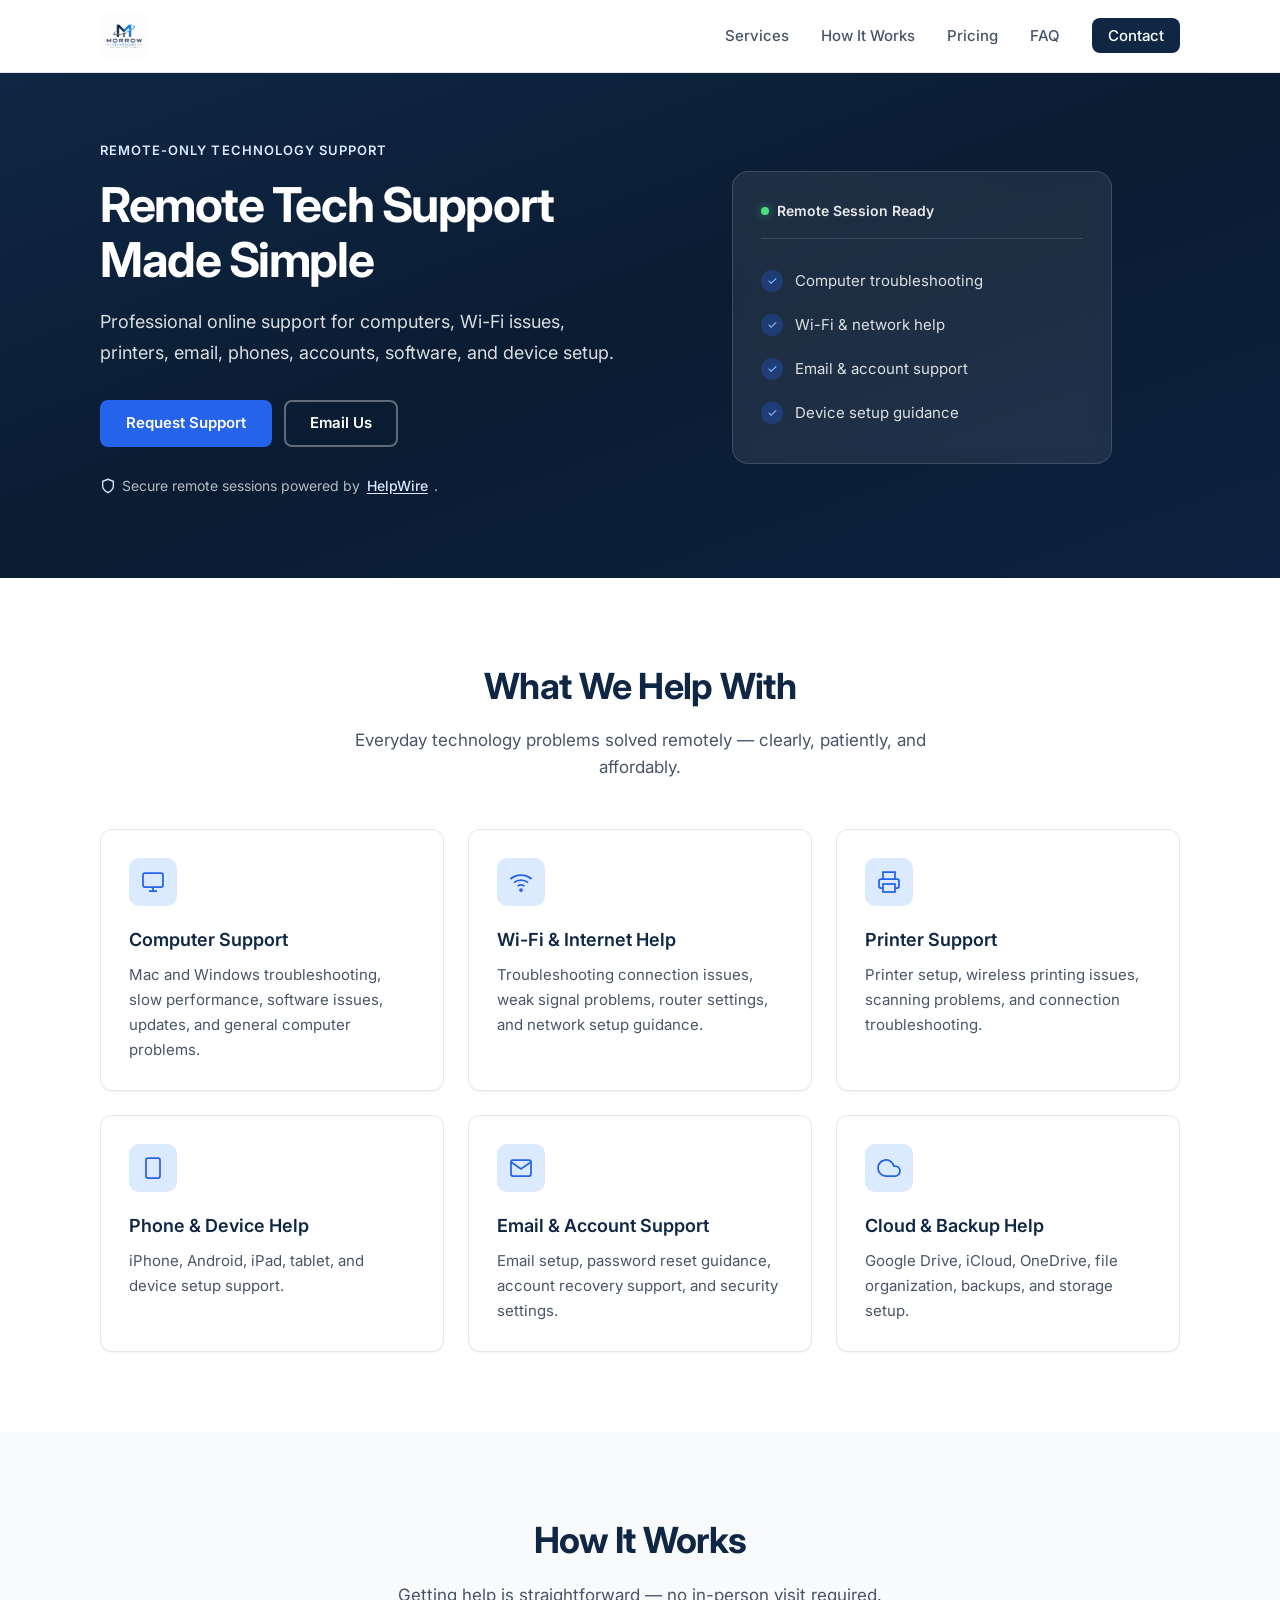
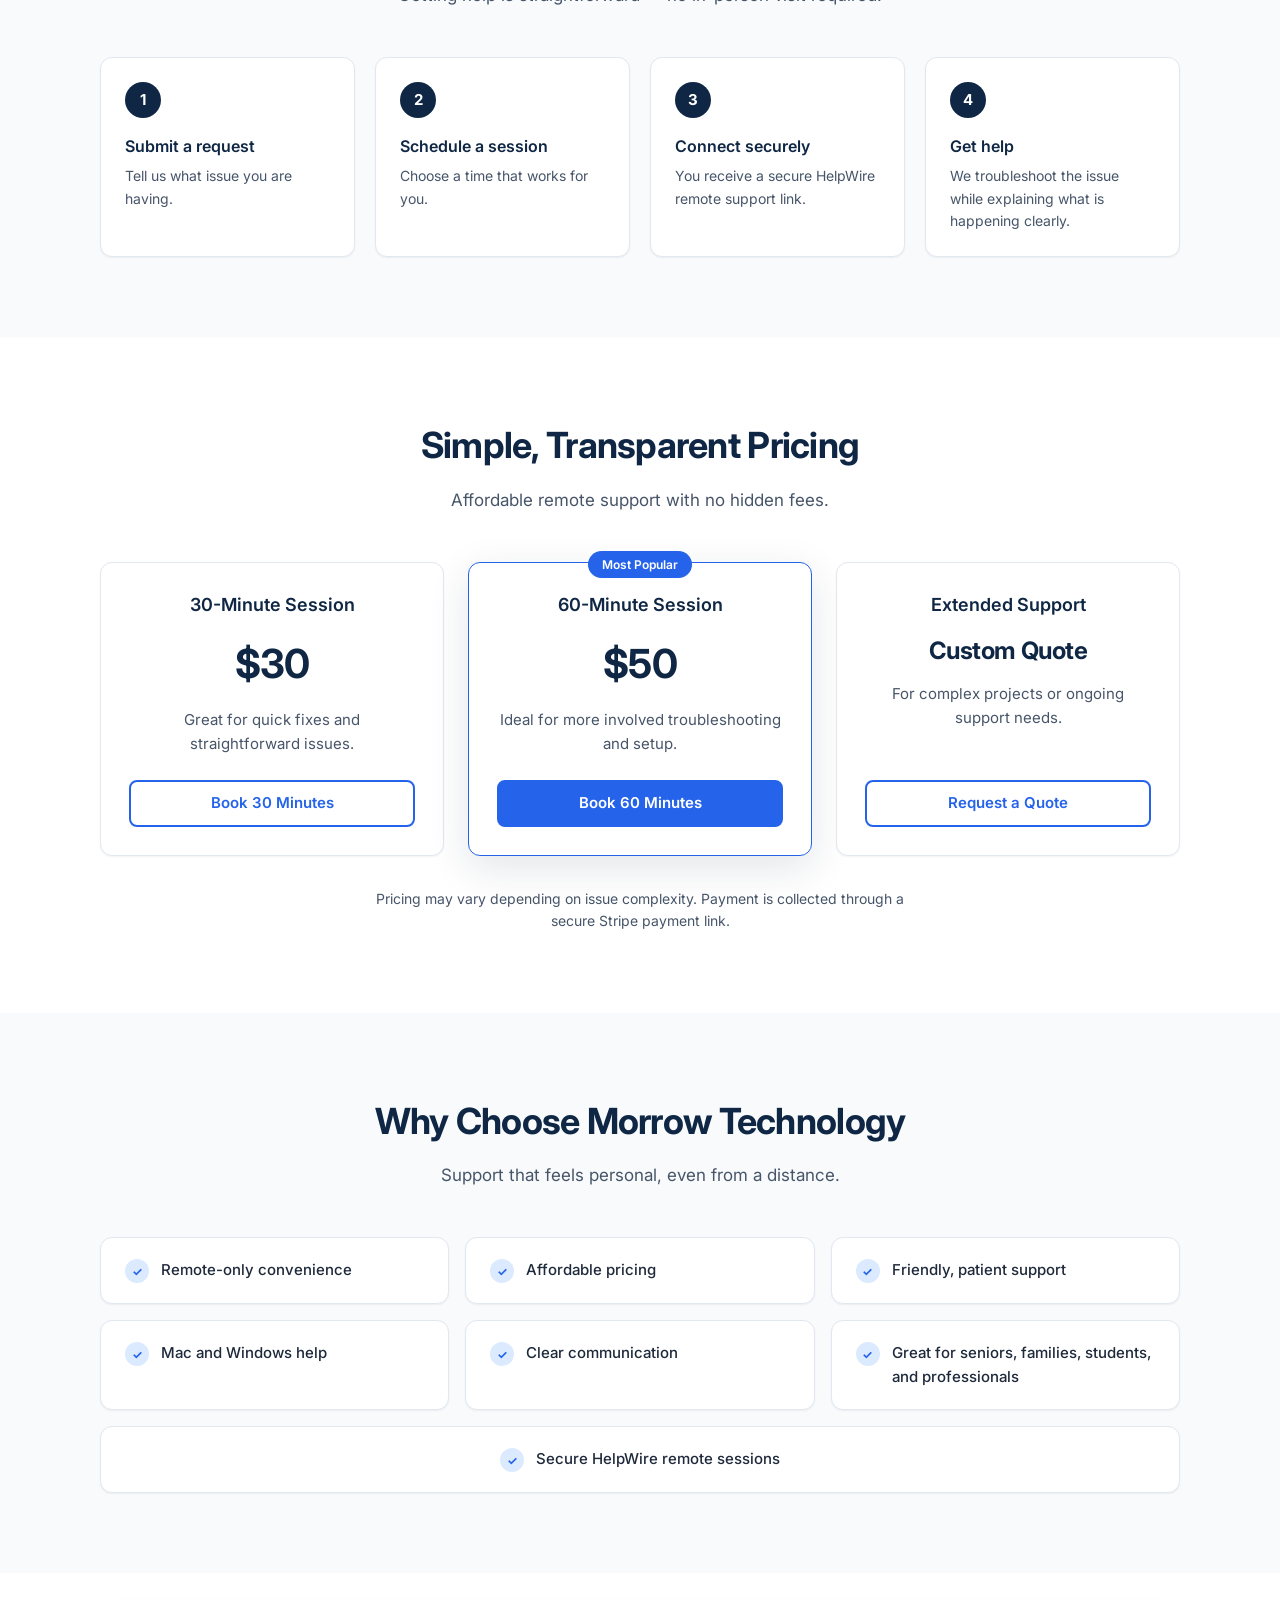
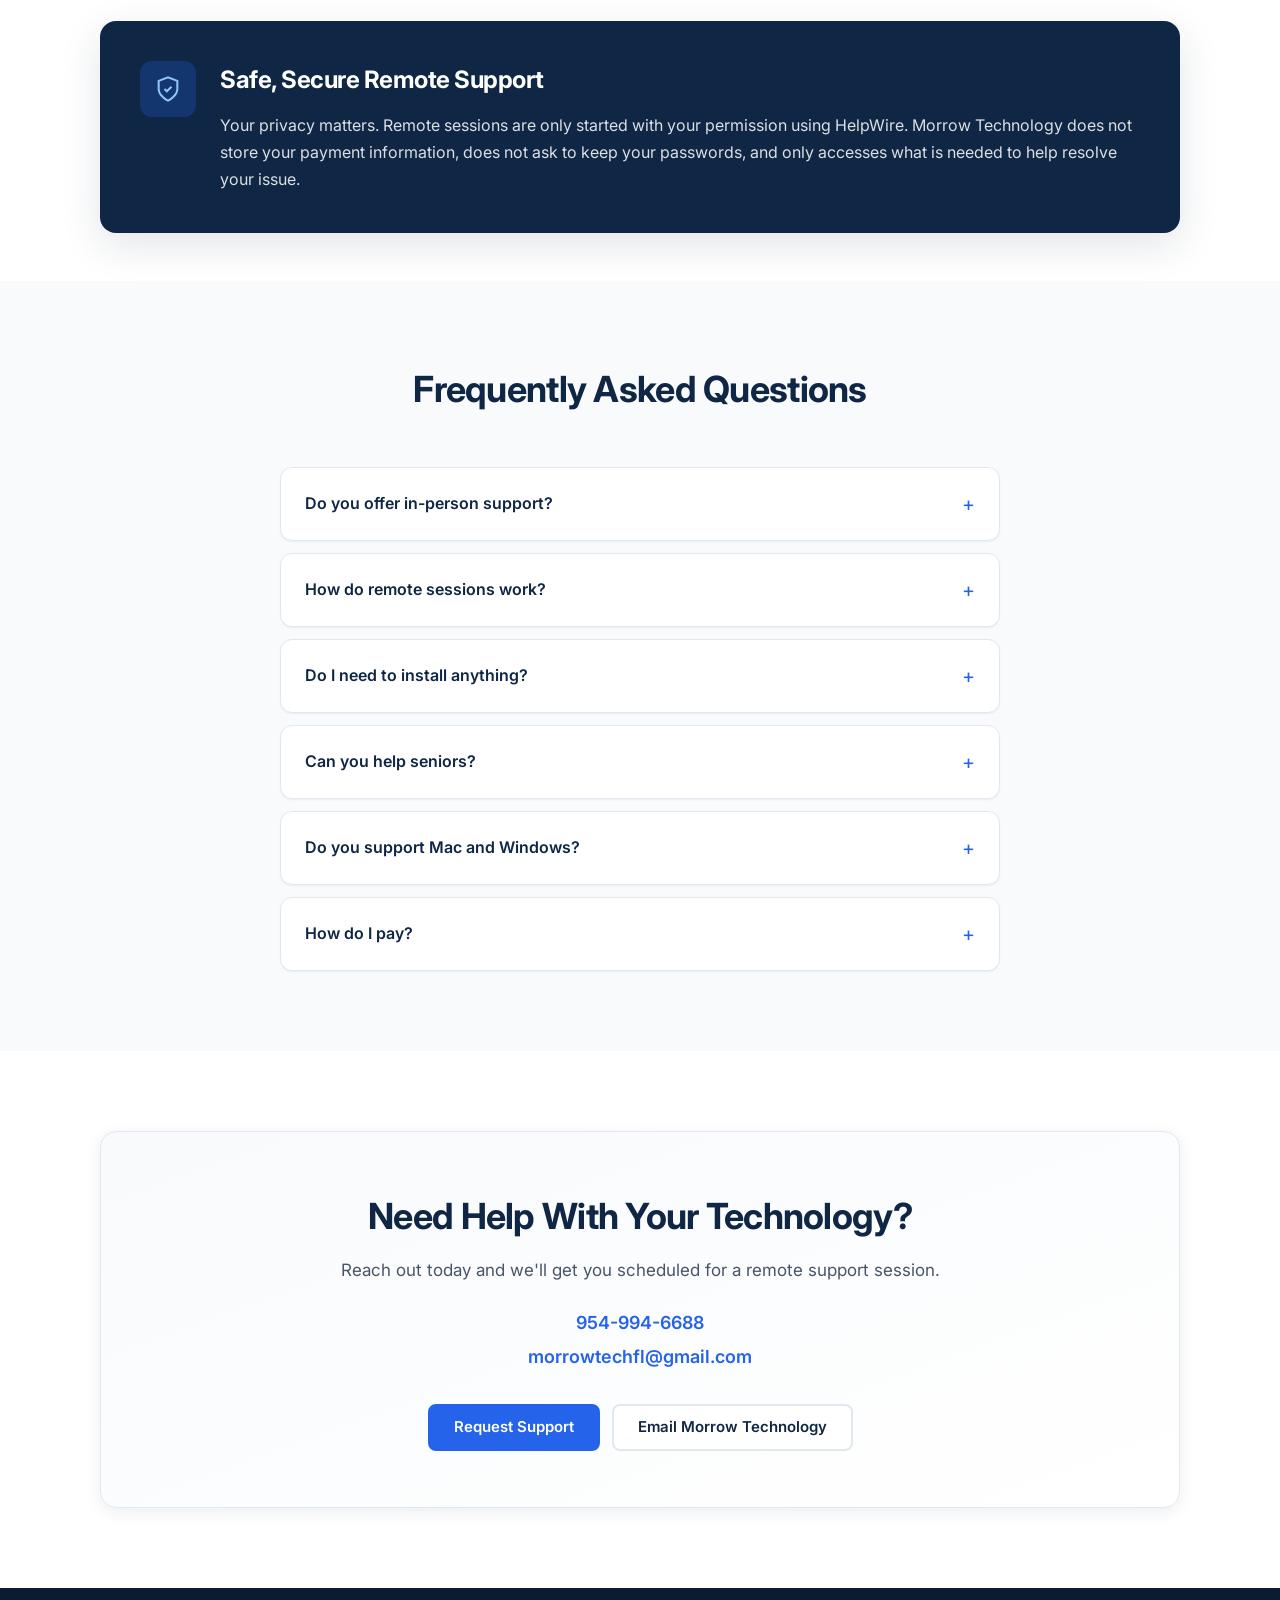
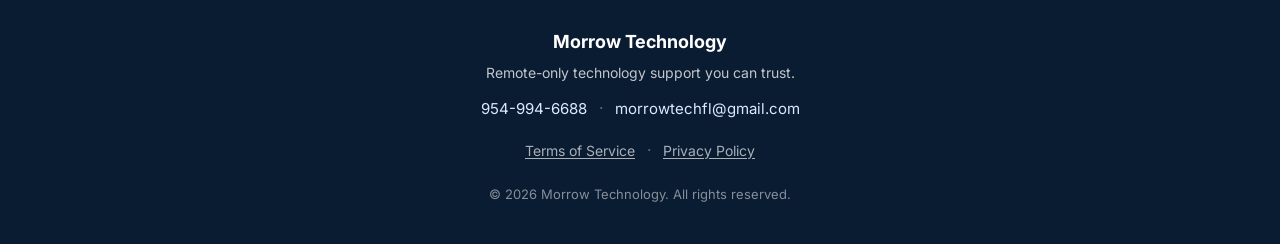
==== index.html @ 88b39b06 "Update header logo and open Calendly links in new tabs. Replace the nav logo with the white-backgrou" ====
<!DOCTYPE html>
<html lang="en">
<head>
  <meta charset="UTF-8">
  <meta name="viewport" content="width=device-width, initial-scale=1.0">
  <meta name="description" content="Morrow Technology provides remote-only technology support for individuals, families, professionals, students, and seniors. Get help with computers, Wi-Fi, printers, email, and more.">
  <title>Morrow Technology | Remote Tech Support</title>
  <link rel="icon" type="image/png" href="assets/favicon.png">
  <link rel="apple-touch-icon" href="assets/favicon.png">
  <link rel="preconnect" href="https://fonts.googleapis.com">
  <link rel="preconnect" href="https://fonts.gstatic.com" crossorigin>
  <link href="https://fonts.googleapis.com/css2?family=Inter:wght@400;500;600;700&display=swap" rel="stylesheet">
  <link rel="stylesheet" href="styles.css">
</head>
<body>

  <!-- ========== NAVIGATION ========== -->
  <header class="site-header" id="top">
    <nav class="nav container" aria-label="Main navigation">
      <a href="#top" class="logo">
        <img src="assets/logo.png" alt="Morrow Technology" class="logo-img">
      </a>

      <button class="nav-toggle" aria-label="Open menu" aria-expanded="false" aria-controls="nav-menu">
        <span class="nav-toggle-bar"></span>
        <span class="nav-toggle-bar"></span>
        <span class="nav-toggle-bar"></span>
      </button>

      <ul class="nav-menu" id="nav-menu">
        <li><a href="#services">Services</a></li>
        <li><a href="#how-it-works">How It Works</a></li>
        <li><a href="#pricing">Pricing</a></li>
        <li><a href="#faq">FAQ</a></li>
        <li><a href="#contact" class="nav-cta">Contact</a></li>
      </ul>
    </nav>
  </header>

  <main>

    <!-- ========== HERO ========== -->
    <section class="hero" aria-labelledby="hero-heading">
      <div class="container hero-inner">
        <div class="hero-content">
          <p class="eyebrow">Remote-Only Technology Support</p>
          <h1 id="hero-heading">Remote Tech Support Made Simple</h1>
          <p class="hero-subheadline">
            Professional online support for computers, Wi-Fi issues, printers, email, phones, accounts, software, and device setup.
          </p>
          <div class="hero-actions">
            <a href="https://calendly.com/morrowtechnology" class="btn btn-primary" id="hero-request-support" target="_blank" rel="noopener noreferrer">Request Support</a>
            <!-- TODO: Replace mailto with your business email -->
            <a href="mailto:morrowtechfl@gmail.com" class="btn btn-secondary" id="hero-email">Email Us</a>
          </div>
          <p class="trust-line">
            <svg class="trust-icon" viewBox="0 0 24 24" fill="none" stroke="currentColor" stroke-width="2" aria-hidden="true">
              <path d="M12 22s8-4 8-10V5l-8-3-8 3v7c0 6 8 10 8 10z"/>
            </svg>
            Secure remote sessions powered by
            <a href="https://www.helpwire.app/" class="inline-link" id="helpwire-link">HelpWire</a>.
          </p>
        </div>
        <div class="hero-visual" aria-hidden="true">
          <div class="hero-card">
            <div class="hero-card-header">
              <span class="status-dot"></span>
              <span>Remote Session Ready</span>
            </div>
            <ul class="hero-card-list">
              <li><span class="check">✓</span> Computer troubleshooting</li>
              <li><span class="check">✓</span> Wi-Fi &amp; network help</li>
              <li><span class="check">✓</span> Email &amp; account support</li>
              <li><span class="check">✓</span> Device setup guidance</li>
            </ul>
          </div>
        </div>
      </div>
    </section>

    <!-- ========== SERVICES ========== -->
    <section class="section" id="services" aria-labelledby="services-heading">
      <div class="container">
        <header class="section-header">
          <h2 id="services-heading">What We Help With</h2>
          <p>Everyday technology problems solved remotely — clearly, patiently, and affordably.</p>
        </header>

        <div class="card-grid services-grid">
          <article class="card service-card">
            <div class="card-icon" aria-hidden="true">
              <svg viewBox="0 0 24 24" fill="none" stroke="currentColor" stroke-width="1.75">
                <rect x="2" y="3" width="20" height="14" rx="2"/>
                <path d="M8 21h8M12 17v4"/>
              </svg>
            </div>
            <h3>Computer Support</h3>
            <p>Mac and Windows troubleshooting, slow performance, software issues, updates, and general computer problems.</p>
          </article>

          <article class="card service-card">
            <div class="card-icon" aria-hidden="true">
              <svg viewBox="0 0 24 24" fill="none" stroke="currentColor" stroke-width="1.75">
                <path d="M5 12.55a11 11 0 0 1 14.08 0"/>
                <path d="M1.42 9a16 16 0 0 1 21.16 0"/>
                <path d="M8.53 16.11a6 6 0 0 1 6.95 0"/>
                <circle cx="12" cy="20" r="1"/>
              </svg>
            </div>
            <h3>Wi-Fi &amp; Internet Help</h3>
            <p>Troubleshooting connection issues, weak signal problems, router settings, and network setup guidance.</p>
          </article>

          <article class="card service-card">
            <div class="card-icon" aria-hidden="true">
              <svg viewBox="0 0 24 24" fill="none" stroke="currentColor" stroke-width="1.75">
                <polyline points="6 9 6 2 18 2 18 9"/>
                <path d="M6 18H4a2 2 0 0 1-2-2v-5a2 2 0 0 1 2-2h16a2 2 0 0 1 2 2v5a2 2 0 0 1-2 2h-2"/>
                <rect x="6" y="14" width="12" height="8"/>
              </svg>
            </div>
            <h3>Printer Support</h3>
            <p>Printer setup, wireless printing issues, scanning problems, and connection troubleshooting.</p>
          </article>

          <article class="card service-card">
            <div class="card-icon" aria-hidden="true">
              <svg viewBox="0 0 24 24" fill="none" stroke="currentColor" stroke-width="1.75">
                <rect x="5" y="2" width="14" height="20" rx="2"/>
                <path d="M12 18h.01"/>
              </svg>
            </div>
            <h3>Phone &amp; Device Help</h3>
            <p>iPhone, Android, iPad, tablet, and device setup support.</p>
          </article>

          <article class="card service-card">
            <div class="card-icon" aria-hidden="true">
              <svg viewBox="0 0 24 24" fill="none" stroke="currentColor" stroke-width="1.75">
                <path d="M4 4h16c1.1 0 2 .9 2 2v12c0 1.1-.9 2-2 2H4c-1.1 0-2-.9-2-2V6c0-1.1.9-2 2-2z"/>
                <polyline points="22,6 12,13 2,6"/>
              </svg>
            </div>
            <h3>Email &amp; Account Support</h3>
            <p>Email setup, password reset guidance, account recovery support, and security settings.</p>
          </article>

          <article class="card service-card">
            <div class="card-icon" aria-hidden="true">
              <svg viewBox="0 0 24 24" fill="none" stroke="currentColor" stroke-width="1.75">
                <path d="M18 10h-1.26A8 8 0 1 0 9 20h9a5 5 0 0 0 0-10z"/>
              </svg>
            </div>
            <h3>Cloud &amp; Backup Help</h3>
            <p>Google Drive, iCloud, OneDrive, file organization, backups, and storage setup.</p>
          </article>
        </div>
      </div>
    </section>

    <!-- ========== HOW IT WORKS ========== -->
    <section class="section section-alt" id="how-it-works" aria-labelledby="how-heading">
      <div class="container">
        <header class="section-header">
          <h2 id="how-heading">How It Works</h2>
          <p>Getting help is straightforward — no in-person visit required.</p>
        </header>

        <ol class="steps">
          <li class="step-card">
            <span class="step-number">1</span>
            <div>
              <h3>Submit a request</h3>
              <p>Tell us what issue you are having.</p>
            </div>
          </li>
          <li class="step-card">
            <span class="step-number">2</span>
            <div>
              <h3>Schedule a session</h3>
              <p>Choose a time that works for you.</p>
            </div>
          </li>
          <li class="step-card">
            <span class="step-number">3</span>
            <div>
              <h3>Connect securely</h3>
              <p>You receive a secure HelpWire remote support link.</p>
            </div>
          </li>
          <li class="step-card">
            <span class="step-number">4</span>
            <div>
              <h3>Get help</h3>
              <p>We troubleshoot the issue while explaining what is happening clearly.</p>
            </div>
          </li>
        </ol>
      </div>
    </section>

    <!-- ========== PRICING ========== -->
    <section class="section" id="pricing" aria-labelledby="pricing-heading">
      <div class="container">
        <header class="section-header">
          <h2 id="pricing-heading">Simple, Transparent Pricing</h2>
          <p>Affordable remote support with no hidden fees.</p>
        </header>

        <div class="card-grid pricing-grid">
          <article class="card pricing-card">
            <h3>30-Minute Session</h3>
            <p class="price"><span class="price-amount">$30</span></p>
            <p class="pricing-desc">Great for quick fixes and straightforward issues.</p>
            <a href="https://calendly.com/morrowtechnology" class="btn btn-outline btn-block pricing-book-btn" target="_blank" rel="noopener noreferrer">Book 30 Minutes</a>
          </article>

          <article class="card pricing-card pricing-card-featured">
            <span class="pricing-badge">Most Popular</span>
            <h3>60-Minute Session</h3>
            <p class="price"><span class="price-amount">$50</span></p>
            <p class="pricing-desc">Ideal for more involved troubleshooting and setup.</p>
            <a href="https://calendly.com/morrowtechnology" class="btn btn-primary btn-block pricing-book-btn" target="_blank" rel="noopener noreferrer">Book 60 Minutes</a>
          </article>

          <article class="card pricing-card">
            <h3>Extended Support</h3>
            <p class="price"><span class="price-amount price-custom">Custom Quote</span></p>
            <p class="pricing-desc">For complex projects or ongoing support needs.</p>
            <a href="mailto:morrowtechfl@gmail.com" class="btn btn-outline btn-block" id="pricing-quote-btn">Request a Quote</a>
          </article>
        </div>

        <p class="disclaimer">
          Pricing may vary depending on issue complexity. Payment is collected through a secure Stripe payment link.
        </p>
      </div>
    </section>

    <!-- ========== WHY CHOOSE US ========== -->
    <section class="section section-alt" id="why-us" aria-labelledby="why-heading">
      <div class="container">
        <header class="section-header">
          <h2 id="why-heading">Why Choose Morrow Technology</h2>
          <p>Support that feels personal, even from a distance.</p>
        </header>

        <ul class="benefits-grid">
          <li class="benefit-card">
            <span class="benefit-icon" aria-hidden="true">✓</span>
            <span>Remote-only convenience</span>
          </li>
          <li class="benefit-card">
            <span class="benefit-icon" aria-hidden="true">✓</span>
            <span>Affordable pricing</span>
          </li>
          <li class="benefit-card">
            <span class="benefit-icon" aria-hidden="true">✓</span>
            <span>Friendly, patient support</span>
          </li>
          <li class="benefit-card">
            <span class="benefit-icon" aria-hidden="true">✓</span>
            <span>Mac and Windows help</span>
          </li>
          <li class="benefit-card">
            <span class="benefit-icon" aria-hidden="true">✓</span>
            <span>Clear communication</span>
          </li>
          <li class="benefit-card">
            <span class="benefit-icon" aria-hidden="true">✓</span>
            <span>Great for seniors, families, students, and professionals</span>
          </li>
          <li class="benefit-card benefit-card-wide">
            <span class="benefit-icon" aria-hidden="true">✓</span>
            <span>Secure HelpWire remote sessions</span>
          </li>
        </ul>
      </div>
    </section>

    <!-- ========== SECURITY & PRIVACY ========== -->
    <section class="section security-section" id="security" aria-labelledby="security-heading">
      <div class="container">
        <div class="security-card">
          <div class="security-icon" aria-hidden="true">
            <svg viewBox="0 0 24 24" fill="none" stroke="currentColor" stroke-width="1.75">
              <path d="M12 22s8-4 8-10V5l-8-3-8 3v7c0 6 8 10 8 10z"/>
              <path d="M9 12l2 2 4-4"/>
            </svg>
          </div>
          <div>
            <h2 id="security-heading">Safe, Secure Remote Support</h2>
            <p>
              Your privacy matters. Remote sessions are only started with your permission using HelpWire.
              Morrow Technology does not store your payment information, does not ask to keep your passwords,
              and only accesses what is needed to help resolve your issue.
            </p>
          </div>
        </div>
      </div>
    </section>

    <!-- ========== FAQ ========== -->
    <section class="section section-alt" id="faq" aria-labelledby="faq-heading">
      <div class="container">
        <header class="section-header">
          <h2 id="faq-heading">Frequently Asked Questions</h2>
        </header>

        <div class="faq-list">
          <details class="faq-item">
            <summary>Do you offer in-person support?</summary>
            <p>No. Morrow Technology is currently remote-only.</p>
          </details>

          <details class="faq-item">
            <summary>How do remote sessions work?</summary>
            <p>You will receive a secure HelpWire link. You approve the connection before support begins.</p>
          </details>

          <details class="faq-item">
            <summary>Do I need to install anything?</summary>
            <p>In most cases, you may need to follow a simple HelpWire connection process. We will guide you through it.</p>
          </details>

          <details class="faq-item">
            <summary>Can you help seniors?</summary>
            <p>Yes. We provide patient, step-by-step support for seniors and anyone who wants technology explained clearly.</p>
          </details>

          <details class="faq-item">
            <summary>Do you support Mac and Windows?</summary>
            <p>Yes. We support both Mac and Windows users.</p>
          </details>

          <details class="faq-item">
            <summary>How do I pay?</summary>
            <p>Payment is accepted through a secure Stripe payment link.</p>
          </details>
        </div>
      </div>
    </section>

    <!-- ========== CONTACT ========== -->
    <section class="section contact-section" id="contact" aria-labelledby="contact-heading">
      <div class="container">
        <div class="contact-card">
          <h2 id="contact-heading">Need Help With Your Technology?</h2>
          <p class="contact-subtext">Reach out today and we'll get you scheduled for a remote support session.</p>

          <div class="contact-info">
            <!-- TODO: Update phone and email here -->
            <p class="contact-phone">
              <a href="tel:+19549946688" id="contact-phone">954-994-6688</a>
            </p>
            <p class="contact-email">
              <a href="mailto:morrowtechfl@gmail.com">morrowtechfl@gmail.com</a>
            </p>
          </div>

          <div class="contact-actions">
            <a href="https://calendly.com/morrowtechnology" class="btn btn-primary" id="contact-request-support" target="_blank" rel="noopener noreferrer">Request Support</a>
            <!-- TODO: Update mailto email -->
            <a href="mailto:morrowtechfl@gmail.com" class="btn btn-secondary" id="contact-email-btn">Email Morrow Technology</a>
          </div>
        </div>
      </div>
    </section>

  </main>

  <!-- ========== FOOTER ========== -->
  <footer class="site-footer">
    <div class="container footer-inner">
      <p class="footer-brand">Morrow Technology</p>
      <p class="footer-tagline">Remote-only technology support you can trust.</p>
      <p class="footer-contact">
        <!-- TODO: Update phone and email -->
        <a href="tel:+19549946688" id="footer-phone">954-994-6688</a>
        <span class="footer-separator" aria-hidden="true">·</span>
        <a href="mailto:morrowtechfl@gmail.com">morrowtechfl@gmail.com</a>
      </p>
      <p class="footer-legal">
        <a href="terms.html">Terms of Service</a>
        <span class="footer-separator" aria-hidden="true">·</span>
        <a href="privacy.html">Privacy Policy</a>
      </p>
      <p class="footer-copy">&copy; <span id="year"></span> Morrow Technology. All rights reserved.</p>
    </div>
  </footer>

  <script src="script.js?v=3"></script>
</body>
</html>
---- styles.css ----
/* ============================================
   Morrow Technology — Styles
   ============================================
   TODO: Update CSS custom properties below to
   match your final brand colors if needed.
   ============================================ */

:root {
  --navy: #0f2744;
  --navy-dark: #0a1c32;
  --royal: #2563eb;
  --royal-hover: #1d4ed8;
  --royal-light: #dbeafe;
  --white: #ffffff;
  --gray-50: #f8fafc;
  --gray-100: #f1f5f9;
  --gray-200: #e2e8f0;
  --gray-400: #94a3b8;
  --gray-600: #475569;
  --gray-800: #1e293b;
  --shadow-sm: 0 1px 2px rgba(15, 39, 68, 0.06);
  --shadow-md: 0 4px 16px rgba(15, 39, 68, 0.08);
  --shadow-lg: 0 12px 40px rgba(15, 39, 68, 0.12);
  --radius: 12px;
  --radius-lg: 16px;
  --transition: 0.2s ease;
  --font: 'Inter', system-ui, -apple-system, BlinkMacSystemFont, 'Segoe UI', sans-serif;
  --header-height: 72px;
}

*,
*::before,
*::after {
  box-sizing: border-box;
  margin: 0;
  padding: 0;
}

html {
  scroll-behavior: smooth;
  scroll-padding-top: var(--header-height);
}

body {
  font-family: var(--font);
  font-size: 1rem;
  line-height: 1.6;
  color: var(--gray-800);
  background: var(--white);
  -webkit-font-smoothing: antialiased;
}

img {
  max-width: 100%;
  display: block;
}

a {
  color: var(--royal);
  text-decoration: none;
  transition: color var(--transition);
}

a:hover {
  color: var(--royal-hover);
}

ul {
  list-style: none;
}

.container {
  width: 100%;
  max-width: 1120px;
  margin: 0 auto;
  padding: 0 1.25rem;
}

/* ========== Buttons ========== */

.btn {
  display: inline-flex;
  align-items: center;
  justify-content: center;
  gap: 0.5rem;
  padding: 0.75rem 1.5rem;
  font-family: var(--font);
  font-size: 0.9375rem;
  font-weight: 600;
  line-height: 1.25;
  border-radius: 8px;
  border: 2px solid transparent;
  cursor: pointer;
  transition: background var(--transition), color var(--transition), border-color var(--transition), transform var(--transition);
  text-align: center;
  white-space: nowrap;
}

.btn:hover {
  transform: translateY(-1px);
}

.btn-primary {
  background: var(--royal);
  color: var(--white);
  border-color: var(--royal);
}

.btn-primary:hover {
  background: var(--royal-hover);
  border-color: var(--royal-hover);
  color: var(--white);
}

.btn-secondary {
  background: var(--white);
  color: var(--navy);
  border-color: var(--gray-200);
}

.btn-secondary:hover {
  background: var(--gray-50);
  border-color: var(--gray-400);
  color: var(--navy);
}

.btn-outline {
  background: transparent;
  color: var(--royal);
  border-color: var(--royal);
}

.btn-outline:hover {
  background: var(--royal-light);
  color: var(--royal-hover);
}

.btn-block {
  width: 100%;
}

.inline-link {
  font-weight: 500;
  text-decoration: underline;
  text-underline-offset: 2px;
}

/* ========== Header / Nav ========== */

.site-header {
  position: sticky;
  top: 0;
  z-index: 100;
  background: rgba(255, 255, 255, 0.95);
  backdrop-filter: blur(10px);
  border-bottom: 1px solid var(--gray-200);
}

.nav {
  display: flex;
  align-items: center;
  justify-content: space-between;
  height: var(--header-height);
}

.logo {
  display: flex;
  align-items: center;
  gap: 0.5rem;
  color: var(--navy);
  font-weight: 700;
  font-size: 1.125rem;
  letter-spacing: -0.02em;
}

.logo:hover {
  color: var(--royal);
}

.logo-img {
  height: 48px;
  width: auto;
  display: block;
  background: var(--white);
  border-radius: 6px;
}

.nav-menu {
  display: flex;
  align-items: center;
  gap: 2rem;
}

.nav-menu a {
  color: var(--gray-600);
  font-size: 0.9375rem;
  font-weight: 500;
}

.nav-menu a:hover {
  color: var(--navy);
}

.nav-cta {
  padding: 0.5rem 1rem;
  background: var(--navy);
  color: var(--white) !important;
  border-radius: 8px;
}

.nav-cta:hover {
  background: var(--royal);
  color: var(--white) !important;
}

.nav-toggle {
  display: none;
  flex-direction: column;
  gap: 5px;
  background: none;
  border: none;
  cursor: pointer;
  padding: 0.5rem;
}

.nav-toggle-bar {
  display: block;
  width: 22px;
  height: 2px;
  background: var(--navy);
  border-radius: 2px;
  transition: transform var(--transition), opacity var(--transition);
}

/* ========== Hero ========== */

.hero {
  background: linear-gradient(160deg, var(--navy) 0%, var(--navy-dark) 50%, #0d2240 100%);
  color: var(--white);
  padding: 4rem 0 5rem;
  overflow: hidden;
}

.hero-inner {
  display: grid;
  grid-template-columns: 1fr 1fr;
  gap: 3rem;
  align-items: center;
}

.eyebrow {
  display: inline-block;
  font-size: 0.8125rem;
  font-weight: 600;
  text-transform: uppercase;
  letter-spacing: 0.08em;
  color: var(--royal-light);
  margin-bottom: 1rem;
}

.hero h1 {
  font-size: clamp(2rem, 5vw, 3rem);
  font-weight: 700;
  line-height: 1.15;
  letter-spacing: -0.03em;
  margin-bottom: 1.25rem;
}

.hero-subheadline {
  font-size: 1.125rem;
  line-height: 1.7;
  color: rgba(255, 255, 255, 0.85);
  margin-bottom: 2rem;
  max-width: 540px;
}

.hero-actions {
  display: flex;
  flex-wrap: wrap;
  gap: 0.75rem;
  margin-bottom: 1.75rem;
  position: relative;
  z-index: 2;
}

.hero .btn-secondary {
  background: transparent;
  color: var(--white);
  border-color: rgba(255, 255, 255, 0.35);
}

.hero .btn-secondary:hover {
  background: rgba(255, 255, 255, 0.1);
  border-color: rgba(255, 255, 255, 0.6);
  color: var(--white);
}

.trust-line {
  display: flex;
  align-items: center;
  gap: 0.4rem;
  font-size: 0.875rem;
  color: rgba(255, 255, 255, 0.7);
  position: relative;
  z-index: 2;
}

.trust-icon {
  width: 16px;
  height: 16px;
  flex-shrink: 0;
  color: var(--royal-light);
}

.hero .inline-link {
  color: var(--royal-light);
}

.hero .inline-link:hover {
  color: var(--white);
}

.hero-visual {
  display: flex;
  justify-content: center;
}

.hero-card {
  background: rgba(255, 255, 255, 0.08);
  border: 1px solid rgba(255, 255, 255, 0.15);
  border-radius: var(--radius-lg);
  padding: 1.75rem;
  width: 100%;
  max-width: 380px;
  backdrop-filter: blur(8px);
}

.hero-card-header {
  display: flex;
  align-items: center;
  gap: 0.5rem;
  font-size: 0.875rem;
  font-weight: 600;
  color: rgba(255, 255, 255, 0.9);
  margin-bottom: 1.25rem;
  padding-bottom: 1rem;
  border-bottom: 1px solid rgba(255, 255, 255, 0.12);
}

.status-dot {
  width: 8px;
  height: 8px;
  background: #4ade80;
  border-radius: 50%;
  box-shadow: 0 0 8px rgba(74, 222, 128, 0.5);
}

.hero-card-list li {
  display: flex;
  align-items: center;
  gap: 0.75rem;
  padding: 0.625rem 0;
  font-size: 0.9375rem;
  color: rgba(255, 255, 255, 0.85);
}

.hero-card-list .check {
  display: flex;
  align-items: center;
  justify-content: center;
  width: 22px;
  height: 22px;
  background: rgba(37, 99, 235, 0.3);
  color: #93c5fd;
  border-radius: 50%;
  font-size: 0.75rem;
  flex-shrink: 0;
}

/* ========== Sections ========== */

.section {
  padding: 5rem 0;
}

.section-alt {
  background: var(--gray-50);
}

.section-header {
  text-align: center;
  max-width: 600px;
  margin: 0 auto 3rem;
}

.section-header h2 {
  font-size: clamp(1.75rem, 4vw, 2.25rem);
  font-weight: 700;
  color: var(--navy);
  letter-spacing: -0.02em;
  margin-bottom: 0.75rem;
}

.section-header p {
  font-size: 1.0625rem;
  color: var(--gray-600);
}

/* ========== Cards ========== */

.card-grid {
  display: grid;
  gap: 1.5rem;
}

.services-grid {
  grid-template-columns: repeat(3, 1fr);
}

.card {
  background: var(--white);
  border: 1px solid var(--gray-200);
  border-radius: var(--radius);
  padding: 1.75rem;
  box-shadow: var(--shadow-sm);
  transition: box-shadow var(--transition), transform var(--transition);
}

.card:hover {
  box-shadow: var(--shadow-md);
  transform: translateY(-2px);
}

.card-icon {
  display: flex;
  align-items: center;
  justify-content: center;
  width: 48px;
  height: 48px;
  background: var(--royal-light);
  color: var(--royal);
  border-radius: 10px;
  margin-bottom: 1.25rem;
}

.card-icon svg {
  width: 24px;
  height: 24px;
}

.service-card h3 {
  font-size: 1.125rem;
  font-weight: 600;
  color: var(--navy);
  margin-bottom: 0.5rem;
}

.service-card p {
  font-size: 0.9375rem;
  color: var(--gray-600);
  line-height: 1.65;
}

/* ========== Steps ========== */

.steps {
  display: grid;
  grid-template-columns: repeat(4, 1fr);
  gap: 1.25rem;
  counter-reset: none;
}

.step-card {
  background: var(--white);
  border: 1px solid var(--gray-200);
  border-radius: var(--radius);
  padding: 1.5rem;
  display: flex;
  flex-direction: column;
  gap: 1rem;
  box-shadow: var(--shadow-sm);
}

.step-number {
  display: flex;
  align-items: center;
  justify-content: center;
  width: 36px;
  height: 36px;
  background: var(--navy);
  color: var(--white);
  font-size: 0.9375rem;
  font-weight: 700;
  border-radius: 50%;
  flex-shrink: 0;
}

.step-card h3 {
  font-size: 1rem;
  font-weight: 600;
  color: var(--navy);
  margin-bottom: 0.35rem;
}

.step-card p {
  font-size: 0.875rem;
  color: var(--gray-600);
  line-height: 1.6;
}

/* ========== Pricing ========== */

.pricing-grid {
  grid-template-columns: repeat(3, 1fr);
  align-items: stretch;
}

.pricing-card {
  display: flex;
  flex-direction: column;
  text-align: center;
  position: relative;
}

.pricing-card-featured {
  border-color: var(--royal);
  box-shadow: var(--shadow-lg);
}

.pricing-badge {
  position: absolute;
  top: -12px;
  left: 50%;
  transform: translateX(-50%);
  background: var(--royal);
  color: var(--white);
  font-size: 0.75rem;
  font-weight: 600;
  padding: 0.25rem 0.875rem;
  border-radius: 100px;
  white-space: nowrap;
}

.pricing-card h3 {
  font-size: 1.125rem;
  font-weight: 600;
  color: var(--navy);
  margin-bottom: 0.75rem;
}

.price {
  margin-bottom: 0.75rem;
}

.price-amount {
  font-size: 2.5rem;
  font-weight: 700;
  color: var(--navy);
  letter-spacing: -0.02em;
}

.price-custom {
  font-size: 1.5rem;
}

.pricing-desc {
  font-size: 0.9375rem;
  color: var(--gray-600);
  margin-bottom: 1.5rem;
  flex-grow: 1;
}

.pricing-card .btn {
  position: relative;
  z-index: 2;
}

.disclaimer {
  text-align: center;
  font-size: 0.875rem;
  color: var(--gray-600);
  margin-top: 2rem;
  max-width: 560px;
  margin-left: auto;
  margin-right: auto;
}

/* ========== Benefits ========== */

.benefits-grid {
  display: grid;
  grid-template-columns: repeat(3, 1fr);
  gap: 1rem;
}

.benefit-card {
  display: flex;
  align-items: flex-start;
  gap: 0.75rem;
  background: var(--white);
  border: 1px solid var(--gray-200);
  border-radius: var(--radius);
  padding: 1.25rem 1.5rem;
  font-size: 0.9375rem;
  font-weight: 500;
  color: var(--gray-800);
  box-shadow: var(--shadow-sm);
}

.benefit-card-wide {
  grid-column: 1 / -1;
  justify-content: center;
}

.benefit-icon {
  display: flex;
  align-items: center;
  justify-content: center;
  width: 24px;
  height: 24px;
  background: var(--royal-light);
  color: var(--royal);
  border-radius: 50%;
  font-size: 0.75rem;
  font-weight: 700;
  flex-shrink: 0;
  margin-top: 1px;
}

/* ========== Security ========== */

.security-section {
  padding: 3rem 0;
}

.security-card {
  display: flex;
  align-items: flex-start;
  gap: 1.5rem;
  background: var(--navy);
  color: var(--white);
  border-radius: var(--radius-lg);
  padding: 2.5rem;
  box-shadow: var(--shadow-lg);
}

.security-icon {
  flex-shrink: 0;
  width: 56px;
  height: 56px;
  display: flex;
  align-items: center;
  justify-content: center;
  background: rgba(37, 99, 235, 0.25);
  border-radius: 12px;
}

.security-icon svg {
  width: 28px;
  height: 28px;
  color: #93c5fd;
}

.security-card h2 {
  font-size: 1.5rem;
  font-weight: 700;
  margin-bottom: 0.75rem;
  letter-spacing: -0.02em;
}

.security-card p {
  font-size: 1rem;
  line-height: 1.7;
  color: rgba(255, 255, 255, 0.85);
}

/* ========== FAQ ========== */

.faq-list {
  max-width: 720px;
  margin: 0 auto;
  display: flex;
  flex-direction: column;
  gap: 0.75rem;
}

.faq-item {
  background: var(--white);
  border: 1px solid var(--gray-200);
  border-radius: var(--radius);
  overflow: hidden;
  box-shadow: var(--shadow-sm);
}

.faq-item summary {
  padding: 1.25rem 1.5rem;
  font-weight: 600;
  color: var(--navy);
  cursor: pointer;
  list-style: none;
  display: flex;
  align-items: center;
  justify-content: space-between;
  gap: 1rem;
  transition: background var(--transition);
}

.faq-item summary::-webkit-details-marker {
  display: none;
}

.faq-item summary::after {
  content: '+';
  font-size: 1.25rem;
  font-weight: 400;
  color: var(--royal);
  flex-shrink: 0;
  transition: transform var(--transition);
}

.faq-item[open] summary::after {
  transform: rotate(45deg);
}

.faq-item summary:hover {
  background: var(--gray-50);
}

.faq-item p {
  padding: 0 1.5rem 1.25rem;
  font-size: 0.9375rem;
  color: var(--gray-600);
  line-height: 1.65;
}

/* ========== Contact ========== */

.contact-section {
  padding-bottom: 5rem;
}

.contact-card {
  text-align: center;
  background: linear-gradient(160deg, var(--gray-50) 0%, var(--white) 100%);
  border: 1px solid var(--gray-200);
  border-radius: var(--radius-lg);
  padding: 3.5rem 2rem;
  box-shadow: var(--shadow-md);
}

.contact-card h2 {
  font-size: clamp(1.75rem, 4vw, 2.25rem);
  font-weight: 700;
  color: var(--navy);
  letter-spacing: -0.02em;
  margin-bottom: 0.75rem;
}

.contact-subtext {
  font-size: 1.0625rem;
  color: var(--gray-600);
  margin-bottom: 1.5rem;
}

.contact-info {
  margin-bottom: 2rem;
}

.contact-phone,
.contact-email {
  font-size: 1.125rem;
  font-weight: 600;
}

.contact-phone {
  margin-bottom: 0.35rem;
}

.contact-phone a,
.contact-email a {
  color: var(--royal);
}

.footer-separator {
  margin: 0 0.5rem;
  color: rgba(255, 255, 255, 0.35);
}

.contact-actions {
  display: flex;
  flex-wrap: wrap;
  gap: 0.75rem;
  justify-content: center;
}

/* ========== Footer ========== */

.site-footer {
  background: var(--navy-dark);
  color: rgba(255, 255, 255, 0.75);
  padding: 2.5rem 0;
  text-align: center;
}

.footer-brand {
  font-size: 1.125rem;
  font-weight: 700;
  color: var(--white);
  margin-bottom: 0.35rem;
}

.footer-tagline {
  font-size: 0.875rem;
  margin-bottom: 0.75rem;
}

.footer-contact a {
  color: var(--royal-light);
  font-size: 0.9375rem;
}

.footer-contact a:hover {
  color: var(--white);
}

.footer-copy {
  font-size: 0.8125rem;
  margin-top: 1.25rem;
  color: rgba(255, 255, 255, 0.5);
}

.footer-legal {
  margin-top: 1rem;
}

.footer-legal a {
  color: rgba(255, 255, 255, 0.65);
  font-size: 0.875rem;
  text-decoration: underline;
  text-underline-offset: 2px;
}

.footer-legal a:hover {
  color: var(--white);
}

/* ========== Legal Pages ========== */

.legal-page {
  padding: 3rem 0 4rem;
  background: var(--gray-50);
}

.legal-back-link {
  padding: 0.5rem 1rem;
  font-size: 0.875rem;
}

.legal-content {
  max-width: 760px;
  margin: 0 auto;
  background: var(--white);
  border: 1px solid var(--gray-200);
  border-radius: var(--radius-lg);
  padding: 2.5rem 2rem;
  box-shadow: var(--shadow-sm);
}

.legal-header {
  margin-bottom: 2rem;
  padding-bottom: 1.5rem;
  border-bottom: 1px solid var(--gray-200);
}

.legal-header h1 {
  font-size: clamp(1.75rem, 4vw, 2.25rem);
  font-weight: 700;
  color: var(--navy);
  letter-spacing: -0.02em;
  margin-bottom: 0.75rem;
}

.legal-meta {
  font-size: 0.9375rem;
  color: var(--gray-600);
  line-height: 1.5;
}

.legal-intro {
  font-size: 1rem;
  line-height: 1.75;
  color: var(--gray-800);
  margin-bottom: 2rem;
}

.legal-section {
  margin-bottom: 1.75rem;
}

.legal-section h2 {
  font-size: 1.125rem;
  font-weight: 700;
  color: var(--navy);
  margin-bottom: 0.75rem;
}

.legal-section p {
  font-size: 0.9375rem;
  line-height: 1.75;
  color: var(--gray-600);
  margin-bottom: 0.75rem;
}

.legal-section p:last-child {
  margin-bottom: 0;
}

.legal-list {
  list-style: disc;
  padding-left: 1.5rem;
  margin: 0.5rem 0 0.75rem;
}

.legal-list li {
  font-size: 0.9375rem;
  line-height: 1.75;
  color: var(--gray-600);
  margin-bottom: 0.35rem;
}

.legal-closing {
  margin-top: 2rem;
  padding-top: 1.5rem;
  border-top: 1px solid var(--gray-200);
  font-size: 0.9375rem;
  font-weight: 500;
  color: var(--gray-800);
  line-height: 1.7;
}

@media (max-width: 768px) {
  .legal-content {
    padding: 2rem 1.25rem;
  }

  .legal-back-link {
    display: none;
  }
}

/* ========== Responsive ========== */

@media (max-width: 960px) {
  .hero-inner {
    grid-template-columns: 1fr;
    text-align: center;
  }

  .hero-subheadline {
    margin-left: auto;
    margin-right: auto;
  }

  .hero-actions {
    justify-content: center;
  }

  .trust-line {
    justify-content: center;
  }

  .hero-visual {
    order: -1;
  }

  .services-grid,
  .pricing-grid {
    grid-template-columns: repeat(2, 1fr);
  }

  .steps {
    grid-template-columns: repeat(2, 1fr);
  }

  .benefits-grid {
    grid-template-columns: repeat(2, 1fr);
  }
}

@media (max-width: 768px) {
  .nav-toggle {
    display: flex;
  }

  .nav-menu {
    position: fixed;
    top: var(--header-height);
    left: 0;
    right: 0;
    background: var(--white);
    flex-direction: column;
    align-items: stretch;
    gap: 0;
    padding: 1rem 0;
    border-bottom: 1px solid var(--gray-200);
    box-shadow: var(--shadow-md);
    transform: translateY(-120%);
    opacity: 0;
    visibility: hidden;
    transition: transform var(--transition), opacity var(--transition), visibility var(--transition);
  }

  .nav-menu.is-open {
    transform: translateY(0);
    opacity: 1;
    visibility: visible;
  }

  .nav-menu li a {
    display: block;
    padding: 0.875rem 1.25rem;
  }

  .nav-cta {
    margin: 0.5rem 1.25rem 0;
    text-align: center;
  }

  .nav-toggle[aria-expanded="true"] .nav-toggle-bar:nth-child(1) {
    transform: translateY(7px) rotate(45deg);
  }

  .nav-toggle[aria-expanded="true"] .nav-toggle-bar:nth-child(2) {
    opacity: 0;
  }

  .nav-toggle[aria-expanded="true"] .nav-toggle-bar:nth-child(3) {
    transform: translateY(-7px) rotate(-45deg);
  }

  .section {
    padding: 3.5rem 0;
  }

  .hero {
    padding: 3rem 0 4rem;
  }

  .services-grid,
  .pricing-grid,
  .steps,
  .benefits-grid {
    grid-template-columns: 1fr;
  }

  .benefit-card-wide {
    grid-column: auto;
  }

  .security-card {
    flex-direction: column;
    padding: 2rem 1.5rem;
  }

  .contact-card {
    padding: 2.5rem 1.5rem;
  }

  .btn {
    width: 100%;
  }

  .hero-actions .btn,
  .contact-actions .btn {
    width: auto;
    flex: 1 1 auto;
    min-width: 140px;
  }
}

@media (max-width: 400px) {
  .hero-actions,
  .contact-actions {
    flex-direction: column;
  }

  .hero-actions .btn,
  .contact-actions .btn {
    width: 100%;
  }
}
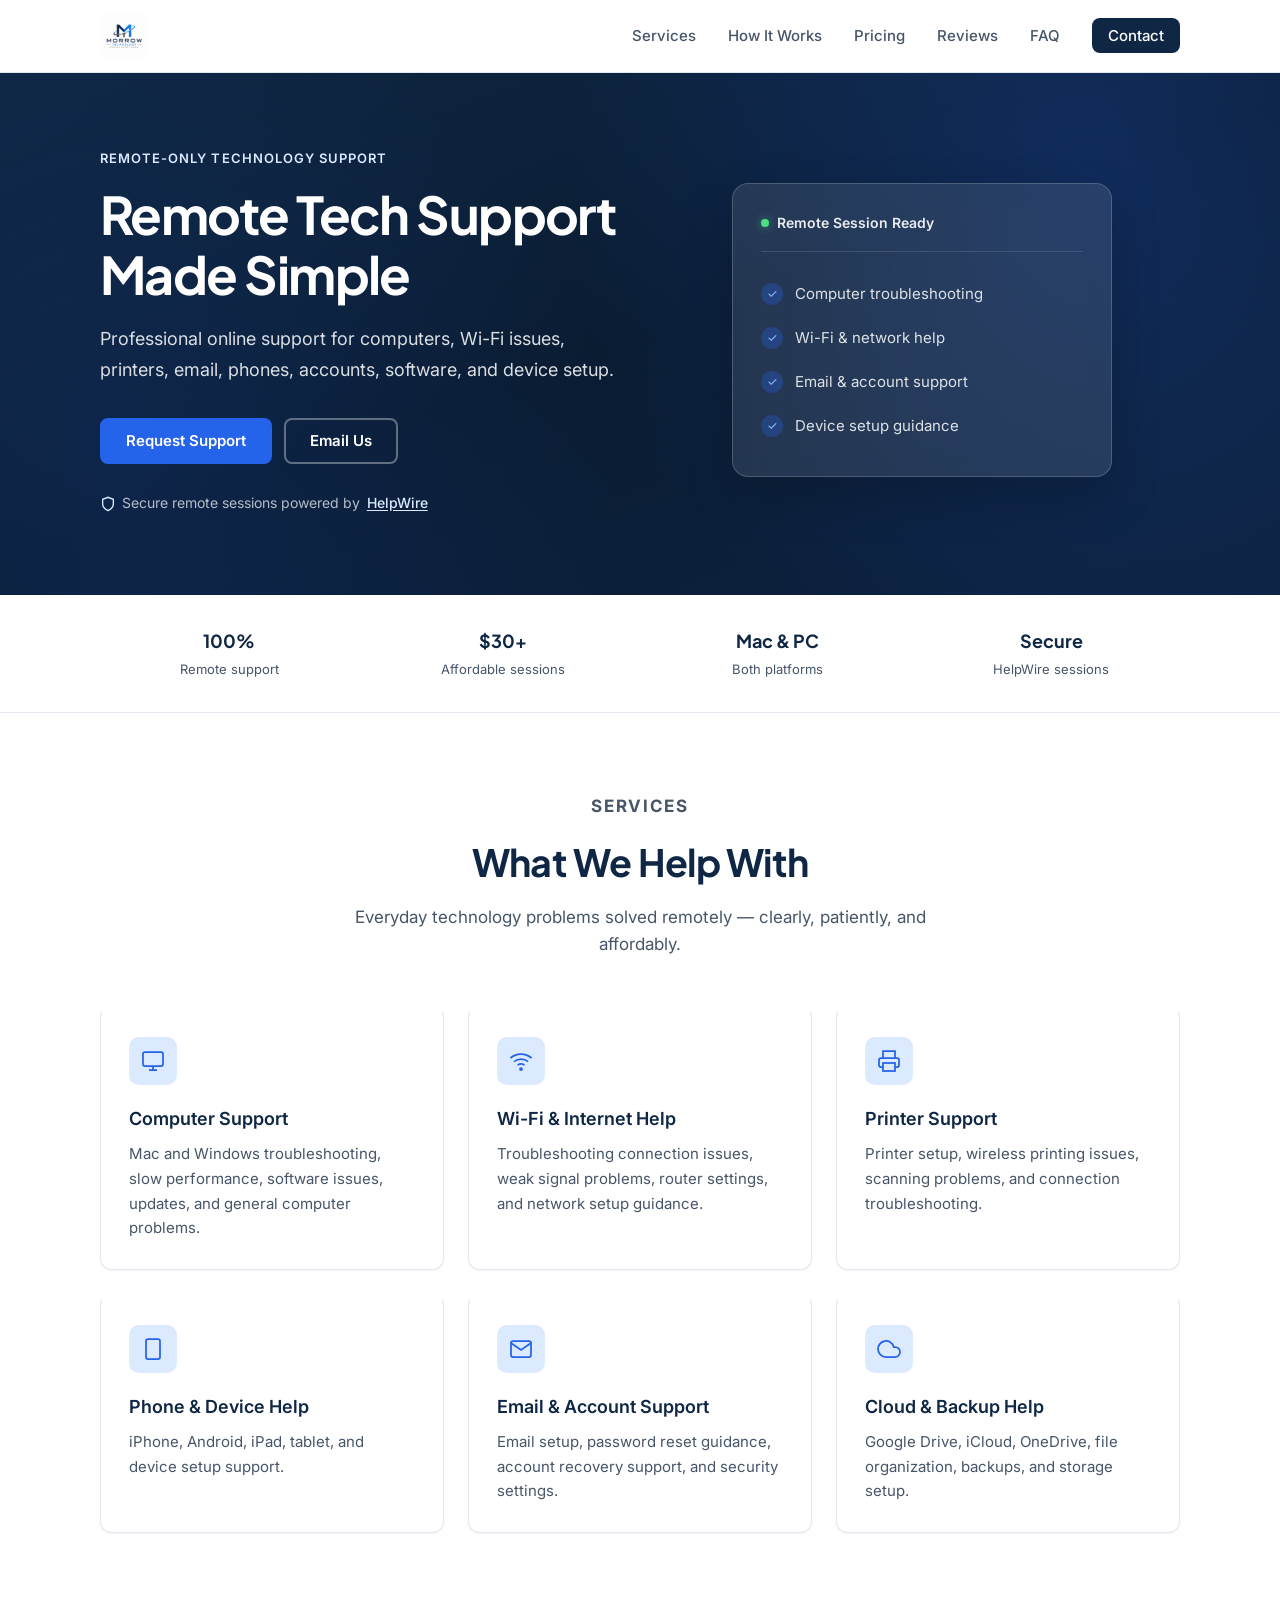
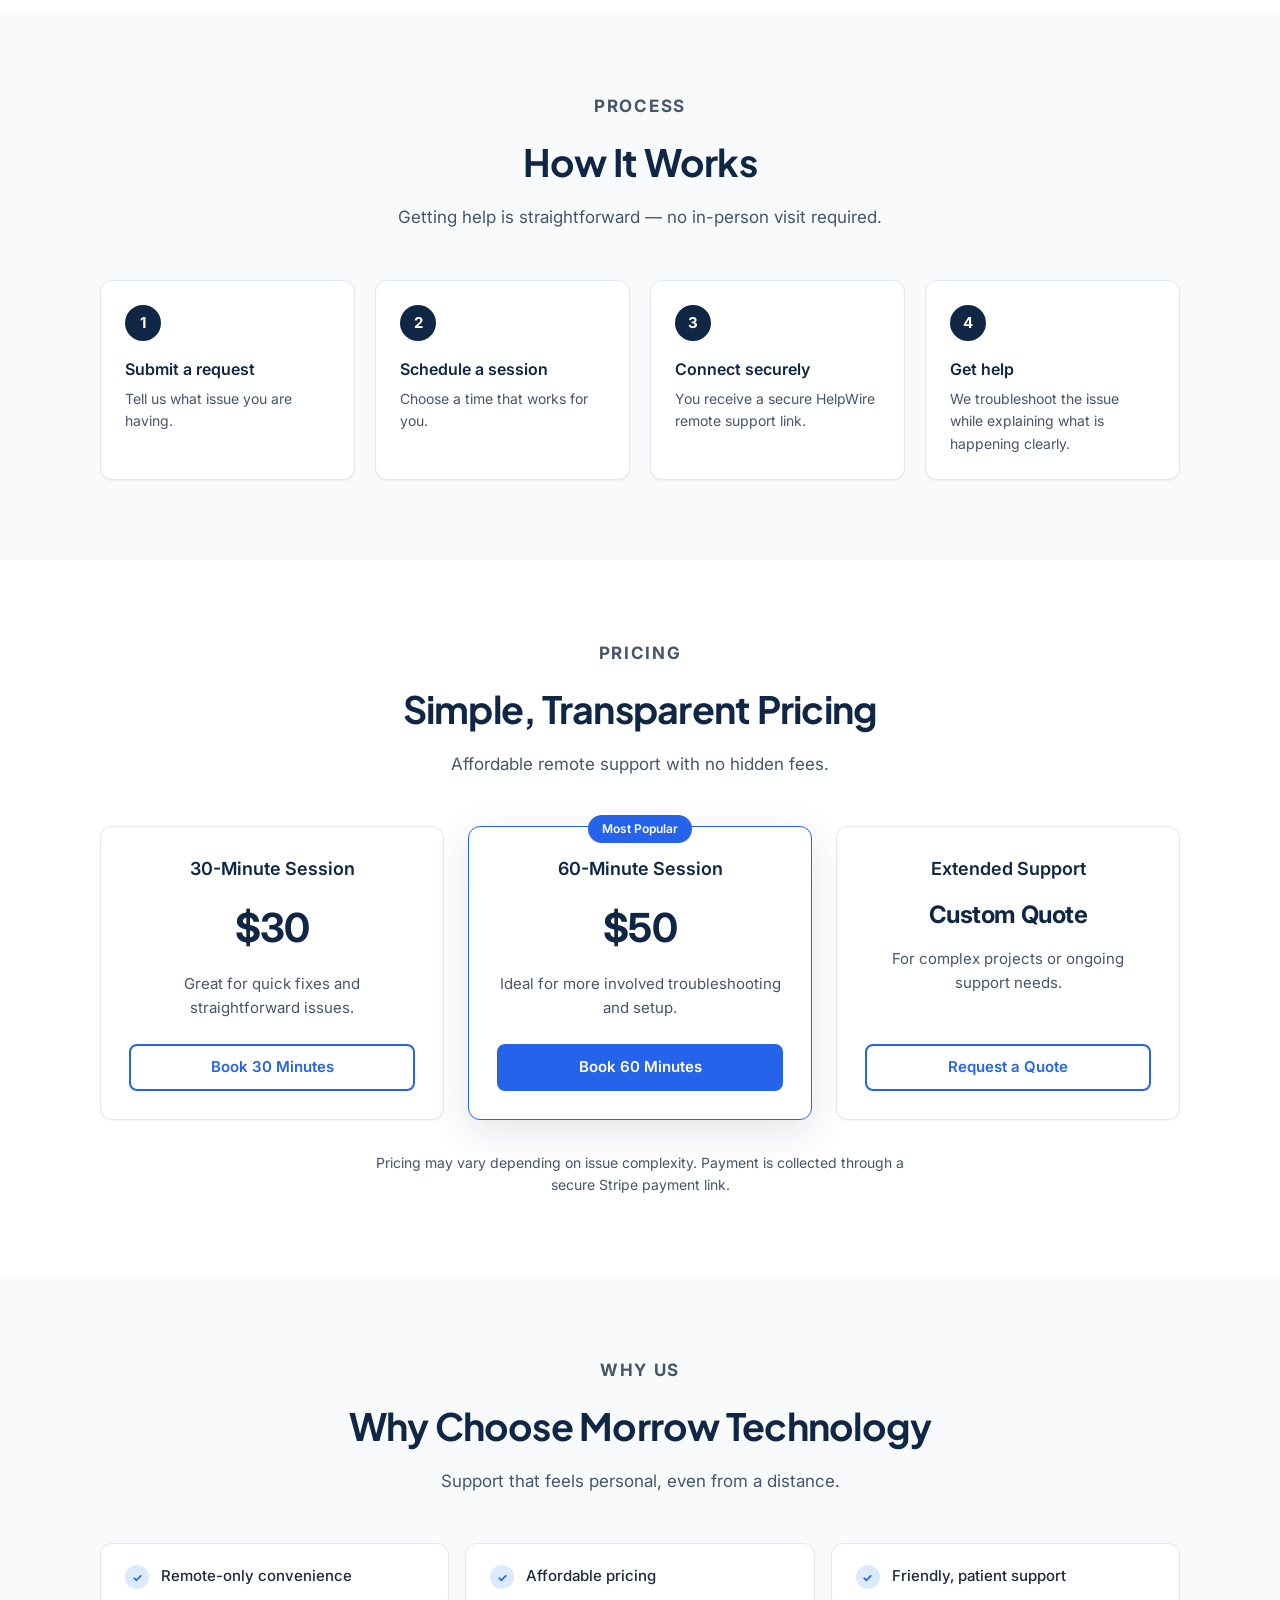
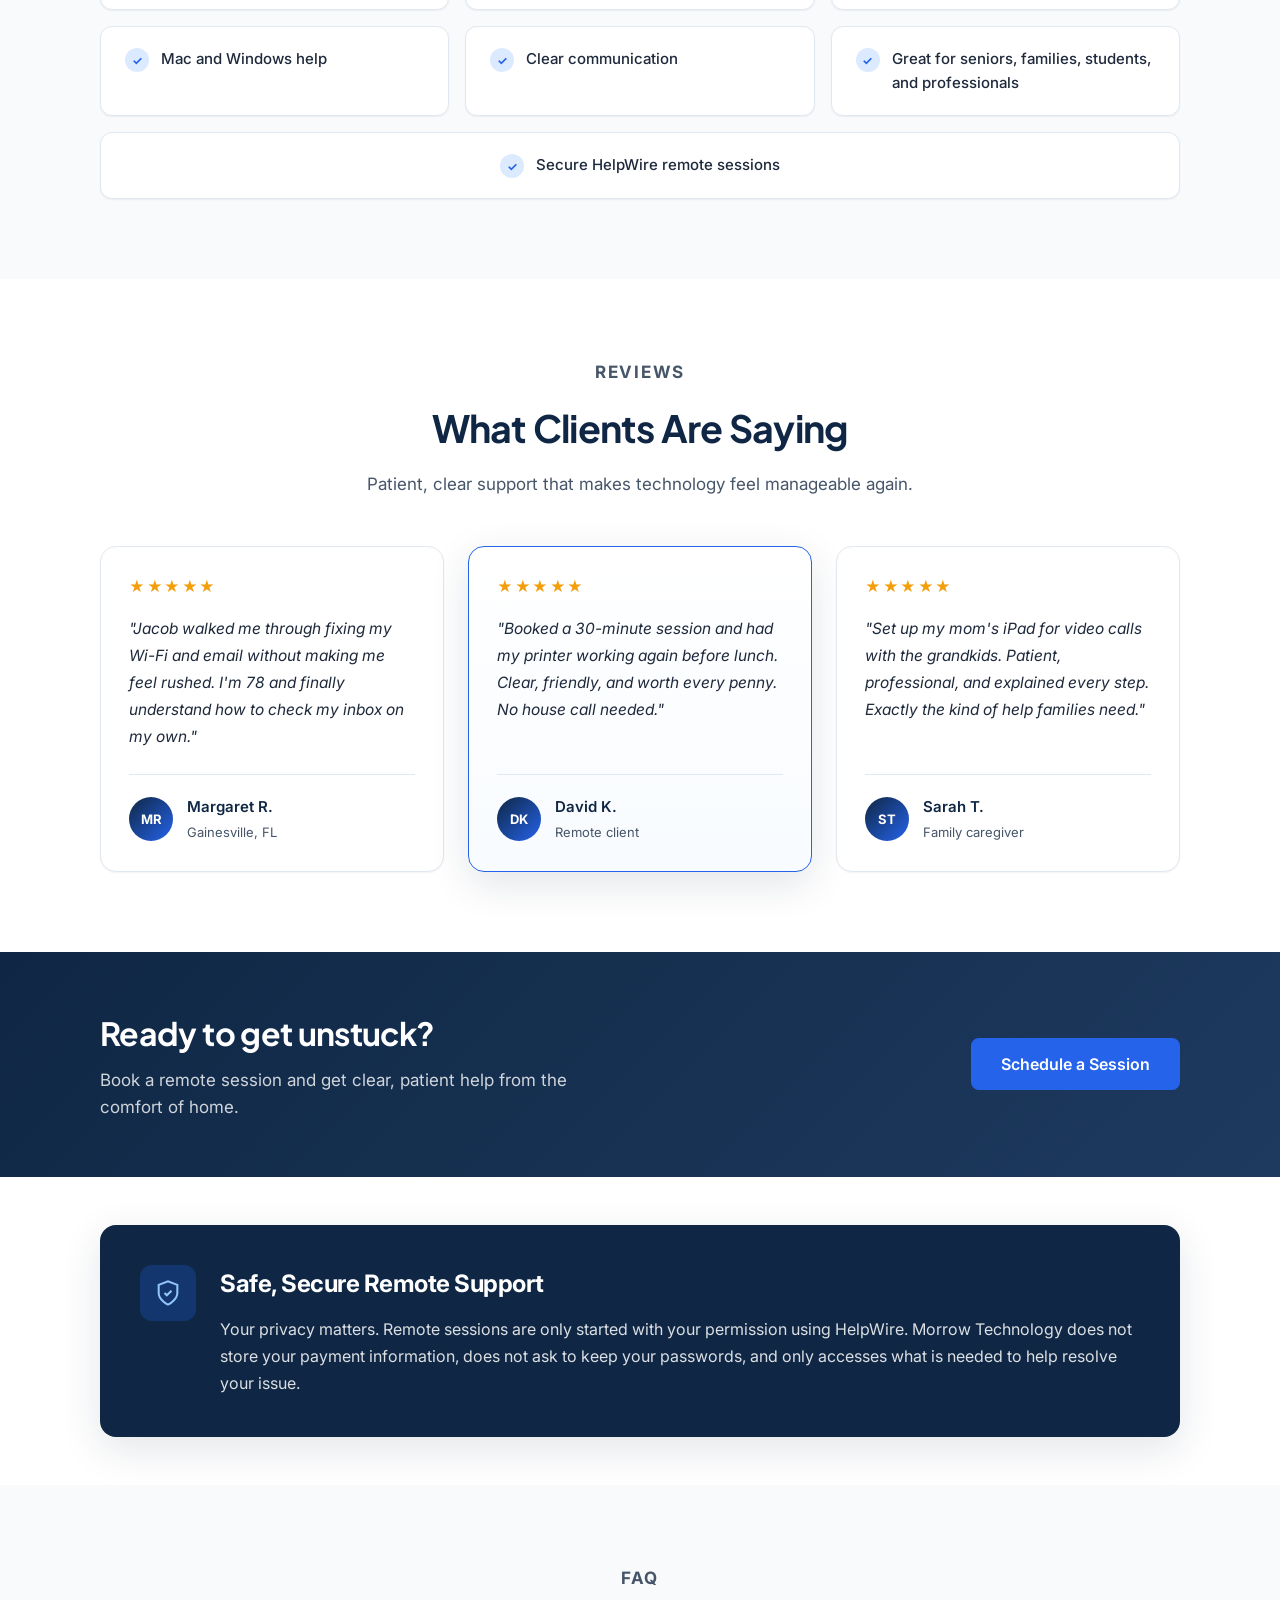
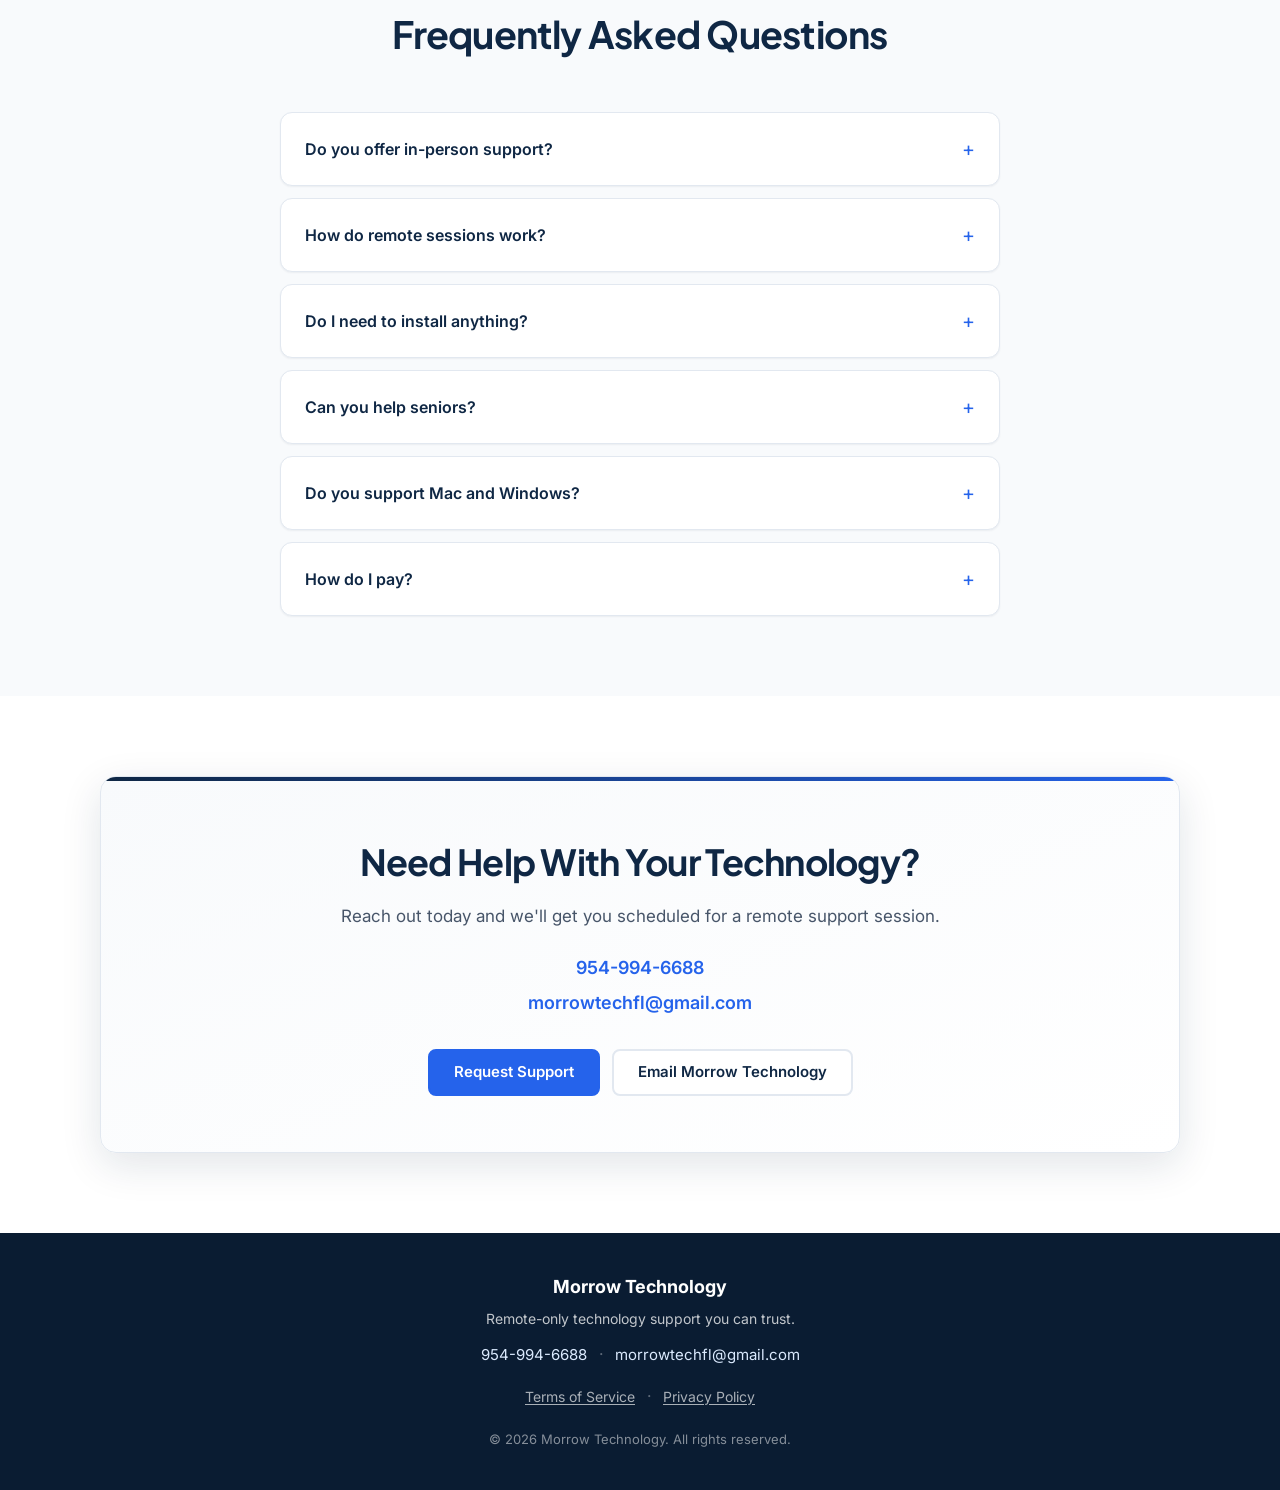
==== commit 105e30d5: "Polish site design and add testimonials section. Remove the HelpWire period, add trust strip, review" ====
--- a/index.html
+++ b/index.html
@@ -9,7 +9,7 @@
   <link rel="apple-touch-icon" href="assets/favicon.png">
   <link rel="preconnect" href="https://fonts.googleapis.com">
   <link rel="preconnect" href="https://fonts.gstatic.com" crossorigin>
-  <link href="https://fonts.googleapis.com/css2?family=Inter:wght@400;500;600;700&display=swap" rel="stylesheet">
+  <link href="https://fonts.googleapis.com/css2?family=Inter:wght@400;500;600;700&family=Plus+Jakarta+Sans:wght@600;700;800&display=swap" rel="stylesheet">
   <link rel="stylesheet" href="styles.css">
 </head>
 <body>
@@ -31,6 +31,7 @@
         <li><a href="#services">Services</a></li>
         <li><a href="#how-it-works">How It Works</a></li>
         <li><a href="#pricing">Pricing</a></li>
+        <li><a href="#testimonials">Reviews</a></li>
         <li><a href="#faq">FAQ</a></li>
         <li><a href="#contact" class="nav-cta">Contact</a></li>
       </ul>
@@ -41,6 +42,7 @@
 
     <!-- ========== HERO ========== -->
     <section class="hero" aria-labelledby="hero-heading">
+      <div class="hero-bg" aria-hidden="true"></div>
       <div class="container hero-inner">
         <div class="hero-content">
           <p class="eyebrow">Remote-Only Technology Support</p>
@@ -50,7 +52,6 @@
           </p>
           <div class="hero-actions">
             <a href="https://calendly.com/morrowtechnology" class="btn btn-primary" id="hero-request-support" target="_blank" rel="noopener noreferrer">Request Support</a>
-            <!-- TODO: Replace mailto with your business email -->
             <a href="mailto:morrowtechfl@gmail.com" class="btn btn-secondary" id="hero-email">Email Us</a>
           </div>
           <p class="trust-line">
@@ -58,7 +59,7 @@
               <path d="M12 22s8-4 8-10V5l-8-3-8 3v7c0 6 8 10 8 10z"/>
             </svg>
             Secure remote sessions powered by
-            <a href="https://www.helpwire.app/" class="inline-link" id="helpwire-link">HelpWire</a>.
+            <a href="https://www.helpwire.app/" class="inline-link" id="helpwire-link">HelpWire</a>
           </p>
         </div>
         <div class="hero-visual" aria-hidden="true">
@@ -78,10 +79,33 @@
       </div>
     </section>
 
+    <!-- ========== TRUST STRIP ========== -->
+    <section class="trust-strip" aria-label="Quick highlights">
+      <div class="container trust-strip-inner">
+        <div class="trust-stat">
+          <span class="trust-stat-value">100%</span>
+          <span class="trust-stat-label">Remote support</span>
+        </div>
+        <div class="trust-stat">
+          <span class="trust-stat-value">$30+</span>
+          <span class="trust-stat-label">Affordable sessions</span>
+        </div>
+        <div class="trust-stat">
+          <span class="trust-stat-value">Mac &amp; PC</span>
+          <span class="trust-stat-label">Both platforms</span>
+        </div>
+        <div class="trust-stat">
+          <span class="trust-stat-value">Secure</span>
+          <span class="trust-stat-label">HelpWire sessions</span>
+        </div>
+      </div>
+    </section>
+
     <!-- ========== SERVICES ========== -->
     <section class="section" id="services" aria-labelledby="services-heading">
       <div class="container">
         <header class="section-header">
+          <p class="section-label">Services</p>
           <h2 id="services-heading">What We Help With</h2>
           <p>Everyday technology problems solved remotely — clearly, patiently, and affordably.</p>
         </header>
@@ -162,6 +186,7 @@
     <section class="section section-alt" id="how-it-works" aria-labelledby="how-heading">
       <div class="container">
         <header class="section-header">
+          <p class="section-label">Process</p>
           <h2 id="how-heading">How It Works</h2>
           <p>Getting help is straightforward — no in-person visit required.</p>
         </header>
@@ -203,6 +228,7 @@
     <section class="section" id="pricing" aria-labelledby="pricing-heading">
       <div class="container">
         <header class="section-header">
+          <p class="section-label">Pricing</p>
           <h2 id="pricing-heading">Simple, Transparent Pricing</h2>
           <p>Affordable remote support with no hidden fees.</p>
         </header>
@@ -241,6 +267,7 @@
     <section class="section section-alt" id="why-us" aria-labelledby="why-heading">
       <div class="container">
         <header class="section-header">
+          <p class="section-label">Why Us</p>
           <h2 id="why-heading">Why Choose Morrow Technology</h2>
           <p>Support that feels personal, even from a distance.</p>
         </header>
@@ -275,6 +302,73 @@
             <span>Secure HelpWire remote sessions</span>
           </li>
         </ul>
+      </div>
+    </section>
+
+    <!-- ========== TESTIMONIALS ========== -->
+    <!-- TODO: Replace testimonial quotes with real client feedback when available -->
+    <section class="section" id="testimonials" aria-labelledby="testimonials-heading">
+      <div class="container">
+        <header class="section-header">
+          <p class="section-label">Reviews</p>
+          <h2 id="testimonials-heading">What Clients Are Saying</h2>
+          <p>Patient, clear support that makes technology feel manageable again.</p>
+        </header>
+
+        <div class="testimonials-grid">
+          <article class="testimonial-card">
+            <div class="testimonial-stars" aria-label="5 out of 5 stars">★★★★★</div>
+            <blockquote>
+              <p>"Jacob walked me through fixing my Wi-Fi and email without making me feel rushed. I'm 78 and finally understand how to check my inbox on my own."</p>
+            </blockquote>
+            <footer class="testimonial-author">
+              <span class="testimonial-avatar" aria-hidden="true">MR</span>
+              <div>
+                <cite>Margaret R.</cite>
+                <span class="testimonial-meta">Gainesville, FL</span>
+              </div>
+            </footer>
+          </article>
+
+          <article class="testimonial-card testimonial-card-featured">
+            <div class="testimonial-stars" aria-label="5 out of 5 stars">★★★★★</div>
+            <blockquote>
+              <p>"Booked a 30-minute session and had my printer working again before lunch. Clear, friendly, and worth every penny. No house call needed."</p>
+            </blockquote>
+            <footer class="testimonial-author">
+              <span class="testimonial-avatar" aria-hidden="true">DK</span>
+              <div>
+                <cite>David K.</cite>
+                <span class="testimonial-meta">Remote client</span>
+              </div>
+            </footer>
+          </article>
+
+          <article class="testimonial-card">
+            <div class="testimonial-stars" aria-label="5 out of 5 stars">★★★★★</div>
+            <blockquote>
+              <p>"Set up my mom's iPad for video calls with the grandkids. Patient, professional, and explained every step. Exactly the kind of help families need."</p>
+            </blockquote>
+            <footer class="testimonial-author">
+              <span class="testimonial-avatar" aria-hidden="true">ST</span>
+              <div>
+                <cite>Sarah T.</cite>
+                <span class="testimonial-meta">Family caregiver</span>
+              </div>
+            </footer>
+          </article>
+        </div>
+      </div>
+    </section>
+
+    <!-- ========== CTA BAND ========== -->
+    <section class="cta-band" aria-labelledby="cta-heading">
+      <div class="container cta-band-inner">
+        <div>
+          <h2 id="cta-heading">Ready to get unstuck?</h2>
+          <p>Book a remote session and get clear, patient help from the comfort of home.</p>
+        </div>
+        <a href="https://calendly.com/morrowtechnology" class="btn btn-primary btn-lg" target="_blank" rel="noopener noreferrer">Schedule a Session</a>
       </div>
     </section>
 
@@ -304,6 +398,7 @@
     <section class="section section-alt" id="faq" aria-labelledby="faq-heading">
       <div class="container">
         <header class="section-header">
+          <p class="section-label">FAQ</p>
           <h2 id="faq-heading">Frequently Asked Questions</h2>
         </header>
 
@@ -389,6 +484,6 @@
     </div>
   </footer>
 
-  <script src="script.js?v=3"></script>
+  <script src="script.js?v=4"></script>
 </body>
 </html>
--- a/styles.css
+++ b/styles.css
@@ -25,6 +25,7 @@
   --radius-lg: 16px;
   --transition: 0.2s ease;
   --font: 'Inter', system-ui, -apple-system, BlinkMacSystemFont, 'Segoe UI', sans-serif;
+  --font-display: 'Plus Jakarta Sans', 'Inter', system-ui, sans-serif;
   --header-height: 72px;
 }
 
@@ -139,6 +140,11 @@
   width: 100%;
 }
 
+.btn-lg {
+  padding: 0.875rem 1.75rem;
+  font-size: 1rem;
+}
+
 .inline-link {
   font-weight: 500;
   text-decoration: underline;
@@ -235,13 +241,25 @@
 /* ========== Hero ========== */
 
 .hero {
+  position: relative;
   background: linear-gradient(160deg, var(--navy) 0%, var(--navy-dark) 50%, #0d2240 100%);
   color: var(--white);
-  padding: 4rem 0 5rem;
+  padding: 4.5rem 0 5rem;
   overflow: hidden;
 }
 
+.hero-bg {
+  position: absolute;
+  inset: 0;
+  background:
+    radial-gradient(circle at 85% 20%, rgba(37, 99, 235, 0.22) 0%, transparent 45%),
+    radial-gradient(circle at 10% 80%, rgba(37, 99, 235, 0.12) 0%, transparent 40%);
+  pointer-events: none;
+}
+
 .hero-inner {
+  position: relative;
+  z-index: 1;
   display: grid;
   grid-template-columns: 1fr 1fr;
   gap: 3rem;
@@ -259,7 +277,8 @@
 }
 
 .hero h1 {
-  font-size: clamp(2rem, 5vw, 3rem);
+  font-family: var(--font-display);
+  font-size: clamp(2rem, 5vw, 3.25rem);
   font-weight: 700;
   line-height: 1.15;
   letter-spacing: -0.03em;
@@ -326,13 +345,14 @@
 }
 
 .hero-card {
-  background: rgba(255, 255, 255, 0.08);
-  border: 1px solid rgba(255, 255, 255, 0.15);
+  background: rgba(255, 255, 255, 0.1);
+  border: 1px solid rgba(255, 255, 255, 0.18);
   border-radius: var(--radius-lg);
   padding: 1.75rem;
   width: 100%;
   max-width: 380px;
-  backdrop-filter: blur(8px);
+  backdrop-filter: blur(12px);
+  box-shadow: 0 20px 50px rgba(0, 0, 0, 0.2);
 }
 
 .hero-card-header {
@@ -377,6 +397,40 @@
   flex-shrink: 0;
 }
 
+/* ========== Trust Strip ========== */
+
+.trust-strip {
+  background: var(--white);
+  border-bottom: 1px solid var(--gray-200);
+  padding: 1.5rem 0;
+}
+
+.trust-strip-inner {
+  display: grid;
+  grid-template-columns: repeat(4, 1fr);
+  gap: 1rem;
+}
+
+.trust-stat {
+  text-align: center;
+  padding: 0.5rem;
+}
+
+.trust-stat-value {
+  display: block;
+  font-family: var(--font-display);
+  font-size: 1.125rem;
+  font-weight: 700;
+  color: var(--navy);
+  margin-bottom: 0.2rem;
+}
+
+.trust-stat-label {
+  display: block;
+  font-size: 0.8125rem;
+  color: var(--gray-600);
+}
+
 /* ========== Sections ========== */
 
 .section {
@@ -389,12 +443,23 @@
 
 .section-header {
   text-align: center;
-  max-width: 600px;
+  max-width: 640px;
   margin: 0 auto 3rem;
 }
 
+.section-label {
+  display: inline-block;
+  font-size: 0.75rem;
+  font-weight: 700;
+  text-transform: uppercase;
+  letter-spacing: 0.1em;
+  color: var(--royal);
+  margin-bottom: 0.75rem;
+}
+
 .section-header h2 {
-  font-size: clamp(1.75rem, 4vw, 2.25rem);
+  font-family: var(--font-display);
+  font-size: clamp(1.75rem, 4vw, 2.35rem);
   font-weight: 700;
   color: var(--navy);
   letter-spacing: -0.02em;
@@ -423,7 +488,15 @@
   border-radius: var(--radius);
   padding: 1.75rem;
   box-shadow: var(--shadow-sm);
-  transition: box-shadow var(--transition), transform var(--transition);
+  transition: box-shadow var(--transition), transform var(--transition), border-color var(--transition);
+}
+
+.service-card {
+  border-top: 3px solid transparent;
+}
+
+.service-card:hover {
+  border-top-color: var(--royal);
 }
 
 .card:hover {
@@ -468,6 +541,7 @@
   grid-template-columns: repeat(4, 1fr);
   gap: 1.25rem;
   counter-reset: none;
+  position: relative;
 }
 
 .step-card {
@@ -479,6 +553,12 @@
   flex-direction: column;
   gap: 1rem;
   box-shadow: var(--shadow-sm);
+  transition: transform var(--transition), box-shadow var(--transition);
+}
+
+.step-card:hover {
+  transform: translateY(-3px);
+  box-shadow: var(--shadow-md);
 }
 
 .step-number {
@@ -627,6 +707,126 @@
   margin-top: 1px;
 }
 
+/* ========== Testimonials ========== */
+
+.testimonials-grid {
+  display: grid;
+  grid-template-columns: repeat(3, 1fr);
+  gap: 1.5rem;
+  align-items: stretch;
+}
+
+.testimonial-card {
+  background: var(--white);
+  border: 1px solid var(--gray-200);
+  border-radius: var(--radius-lg);
+  padding: 1.75rem;
+  box-shadow: var(--shadow-sm);
+  display: flex;
+  flex-direction: column;
+  transition: transform var(--transition), box-shadow var(--transition);
+}
+
+.testimonial-card:hover {
+  transform: translateY(-4px);
+  box-shadow: var(--shadow-md);
+}
+
+.testimonial-card-featured {
+  border-color: var(--royal);
+  box-shadow: var(--shadow-lg);
+  background: linear-gradient(180deg, var(--white) 0%, #f8fbff 100%);
+}
+
+.testimonial-stars {
+  color: #f59e0b;
+  font-size: 0.9375rem;
+  letter-spacing: 0.1em;
+  margin-bottom: 1rem;
+}
+
+.testimonial-card blockquote {
+  flex-grow: 1;
+  margin: 0 0 1.5rem;
+}
+
+.testimonial-card blockquote p {
+  font-size: 0.96875rem;
+  line-height: 1.75;
+  color: var(--gray-800);
+  font-style: italic;
+}
+
+.testimonial-author {
+  display: flex;
+  align-items: center;
+  gap: 0.875rem;
+  padding-top: 1.25rem;
+  border-top: 1px solid var(--gray-200);
+}
+
+.testimonial-avatar {
+  display: flex;
+  align-items: center;
+  justify-content: center;
+  width: 44px;
+  height: 44px;
+  border-radius: 50%;
+  background: linear-gradient(135deg, var(--navy) 0%, var(--royal) 100%);
+  color: var(--white);
+  font-size: 0.8125rem;
+  font-weight: 700;
+  flex-shrink: 0;
+}
+
+.testimonial-author cite {
+  display: block;
+  font-style: normal;
+  font-weight: 600;
+  color: var(--navy);
+  font-size: 0.9375rem;
+}
+
+.testimonial-meta {
+  display: block;
+  font-size: 0.8125rem;
+  color: var(--gray-600);
+  margin-top: 0.15rem;
+}
+
+/* ========== CTA Band ========== */
+
+.cta-band {
+  background: linear-gradient(135deg, var(--navy) 0%, #1e3a5f 100%);
+  padding: 3.5rem 0;
+}
+
+.cta-band-inner {
+  display: flex;
+  align-items: center;
+  justify-content: space-between;
+  gap: 2rem;
+}
+
+.cta-band h2 {
+  font-family: var(--font-display);
+  font-size: clamp(1.5rem, 3vw, 2rem);
+  font-weight: 700;
+  color: var(--white);
+  margin-bottom: 0.5rem;
+  letter-spacing: -0.02em;
+}
+
+.cta-band p {
+  color: rgba(255, 255, 255, 0.8);
+  font-size: 1.0625rem;
+  max-width: 480px;
+}
+
+.cta-band .btn-primary:hover {
+  color: var(--white);
+}
+
 /* ========== Security ========== */
 
 .security-section {
@@ -745,10 +945,23 @@
   border: 1px solid var(--gray-200);
   border-radius: var(--radius-lg);
   padding: 3.5rem 2rem;
-  box-shadow: var(--shadow-md);
+  box-shadow: var(--shadow-lg);
+  position: relative;
+  overflow: hidden;
+}
+
+.contact-card::before {
+  content: '';
+  position: absolute;
+  top: 0;
+  left: 0;
+  right: 0;
+  height: 4px;
+  background: linear-gradient(90deg, var(--navy), var(--royal));
 }
 
 .contact-card h2 {
+  font-family: var(--font-display);
   font-size: clamp(1.75rem, 4vw, 2.25rem);
   font-weight: 700;
   color: var(--navy);
@@ -974,8 +1187,22 @@
   }
 
   .services-grid,
-  .pricing-grid {
+  .pricing-grid,
+  .testimonials-grid {
     grid-template-columns: repeat(2, 1fr);
+  }
+
+  .trust-strip-inner {
+    grid-template-columns: repeat(2, 1fr);
+  }
+
+  .cta-band-inner {
+    flex-direction: column;
+    text-align: center;
+  }
+
+  .cta-band p {
+    max-width: none;
   }
 
   .steps {
@@ -1049,8 +1276,13 @@
   .services-grid,
   .pricing-grid,
   .steps,
-  .benefits-grid {
+  .benefits-grid,
+  .testimonials-grid {
     grid-template-columns: 1fr;
+  }
+
+  .trust-strip-inner {
+    grid-template-columns: 1fr 1fr;
   }
 
   .benefit-card-wide {
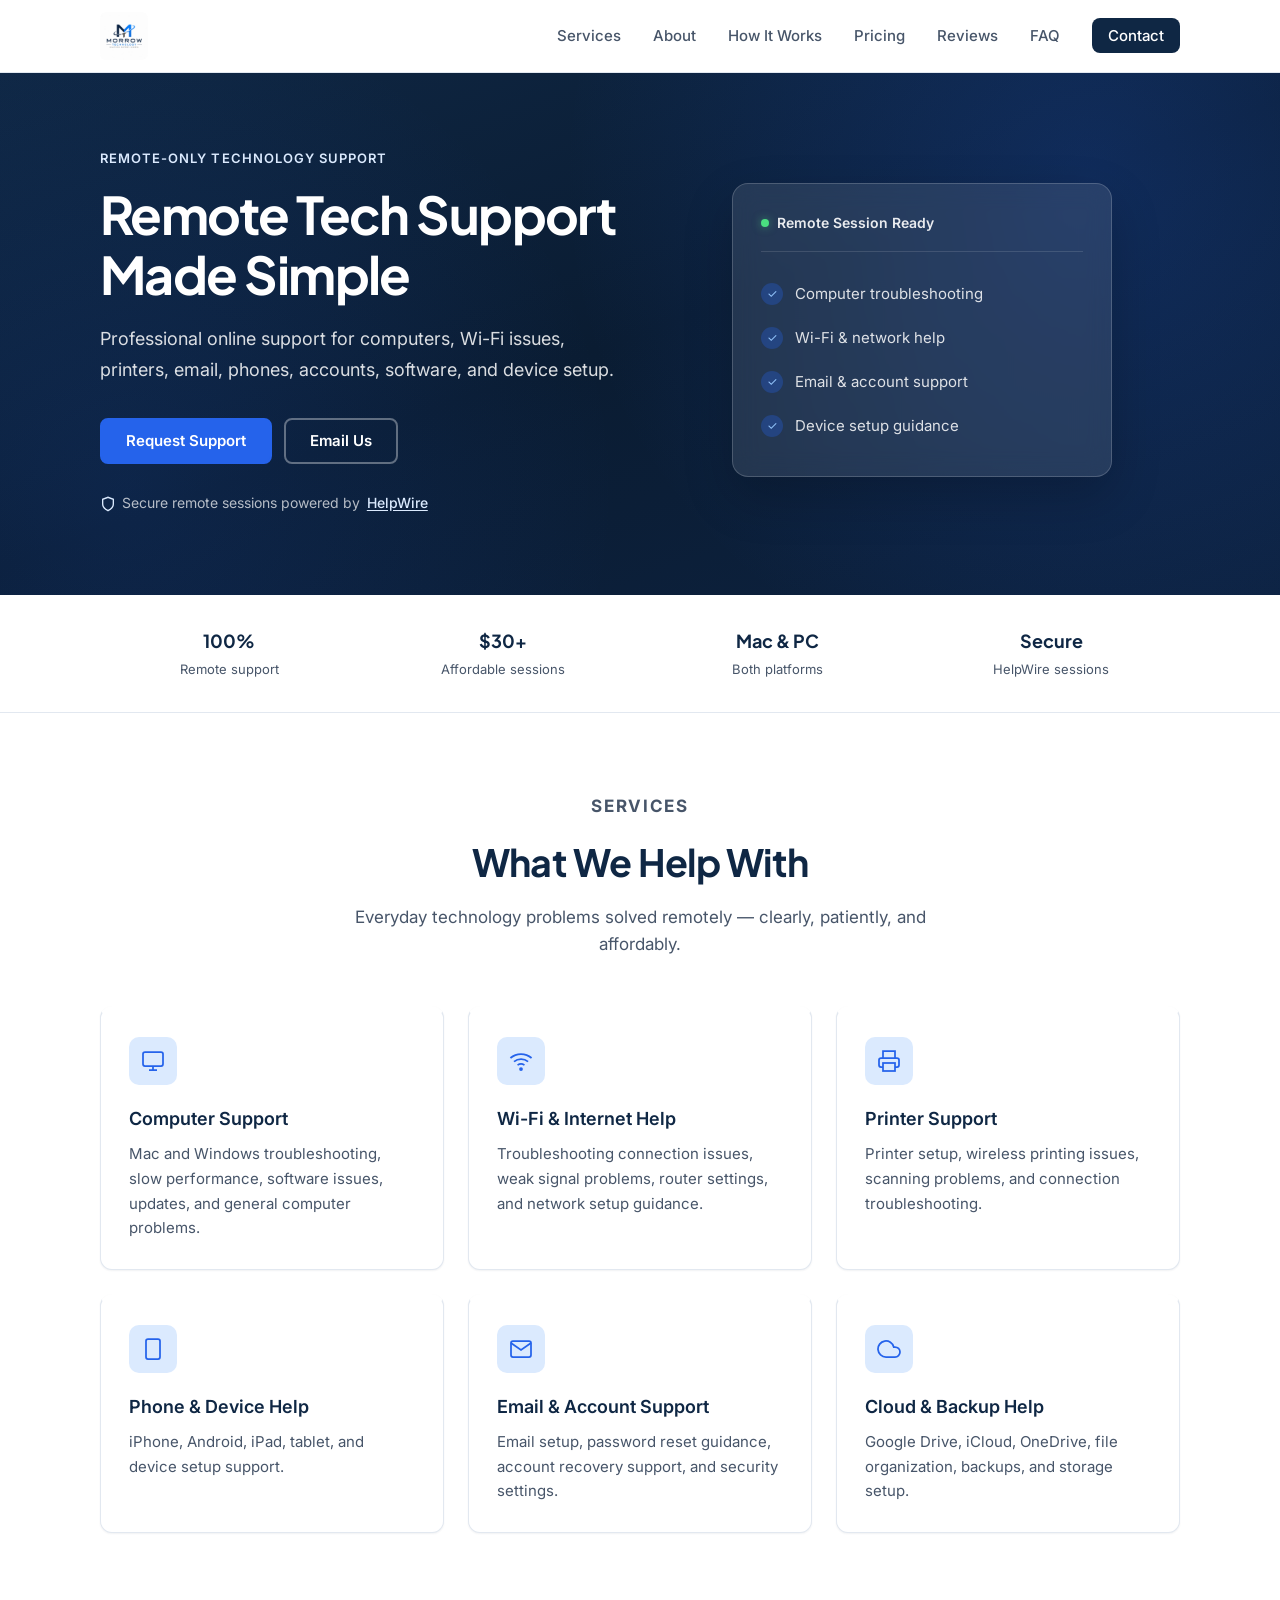
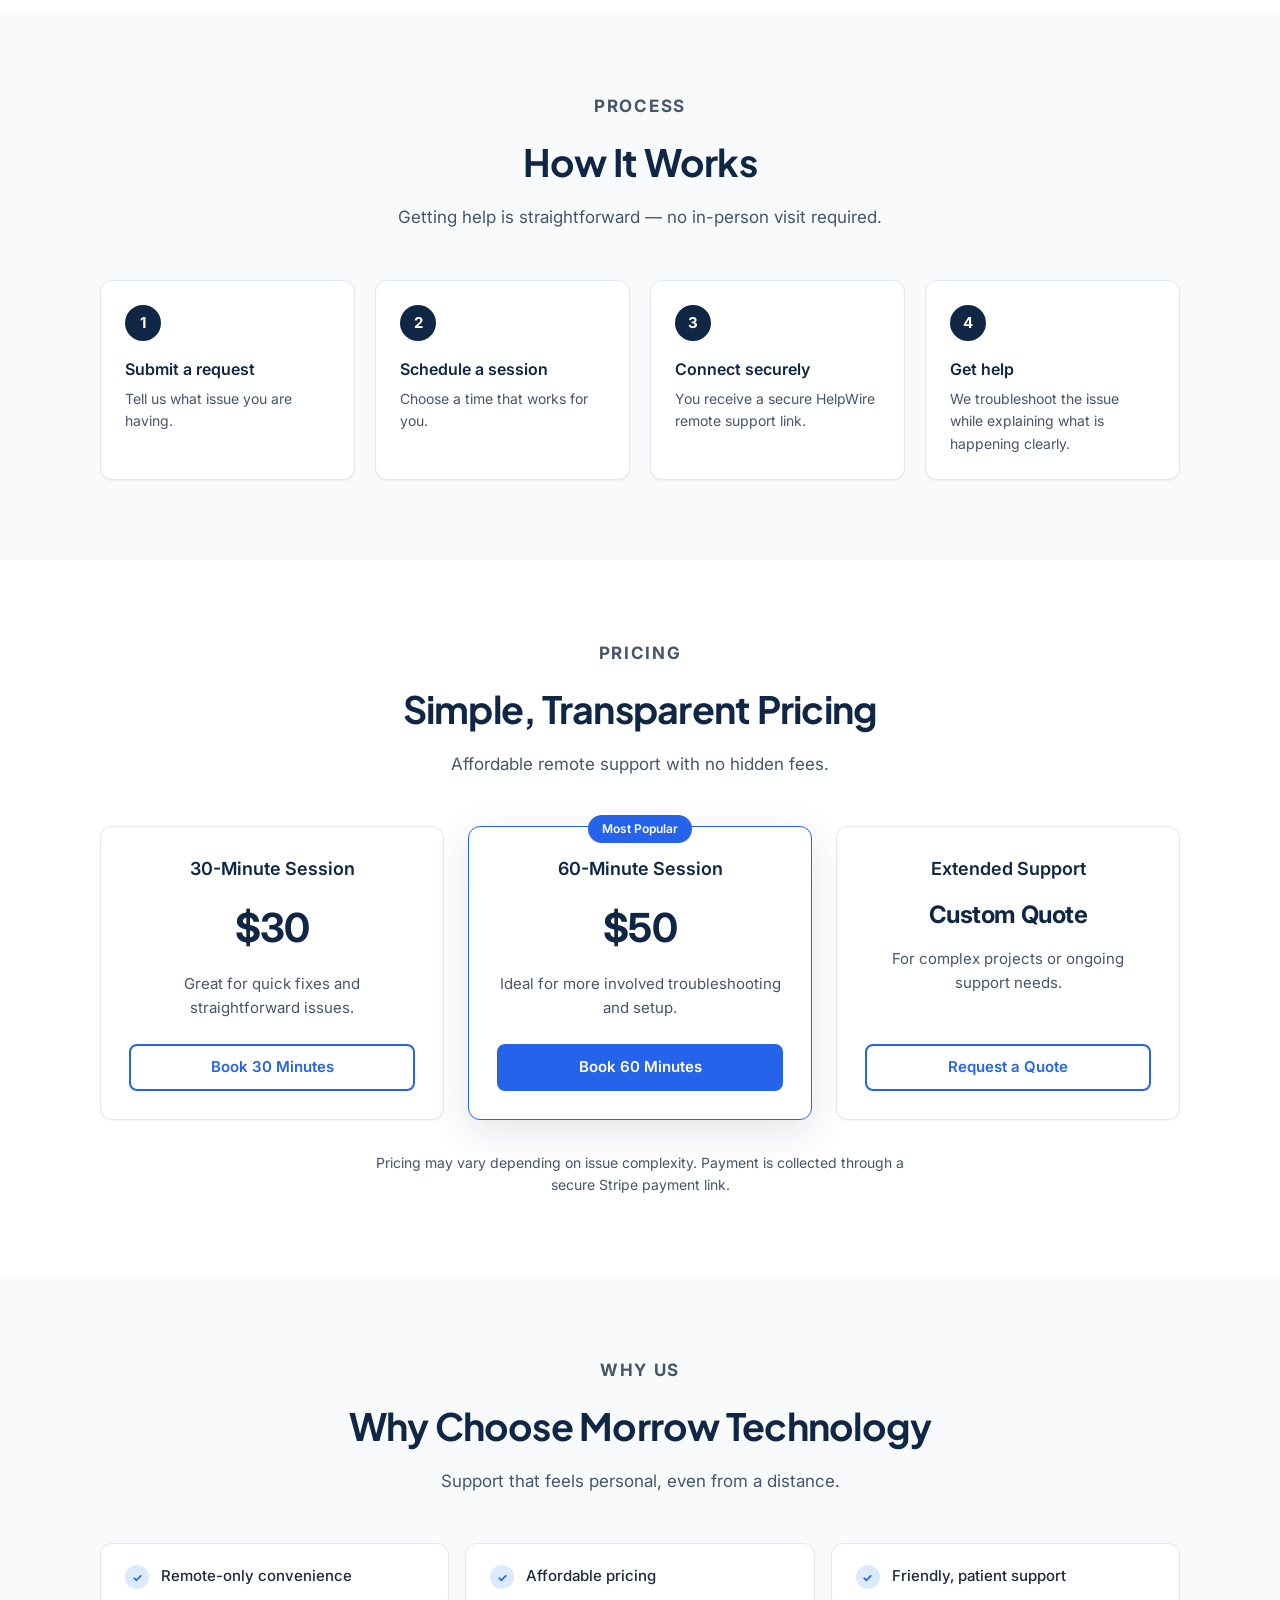
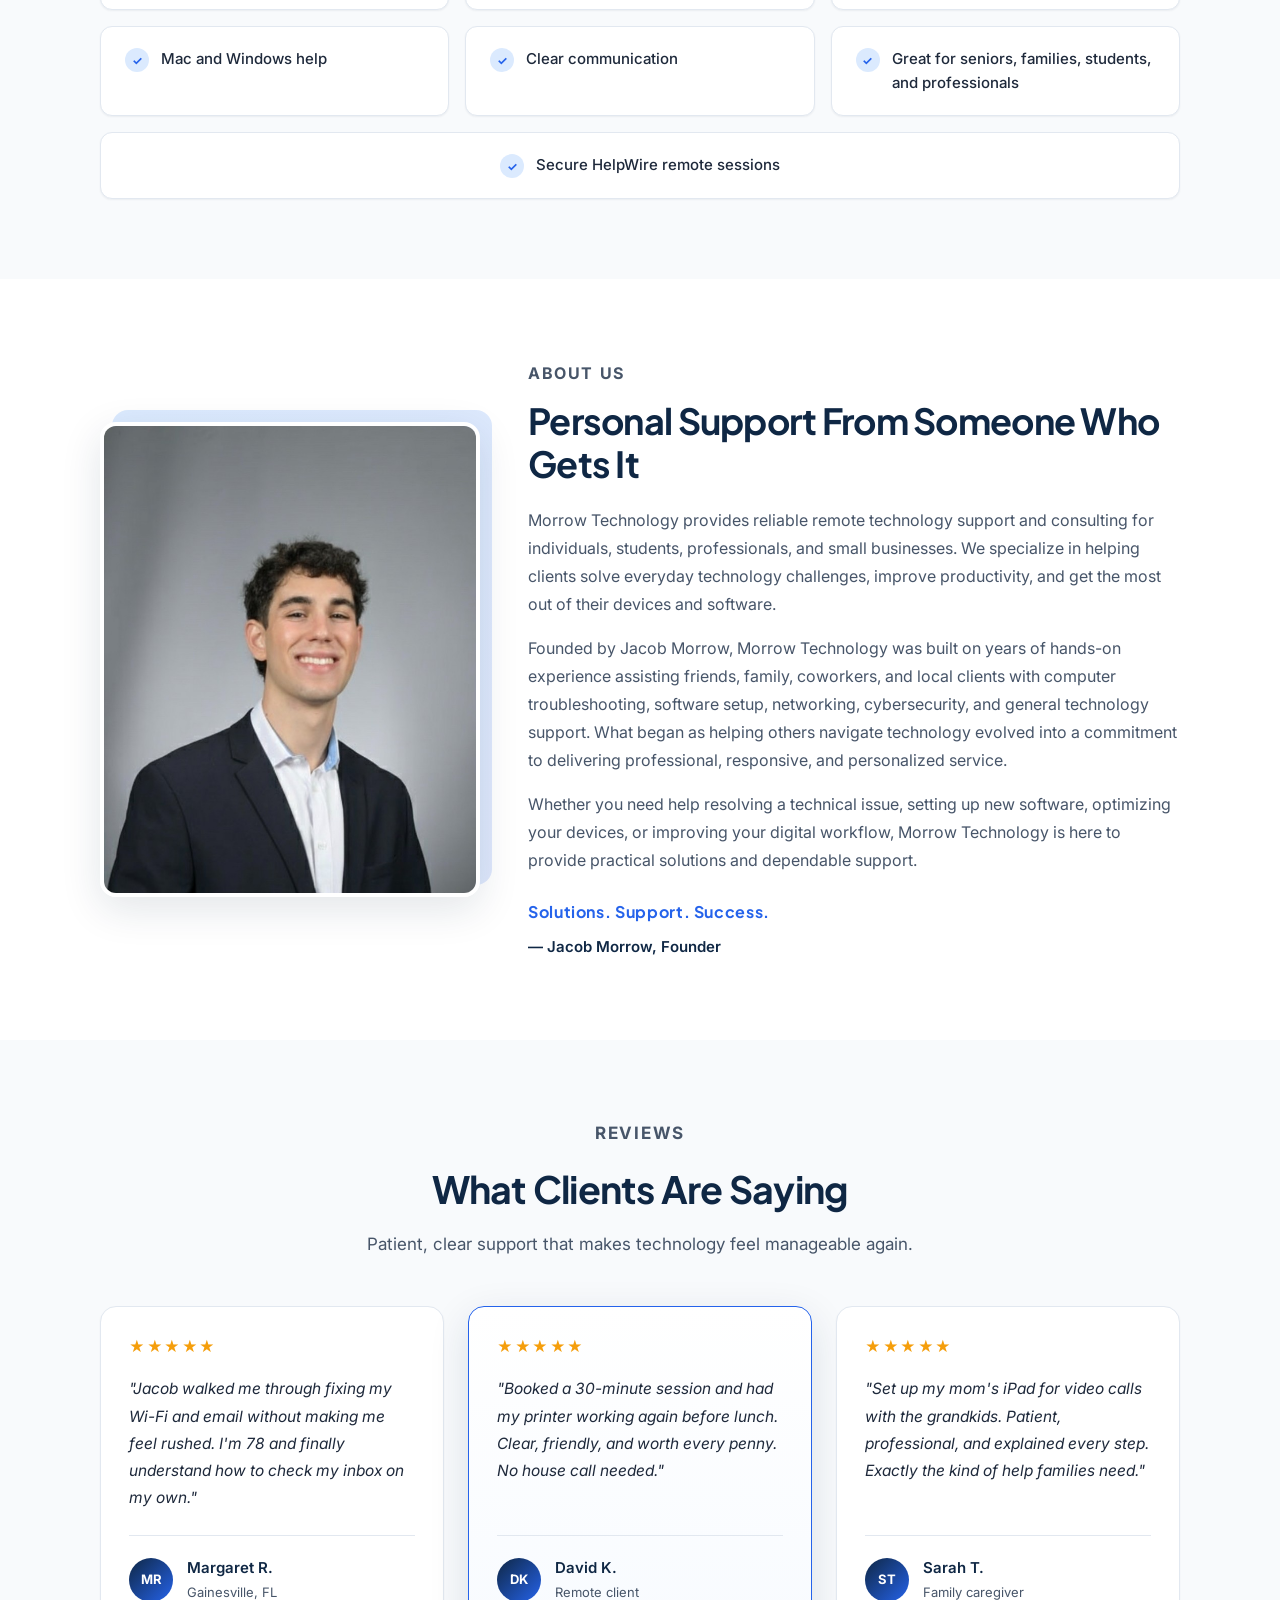
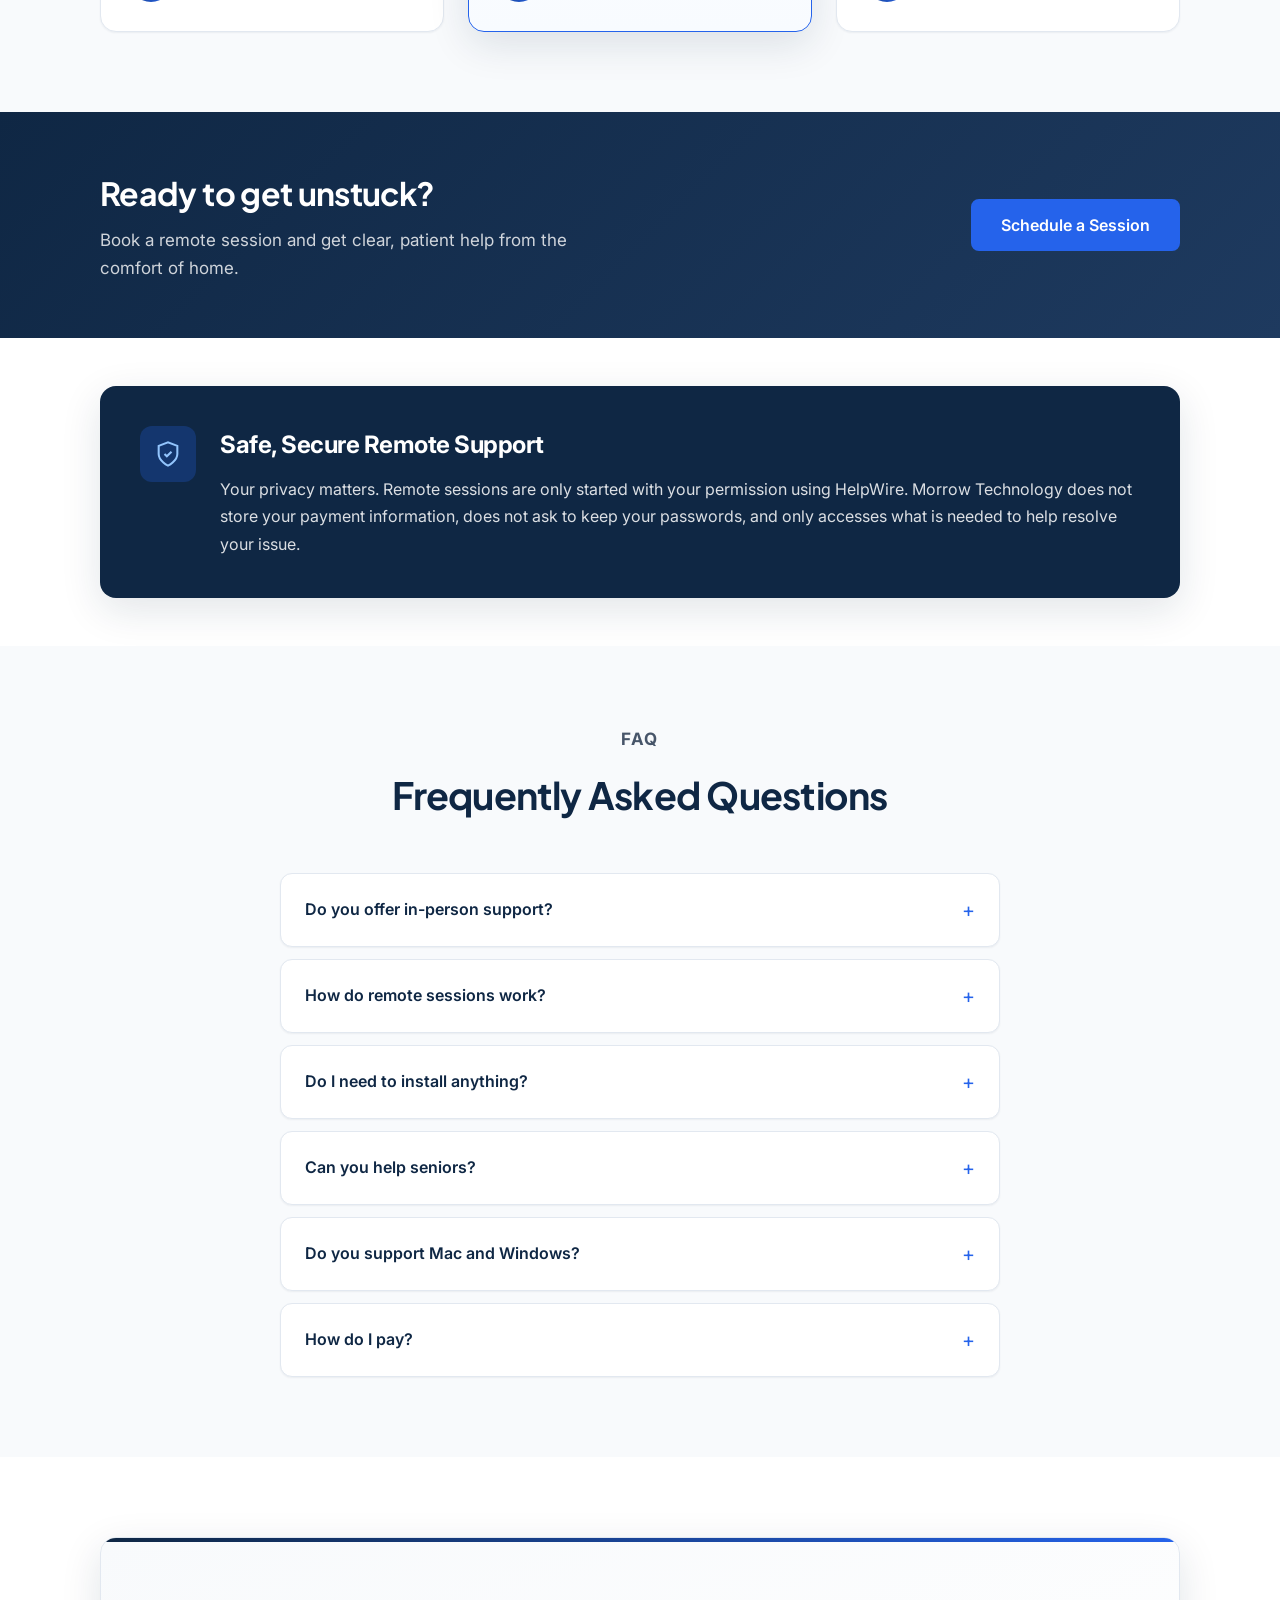
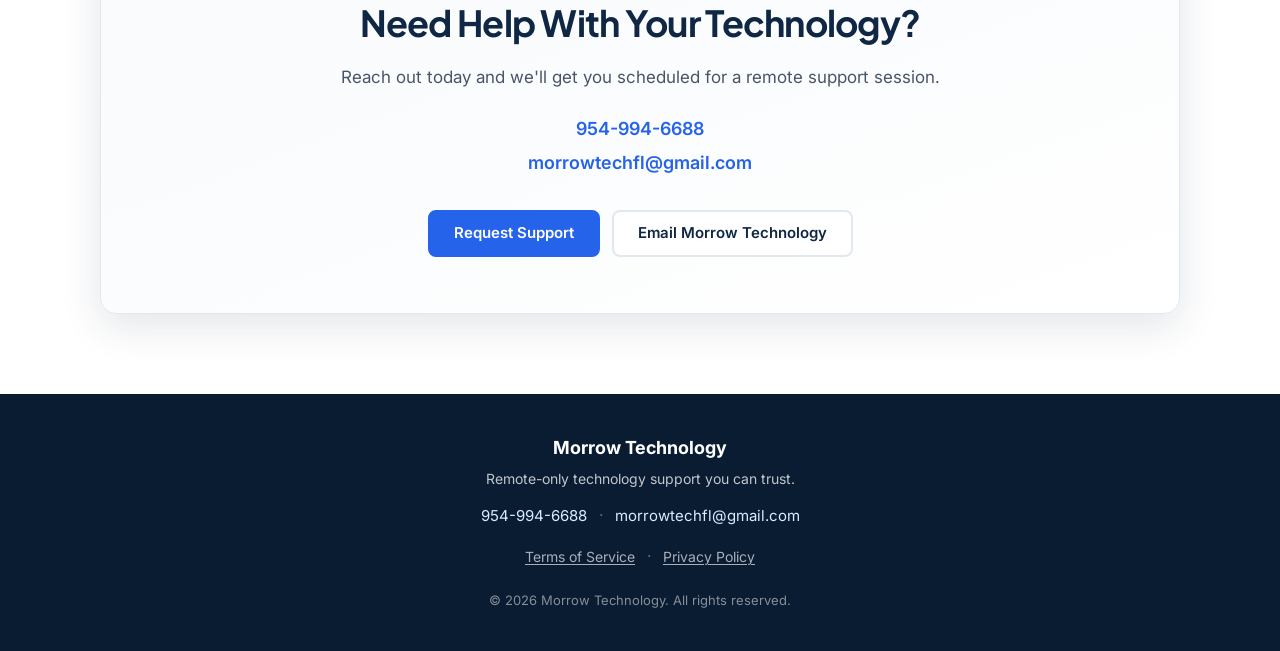
==== commit 81877b0a: "Add About Us section with founder photo and bio. Introduce Jacob Morrow and the company story with a" ====
--- a/index.html
+++ b/index.html
@@ -29,6 +29,7 @@
 
       <ul class="nav-menu" id="nav-menu">
         <li><a href="#services">Services</a></li>
+        <li><a href="#about">About</a></li>
         <li><a href="#how-it-works">How It Works</a></li>
         <li><a href="#pricing">Pricing</a></li>
         <li><a href="#testimonials">Reviews</a></li>
@@ -305,9 +306,36 @@
       </div>
     </section>
 
+    <!-- ========== ABOUT ========== -->
+    <section class="section" id="about" aria-labelledby="about-heading">
+      <div class="container">
+        <div class="about-grid">
+          <div class="about-photo-wrap">
+            <!-- TODO: Replace photo path if you update your headshot -->
+            <img src="assets/jacob-morrow.png" alt="Jacob Morrow, founder of Morrow Technology" class="about-photo" width="420" height="520">
+          </div>
+          <div class="about-content">
+            <p class="section-label">About Us</p>
+            <h2 id="about-heading">Personal Support From Someone Who Gets It</h2>
+            <p>
+              Morrow Technology provides reliable remote technology support and consulting for individuals, students, professionals, and small businesses. We specialize in helping clients solve everyday technology challenges, improve productivity, and get the most out of their devices and software.
+            </p>
+            <p>
+              Founded by Jacob Morrow, Morrow Technology was built on years of hands-on experience assisting friends, family, coworkers, and local clients with computer troubleshooting, software setup, networking, cybersecurity, and general technology support. What began as helping others navigate technology evolved into a commitment to delivering professional, responsive, and personalized service.
+            </p>
+            <p>
+              Whether you need help resolving a technical issue, setting up new software, optimizing your devices, or improving your digital workflow, Morrow Technology is here to provide practical solutions and dependable support.
+            </p>
+            <p class="about-tagline">Solutions. Support. Success.</p>
+            <p class="about-signature">— Jacob Morrow, Founder</p>
+          </div>
+        </div>
+      </div>
+    </section>
+
     <!-- ========== TESTIMONIALS ========== -->
     <!-- TODO: Replace testimonial quotes with real client feedback when available -->
-    <section class="section" id="testimonials" aria-labelledby="testimonials-heading">
+    <section class="section section-alt" id="testimonials" aria-labelledby="testimonials-heading">
       <div class="container">
         <header class="section-header">
           <p class="section-label">Reviews</p>
--- a/styles.css
+++ b/styles.css
@@ -707,6 +707,80 @@
   margin-top: 1px;
 }
 
+/* ========== About ========== */
+
+.about-grid {
+  display: grid;
+  grid-template-columns: minmax(260px, 380px) 1fr;
+  gap: 3rem;
+  align-items: center;
+}
+
+.about-photo-wrap {
+  position: relative;
+}
+
+.about-photo-wrap::before {
+  content: '';
+  position: absolute;
+  inset: -12px -12px 12px 12px;
+  border-radius: var(--radius-lg);
+  background: linear-gradient(135deg, var(--royal-light) 0%, rgba(37, 99, 235, 0.15) 100%);
+  z-index: 0;
+}
+
+.about-photo {
+  position: relative;
+  z-index: 1;
+  width: 100%;
+  height: auto;
+  border-radius: var(--radius-lg);
+  object-fit: cover;
+  aspect-ratio: 4 / 5;
+  box-shadow: var(--shadow-lg);
+  border: 4px solid var(--white);
+}
+
+.about-content .section-label {
+  display: block;
+  text-align: left;
+  margin-bottom: 0.75rem;
+}
+
+.about-content h2 {
+  font-family: var(--font-display);
+  font-size: clamp(1.75rem, 3.5vw, 2.25rem);
+  font-weight: 700;
+  color: var(--navy);
+  letter-spacing: -0.02em;
+  margin-bottom: 1.25rem;
+  line-height: 1.2;
+}
+
+.about-content p {
+  font-size: 1rem;
+  line-height: 1.75;
+  color: var(--gray-600);
+  margin-bottom: 1rem;
+}
+
+.about-tagline {
+  font-family: var(--font-display);
+  font-size: 1.125rem;
+  font-weight: 700;
+  color: var(--royal) !important;
+  letter-spacing: 0.04em;
+  margin-top: 1.5rem !important;
+  margin-bottom: 0.5rem !important;
+}
+
+.about-signature {
+  font-size: 0.9375rem !important;
+  font-weight: 600;
+  color: var(--navy) !important;
+  margin-bottom: 0 !important;
+}
+
 /* ========== Testimonials ========== */
 
 .testimonials-grid {
@@ -1190,6 +1264,32 @@
   .pricing-grid,
   .testimonials-grid {
     grid-template-columns: repeat(2, 1fr);
+  }
+
+  .about-grid {
+    grid-template-columns: 1fr;
+    gap: 2rem;
+    max-width: 560px;
+    margin: 0 auto;
+  }
+
+  .about-photo-wrap {
+    max-width: 340px;
+    margin: 0 auto;
+  }
+
+  .about-content .section-label,
+  .about-content h2 {
+    text-align: center;
+  }
+
+  .about-content p,
+  .about-signature {
+    text-align: left;
+  }
+
+  .about-tagline {
+    text-align: center;
   }
 
   .trust-strip-inner {
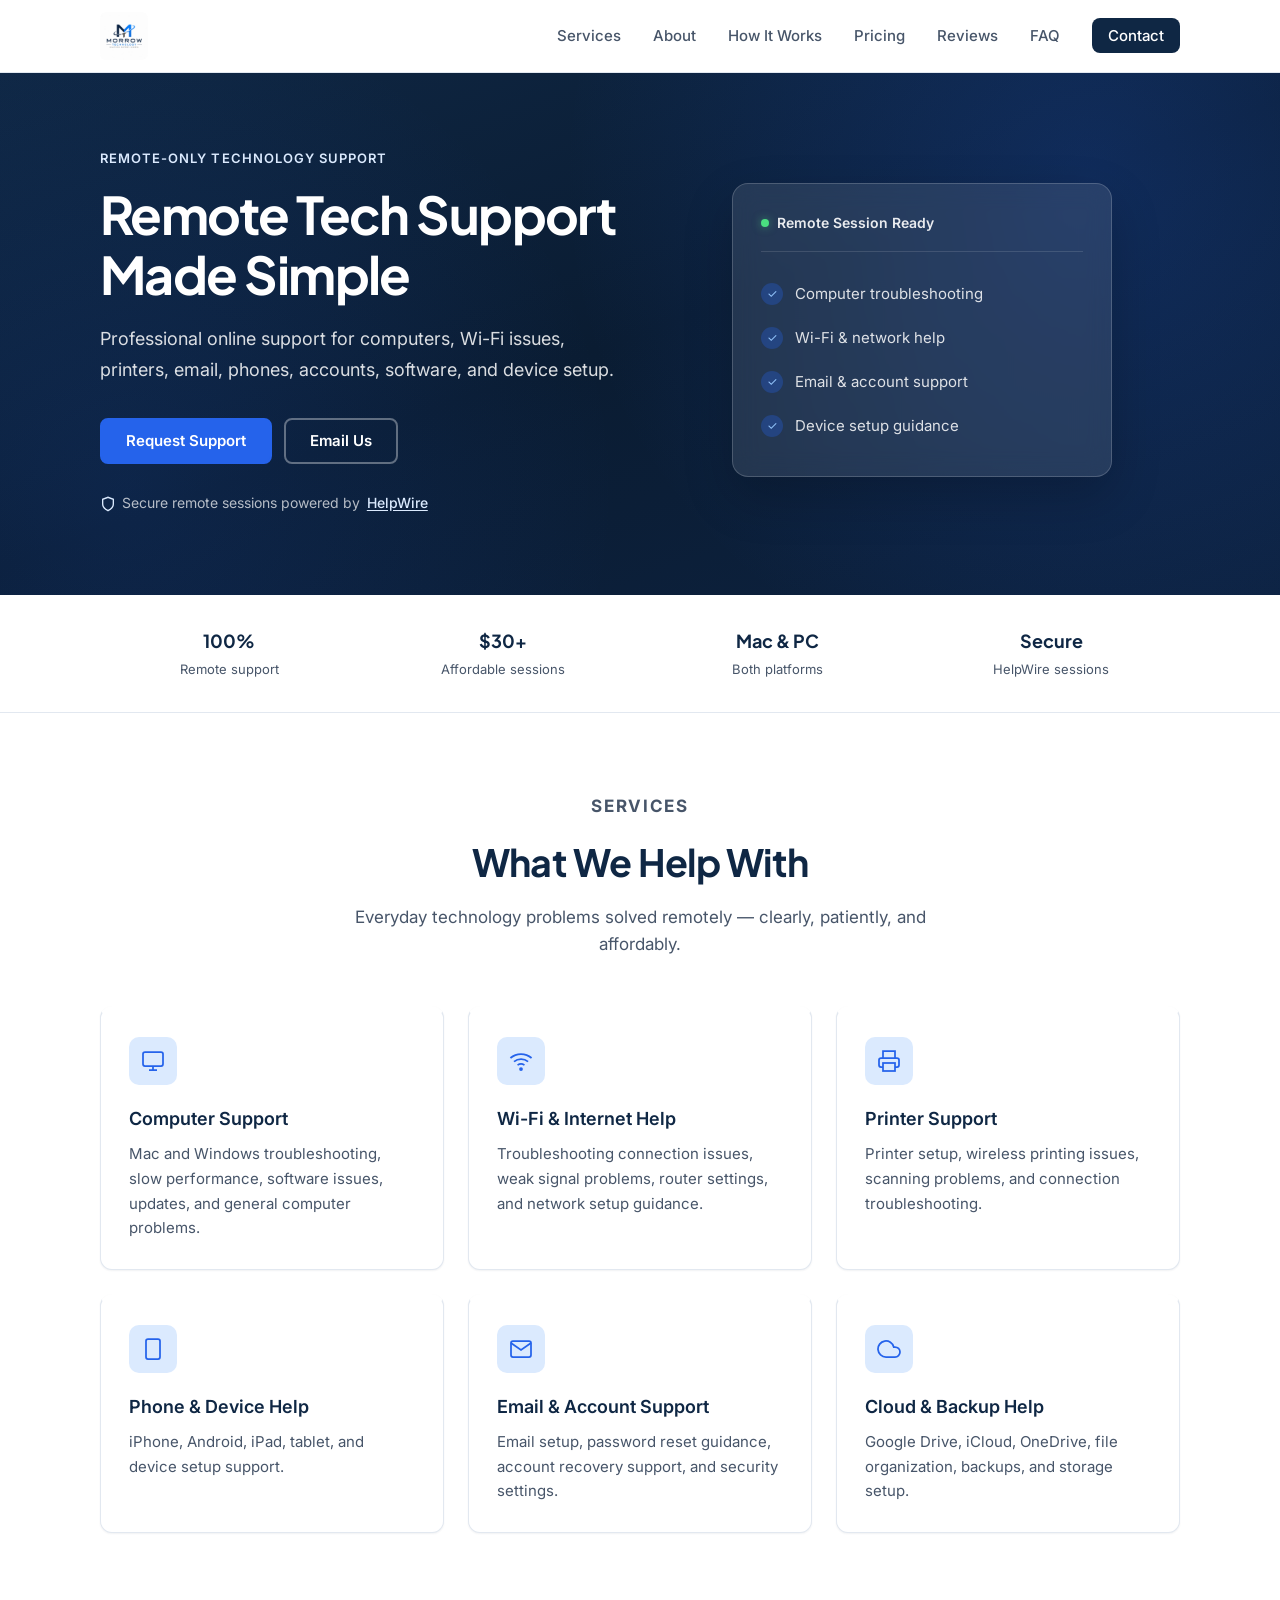
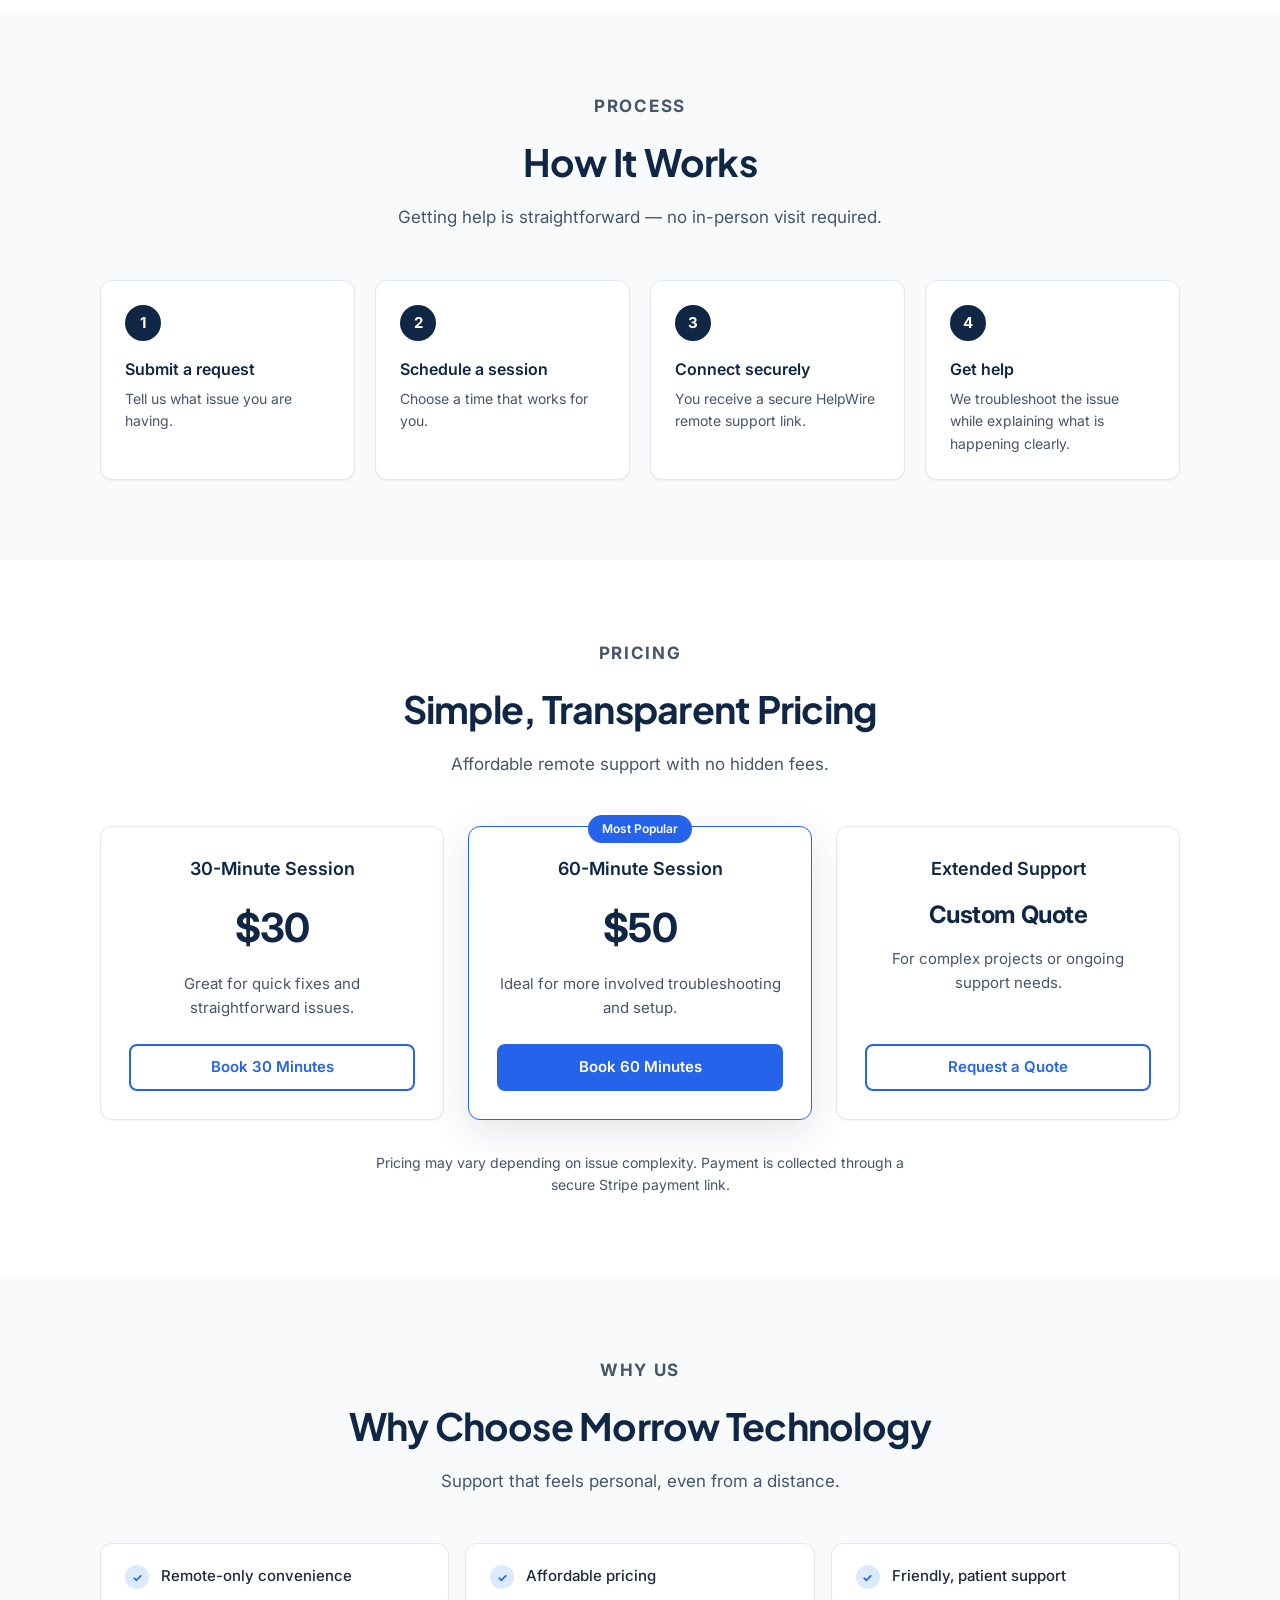
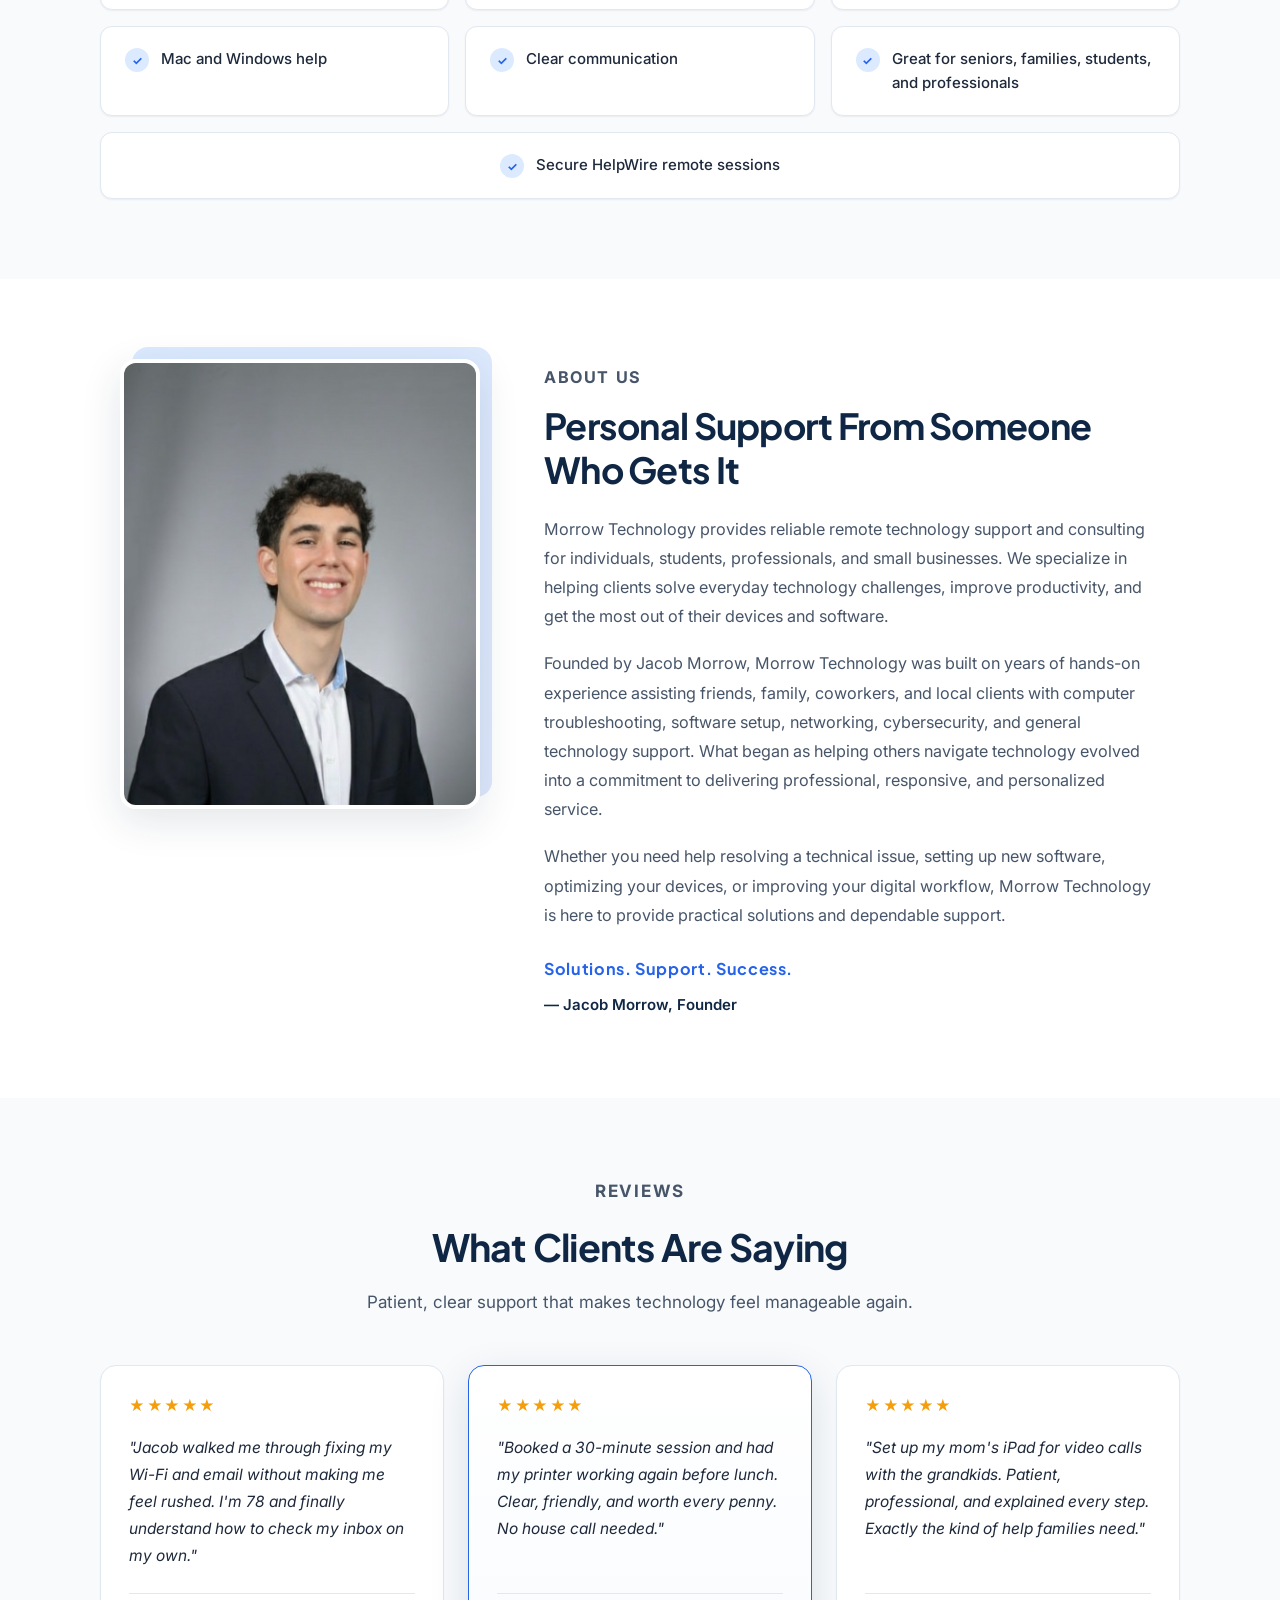
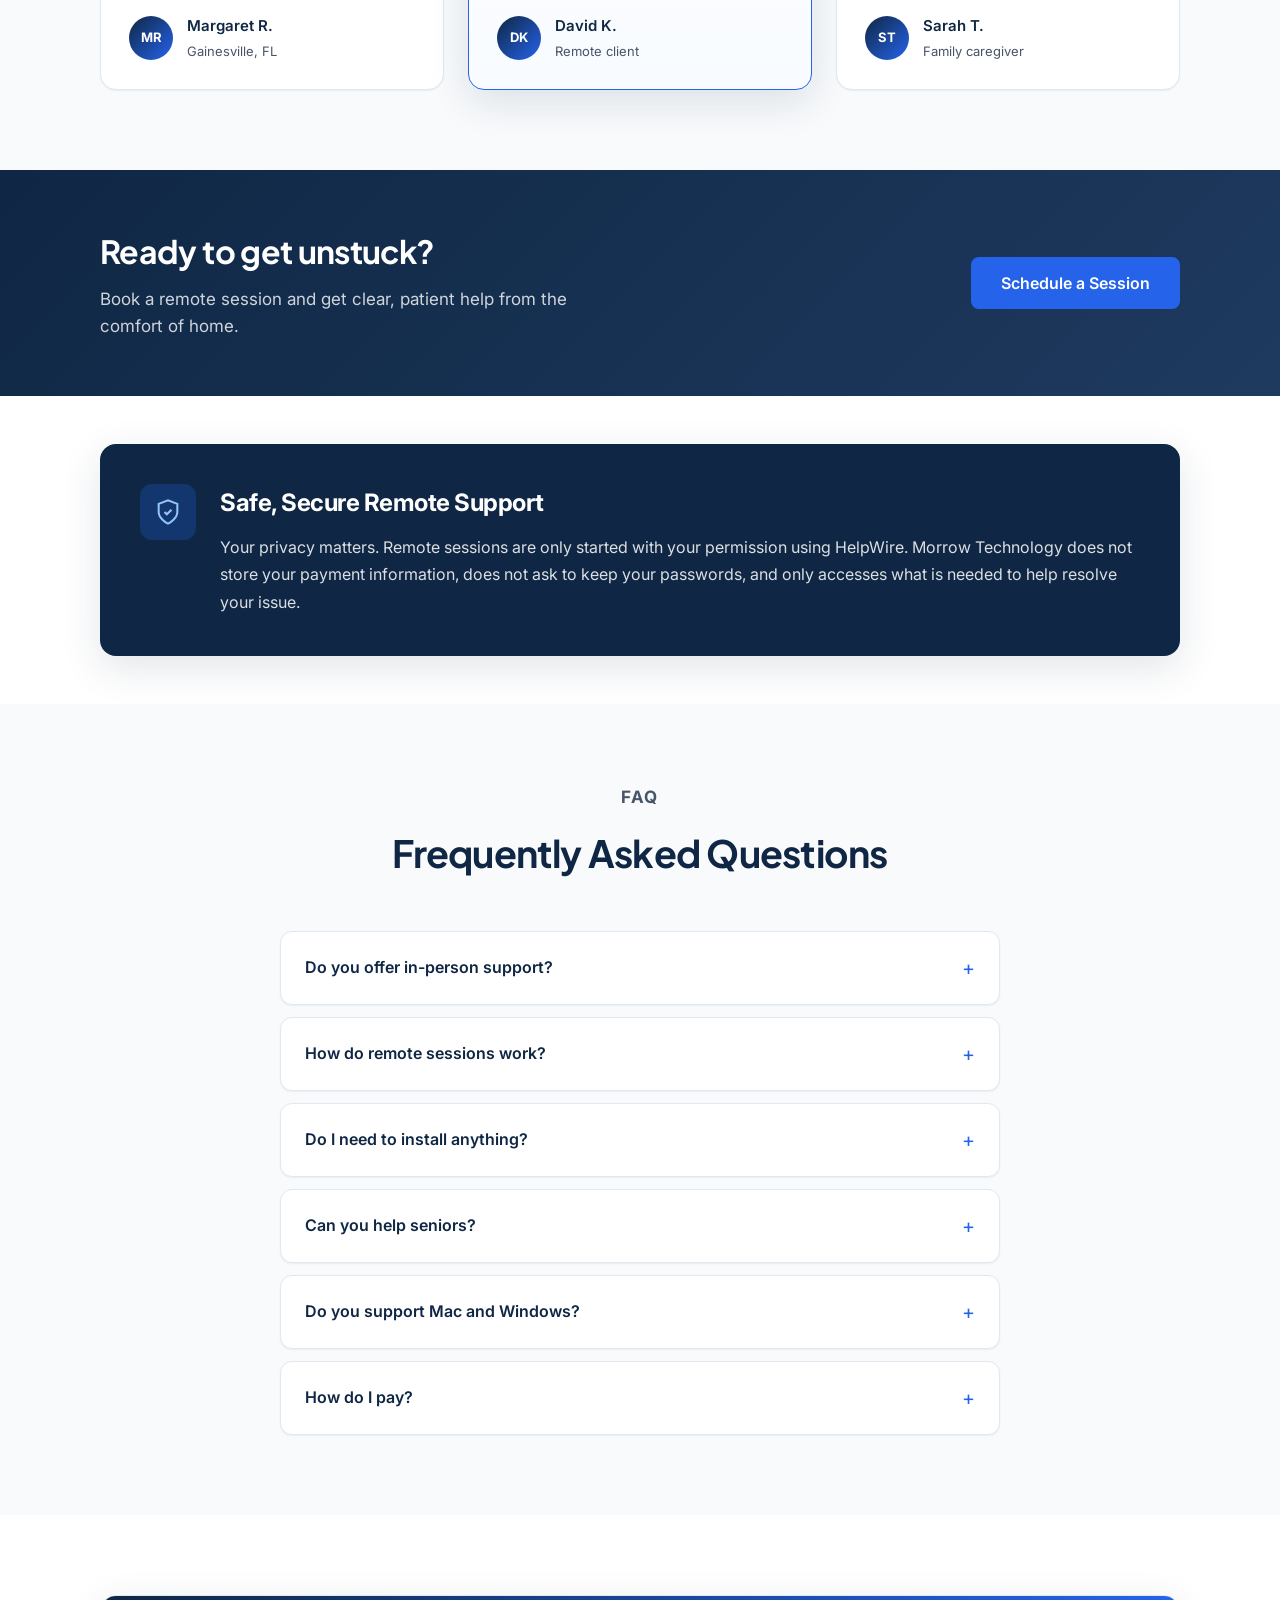
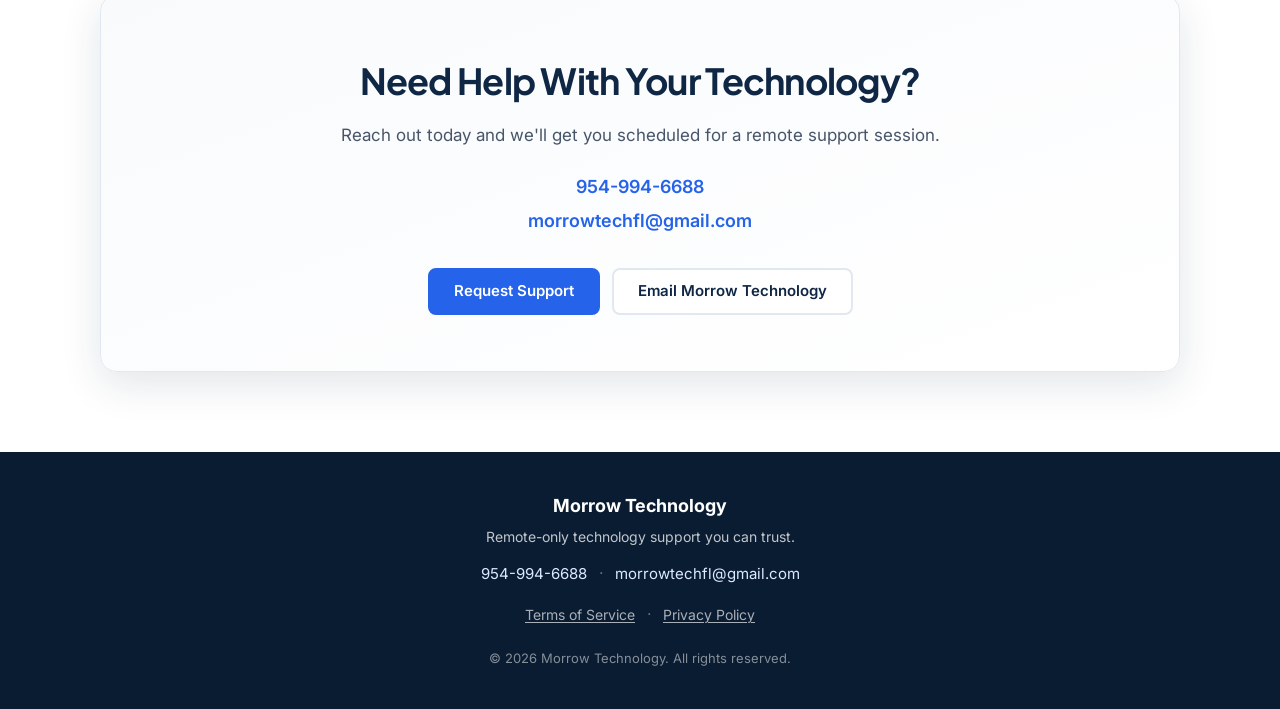
==== commit e25b120b: "Improve About layout side-by-side spacing and logo scroll-to-top. Keep photo and bio aligned on tabl" ====
--- a/index.html
+++ b/index.html
@@ -17,7 +17,7 @@
   <!-- ========== NAVIGATION ========== -->
   <header class="site-header" id="top">
     <nav class="nav container" aria-label="Main navigation">
-      <a href="#top" class="logo">
+      <a href="#top" class="logo" id="site-logo" aria-label="Back to top of page">
         <img src="assets/logo.png" alt="Morrow Technology" class="logo-img">
       </a>
 
@@ -512,6 +512,6 @@
     </div>
   </footer>
 
-  <script src="script.js?v=4"></script>
+  <script src="script.js?v=5"></script>
 </body>
 </html>
--- a/styles.css
+++ b/styles.css
@@ -711,13 +711,16 @@
 
 .about-grid {
   display: grid;
-  grid-template-columns: minmax(260px, 380px) 1fr;
-  gap: 3rem;
-  align-items: center;
+  grid-template-columns: minmax(280px, 360px) minmax(0, 1fr);
+  gap: clamp(2rem, 5vw, 4.5rem);
+  align-items: start;
+  max-width: 1040px;
+  margin: 0 auto;
 }
 
 .about-photo-wrap {
   position: relative;
+  width: 100%;
 }
 
 .about-photo-wrap::before {
@@ -747,21 +750,25 @@
   margin-bottom: 0.75rem;
 }
 
+.about-content {
+  padding-top: 0.25rem;
+}
+
 .about-content h2 {
   font-family: var(--font-display);
   font-size: clamp(1.75rem, 3.5vw, 2.25rem);
   font-weight: 700;
   color: var(--navy);
   letter-spacing: -0.02em;
-  margin-bottom: 1.25rem;
+  margin-bottom: 1.5rem;
   line-height: 1.2;
 }
 
 .about-content p {
-  font-size: 1rem;
-  line-height: 1.75;
+  font-size: 1.0125rem;
+  line-height: 1.8;
   color: var(--gray-600);
-  margin-bottom: 1rem;
+  margin-bottom: 1.125rem;
 }
 
 .about-tagline {
@@ -1267,29 +1274,8 @@
   }
 
   .about-grid {
-    grid-template-columns: 1fr;
-    gap: 2rem;
-    max-width: 560px;
-    margin: 0 auto;
-  }
-
-  .about-photo-wrap {
-    max-width: 340px;
-    margin: 0 auto;
-  }
-
-  .about-content .section-label,
-  .about-content h2 {
-    text-align: center;
-  }
-
-  .about-content p,
-  .about-signature {
-    text-align: left;
-  }
-
-  .about-tagline {
-    text-align: center;
+    grid-template-columns: minmax(240px, 320px) minmax(0, 1fr);
+    gap: 2.5rem;
   }
 
   .trust-strip-inner {
@@ -1311,6 +1297,25 @@
 
   .benefits-grid {
     grid-template-columns: repeat(2, 1fr);
+  }
+}
+
+@media (max-width: 720px) {
+  .about-grid {
+    grid-template-columns: 1fr;
+    gap: 2rem;
+    max-width: 520px;
+  }
+
+  .about-photo-wrap {
+    max-width: 320px;
+    margin: 0 auto;
+  }
+
+  .about-content .section-label,
+  .about-content h2,
+  .about-tagline {
+    text-align: center;
   }
 }
 
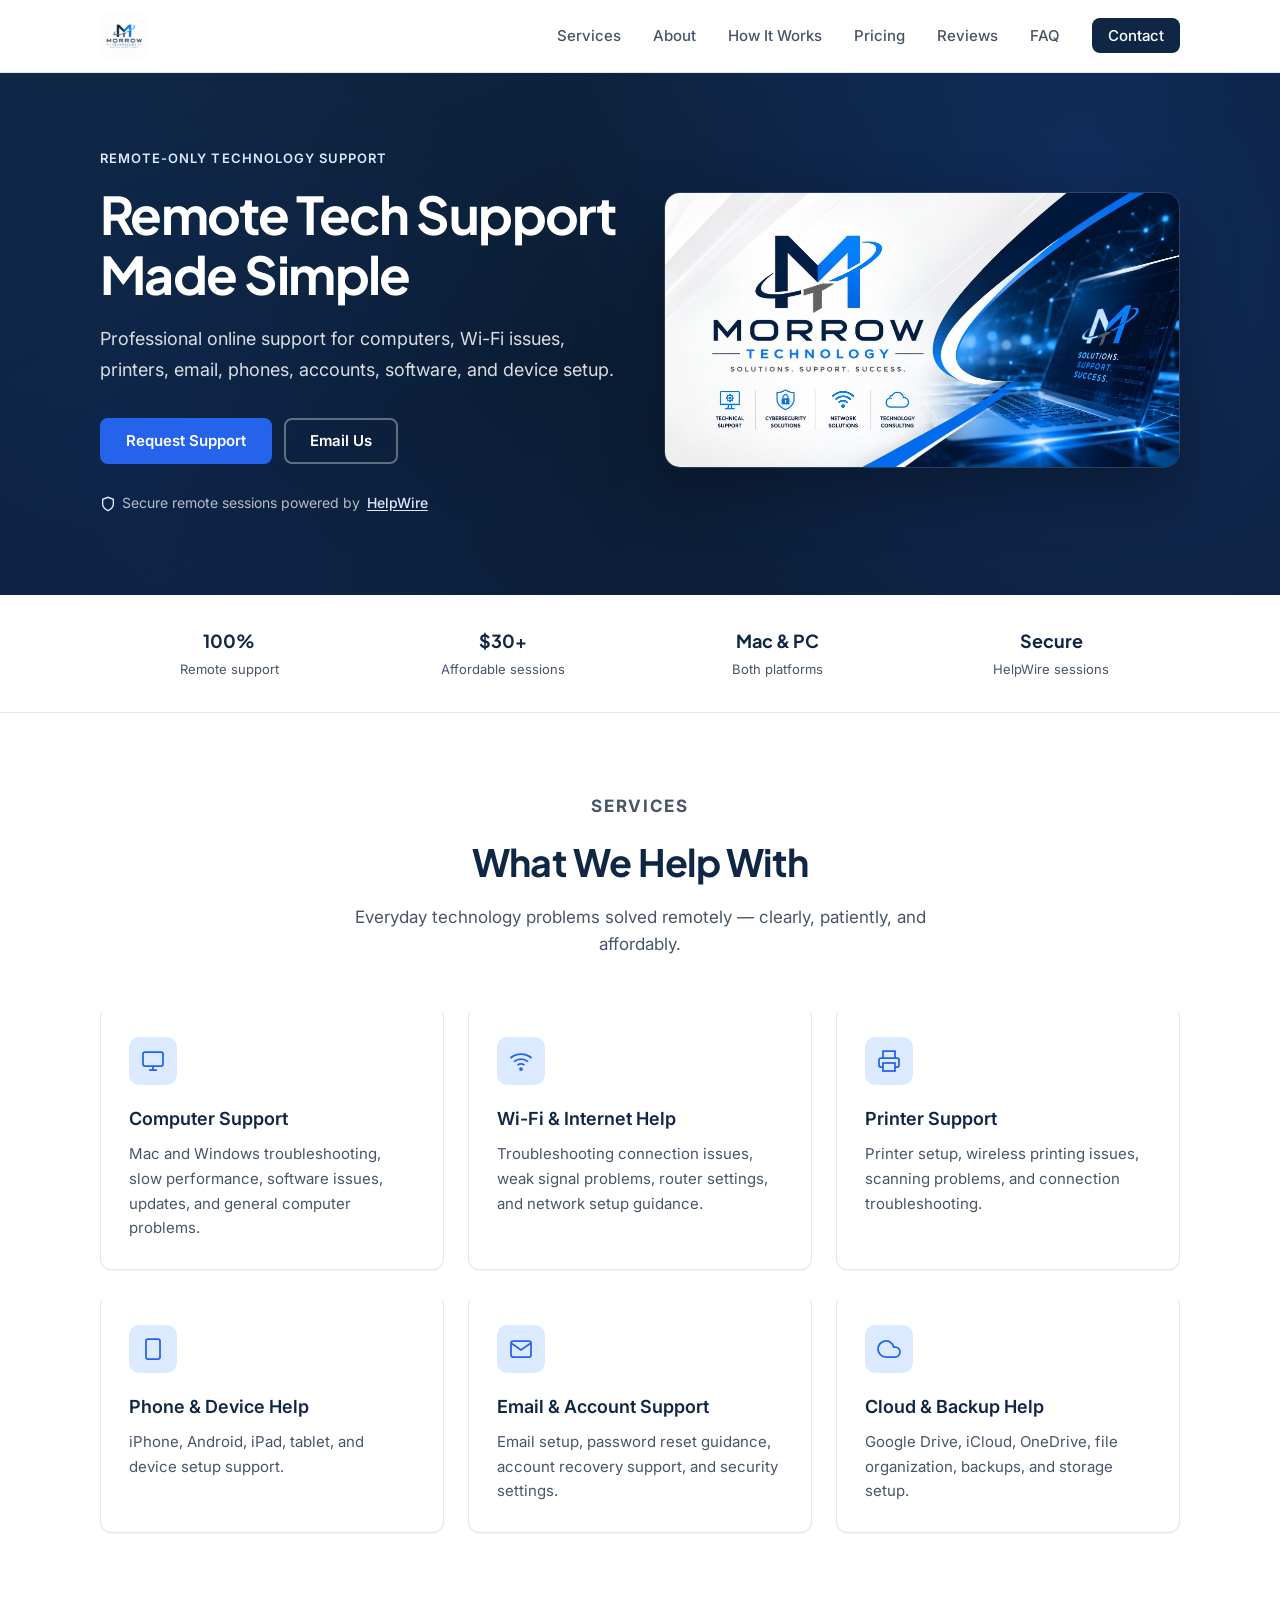
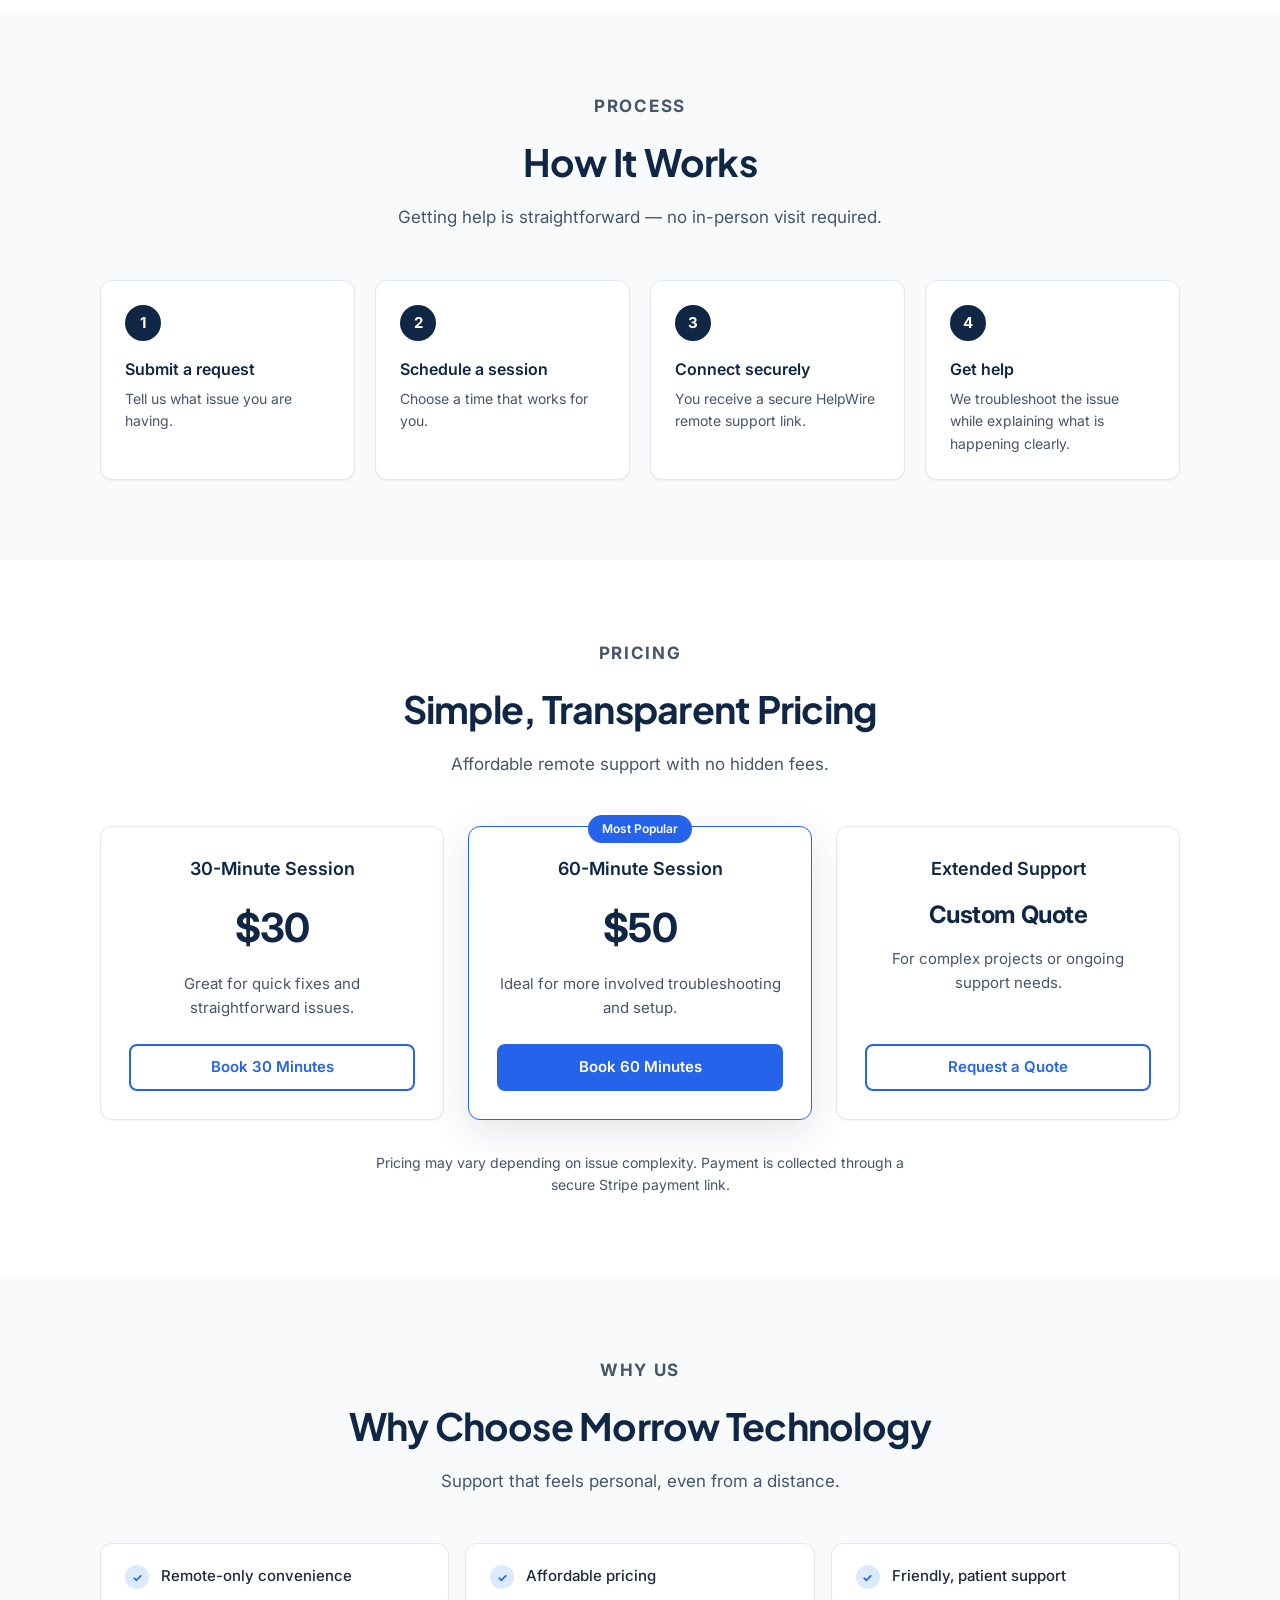
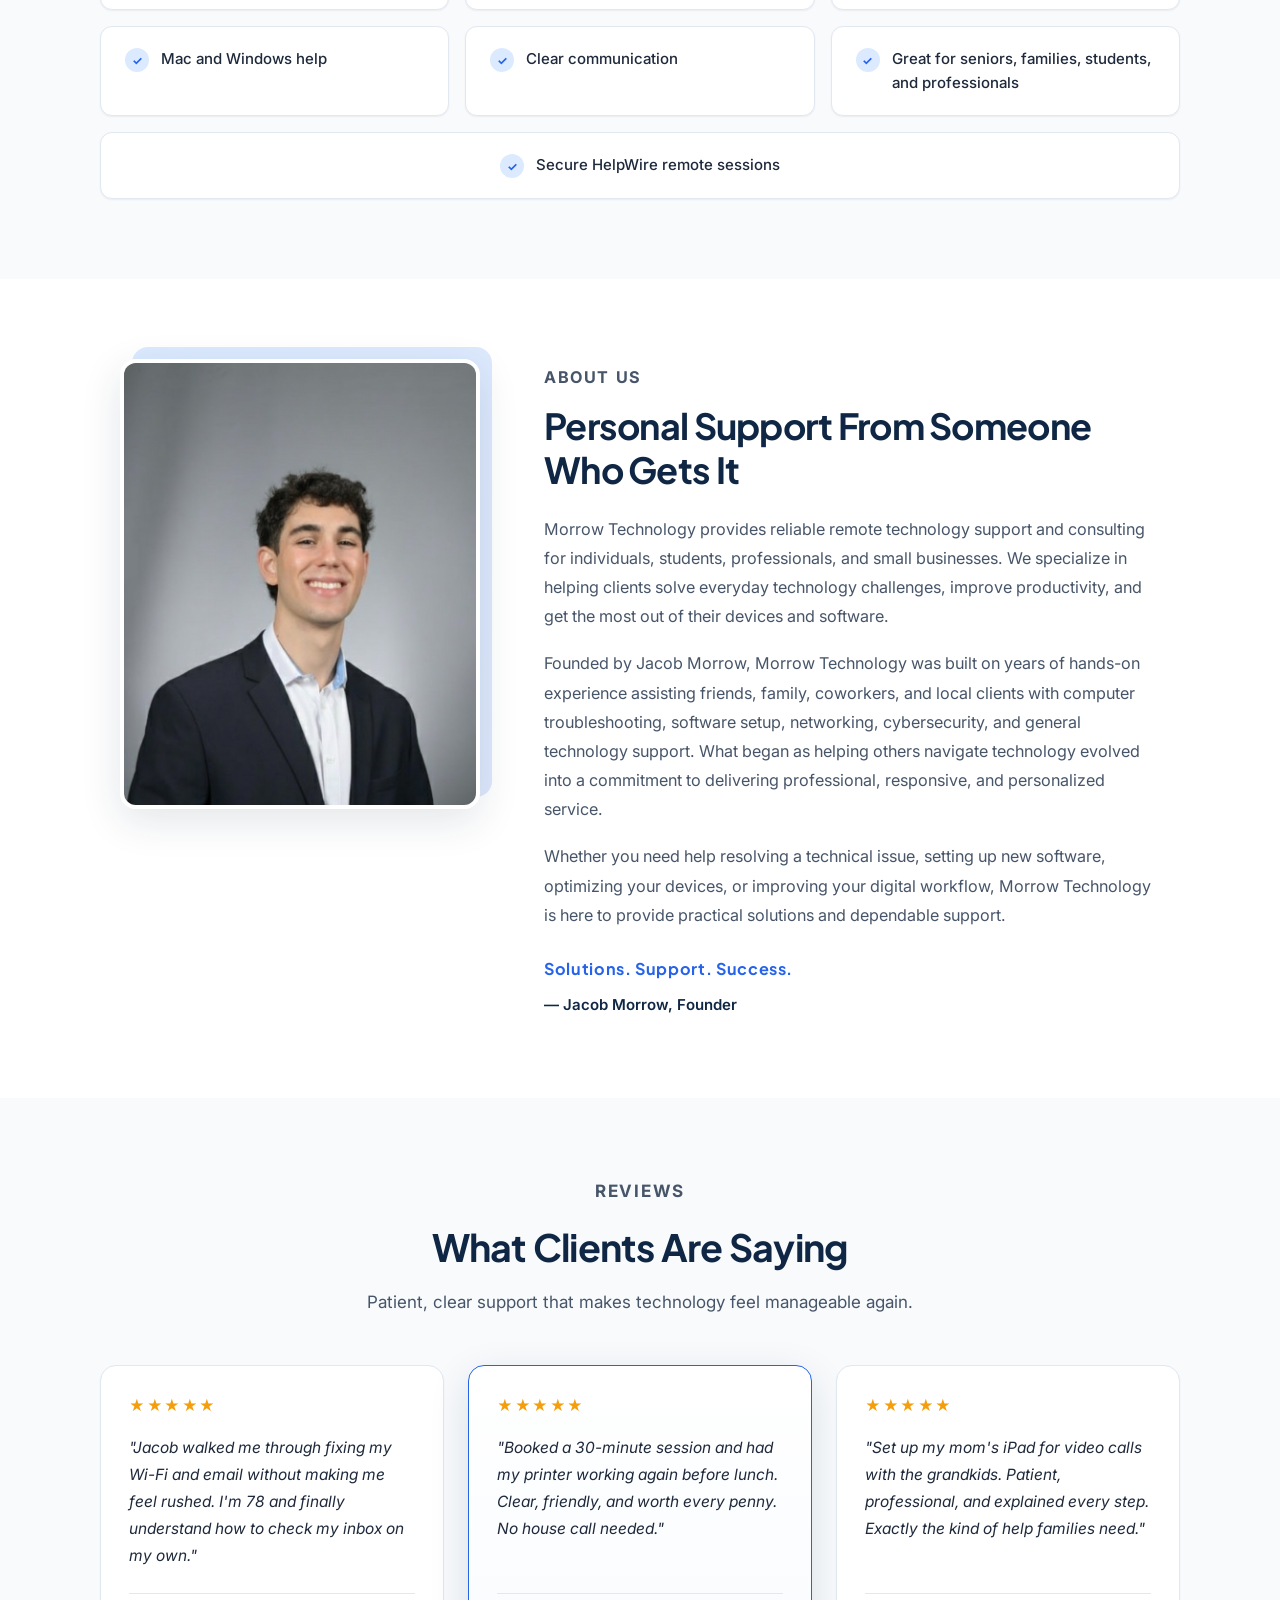
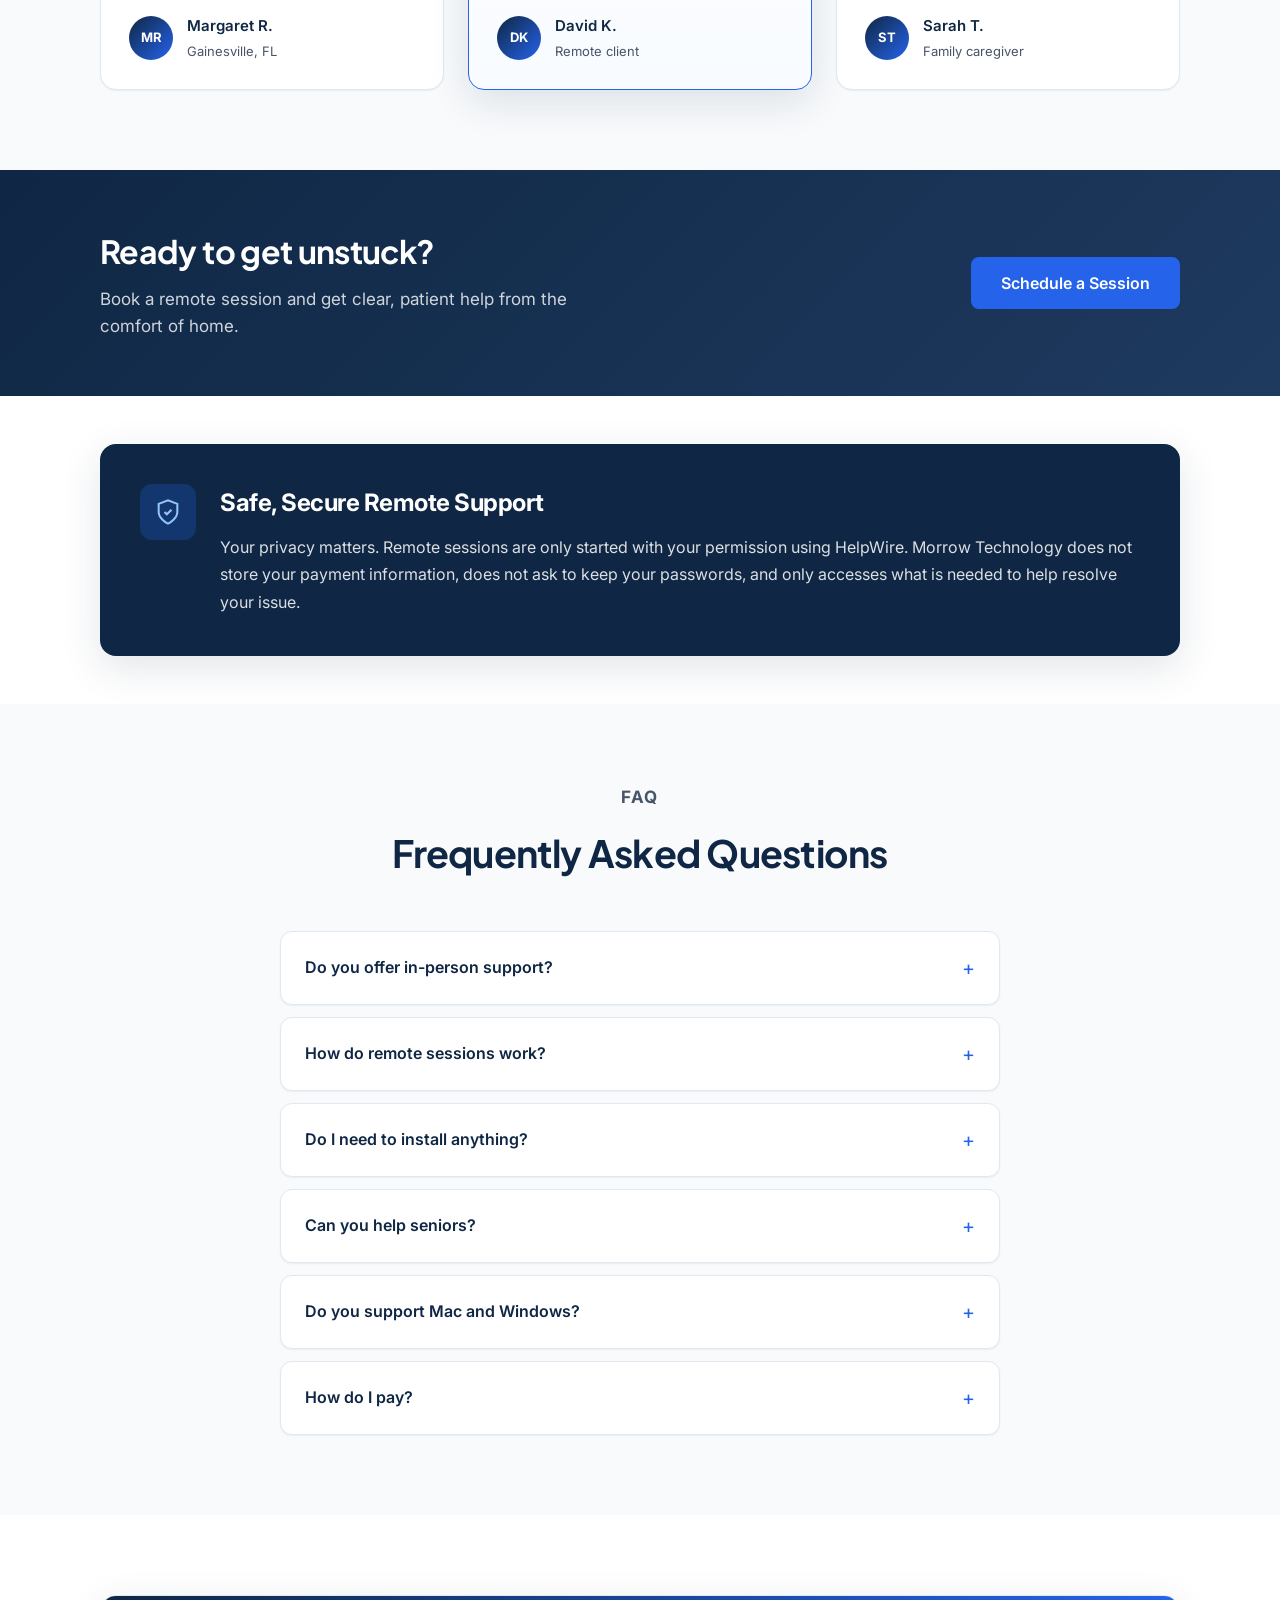
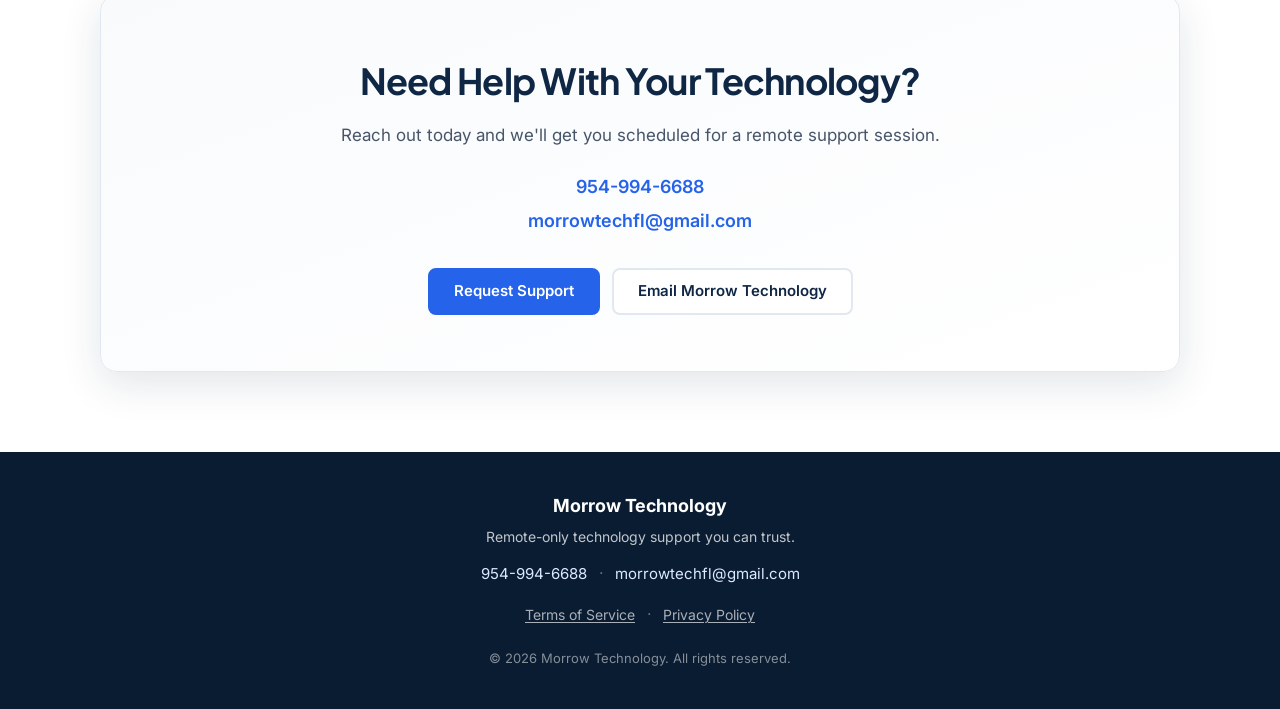
==== commit 16230837: "Add marketing banner to the hero section. Replace the placeholder hero card with the branded banner " ====
--- a/index.html
+++ b/index.html
@@ -14,8 +14,10 @@
 </head>
 <body>
 
+  <span id="top" class="page-top-anchor" aria-hidden="true"></span>
+
   <!-- ========== NAVIGATION ========== -->
-  <header class="site-header" id="top">
+  <header class="site-header">
     <nav class="nav container" aria-label="Main navigation">
       <a href="#top" class="logo" id="site-logo" aria-label="Back to top of page">
         <img src="assets/logo.png" alt="Morrow Technology" class="logo-img">
@@ -63,19 +65,16 @@
             <a href="https://www.helpwire.app/" class="inline-link" id="helpwire-link">HelpWire</a>
           </p>
         </div>
-        <div class="hero-visual" aria-hidden="true">
-          <div class="hero-card">
-            <div class="hero-card-header">
-              <span class="status-dot"></span>
-              <span>Remote Session Ready</span>
-            </div>
-            <ul class="hero-card-list">
-              <li><span class="check">✓</span> Computer troubleshooting</li>
-              <li><span class="check">✓</span> Wi-Fi &amp; network help</li>
-              <li><span class="check">✓</span> Email &amp; account support</li>
-              <li><span class="check">✓</span> Device setup guidance</li>
-            </ul>
-          </div>
+        <div class="hero-visual">
+          <!-- TODO: Replace banner image path if you update marketing artwork -->
+          <img
+            src="assets/banner.png"
+            alt="Morrow Technology — Solutions. Support. Success. Technical support, cybersecurity, network solutions, and technology consulting."
+            class="hero-banner"
+            width="1024"
+            height="546"
+            loading="eager"
+          >
         </div>
       </div>
     </section>
@@ -512,6 +511,6 @@
     </div>
   </footer>
 
-  <script src="script.js?v=5"></script>
+  <script src="script.js?v=6"></script>
 </body>
 </html>
--- a/styles.css
+++ b/styles.css
@@ -42,6 +42,14 @@
   scroll-padding-top: var(--header-height);
 }
 
+.page-top-anchor {
+  display: block;
+  width: 0;
+  height: 0;
+  overflow: hidden;
+  scroll-margin-top: 0;
+}
+
 body {
   font-family: var(--font);
   font-size: 1rem;
@@ -342,59 +350,17 @@
 .hero-visual {
   display: flex;
   justify-content: center;
-}
-
-.hero-card {
-  background: rgba(255, 255, 255, 0.1);
-  border: 1px solid rgba(255, 255, 255, 0.18);
+  align-items: center;
+}
+
+.hero-banner {
+  width: 100%;
+  max-width: 540px;
+  height: auto;
   border-radius: var(--radius-lg);
-  padding: 1.75rem;
-  width: 100%;
-  max-width: 380px;
-  backdrop-filter: blur(12px);
-  box-shadow: 0 20px 50px rgba(0, 0, 0, 0.2);
-}
-
-.hero-card-header {
-  display: flex;
-  align-items: center;
-  gap: 0.5rem;
-  font-size: 0.875rem;
-  font-weight: 600;
-  color: rgba(255, 255, 255, 0.9);
-  margin-bottom: 1.25rem;
-  padding-bottom: 1rem;
-  border-bottom: 1px solid rgba(255, 255, 255, 0.12);
-}
-
-.status-dot {
-  width: 8px;
-  height: 8px;
-  background: #4ade80;
-  border-radius: 50%;
-  box-shadow: 0 0 8px rgba(74, 222, 128, 0.5);
-}
-
-.hero-card-list li {
-  display: flex;
-  align-items: center;
-  gap: 0.75rem;
-  padding: 0.625rem 0;
-  font-size: 0.9375rem;
-  color: rgba(255, 255, 255, 0.85);
-}
-
-.hero-card-list .check {
-  display: flex;
-  align-items: center;
-  justify-content: center;
-  width: 22px;
-  height: 22px;
-  background: rgba(37, 99, 235, 0.3);
-  color: #93c5fd;
-  border-radius: 50%;
-  font-size: 0.75rem;
-  flex-shrink: 0;
+  box-shadow: 0 24px 60px rgba(0, 0, 0, 0.28);
+  border: 1px solid rgba(255, 255, 255, 0.12);
+  display: block;
 }
 
 /* ========== Trust Strip ========== */
@@ -1264,7 +1230,13 @@
   }
 
   .hero-visual {
-    order: -1;
+    order: 0;
+    margin-top: 0.5rem;
+  }
+
+  .hero-banner {
+    max-width: 640px;
+    margin: 0 auto;
   }
 
   .services-grid,
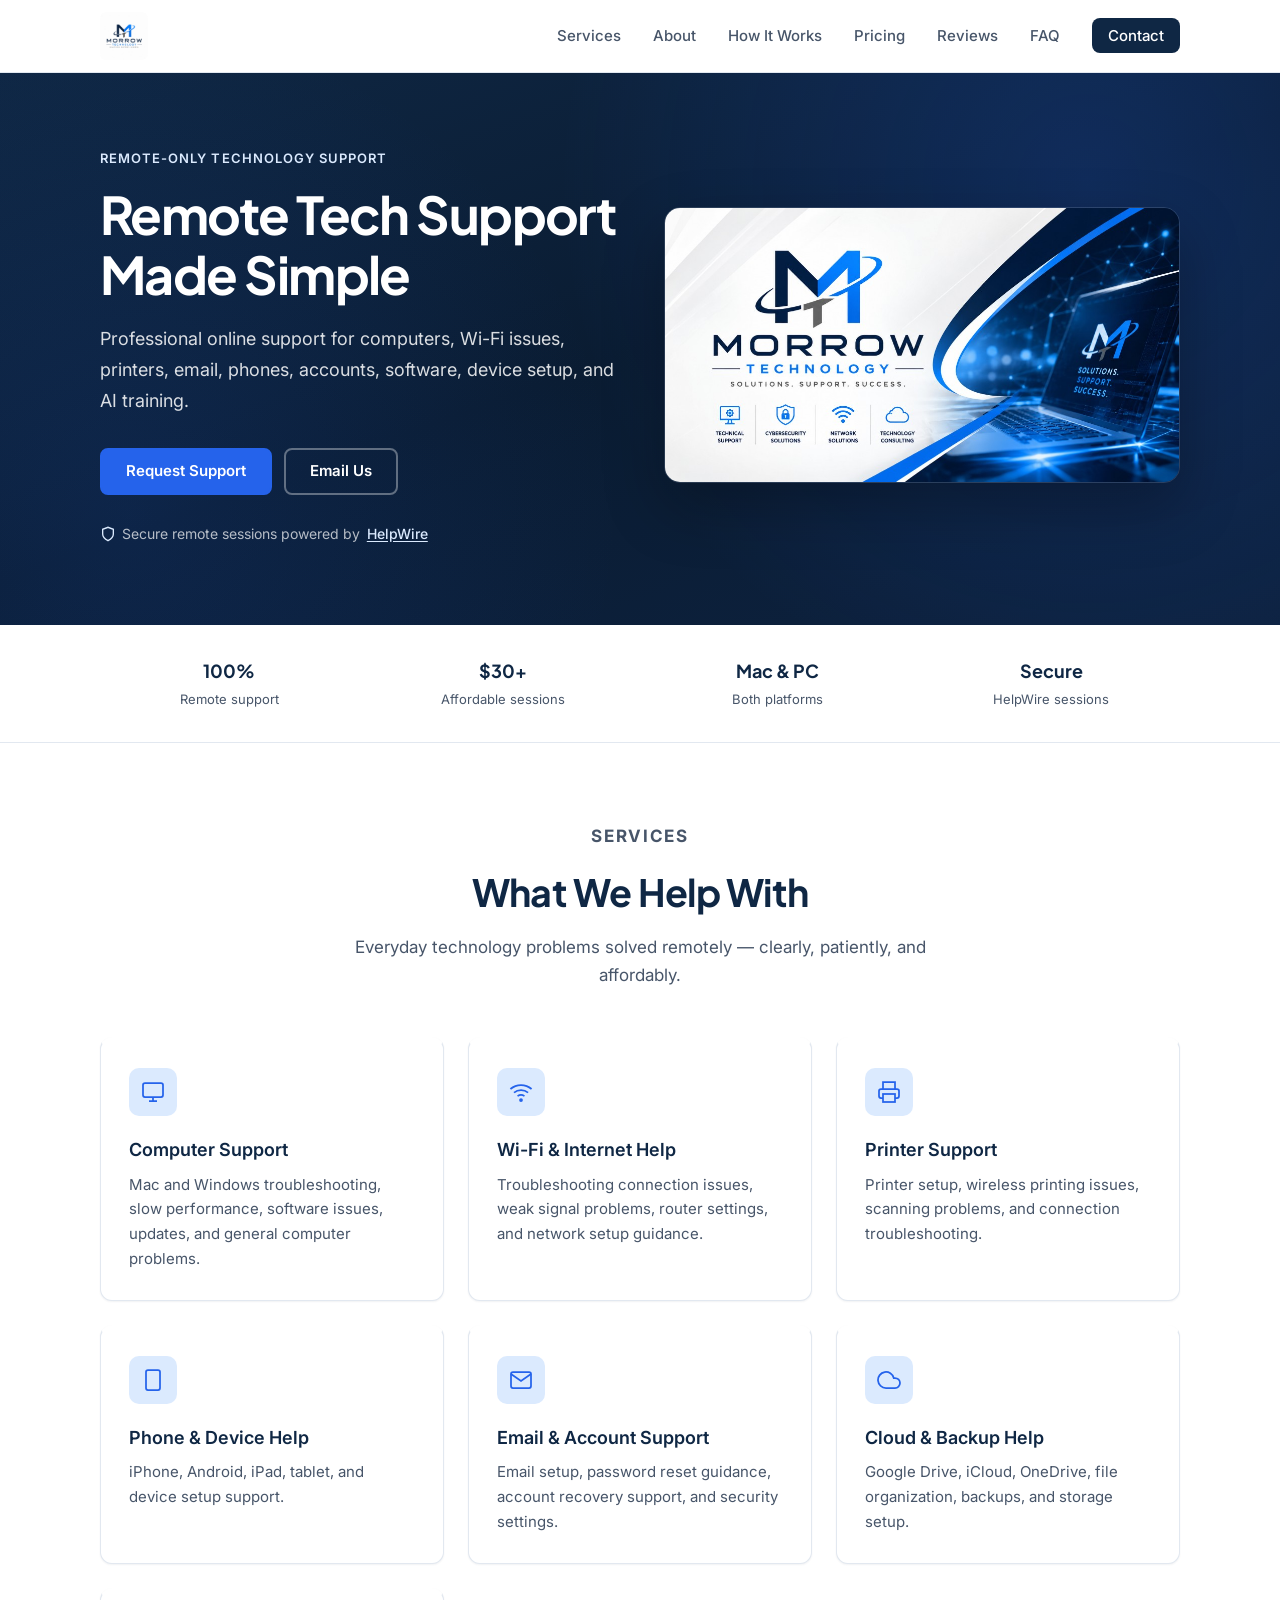
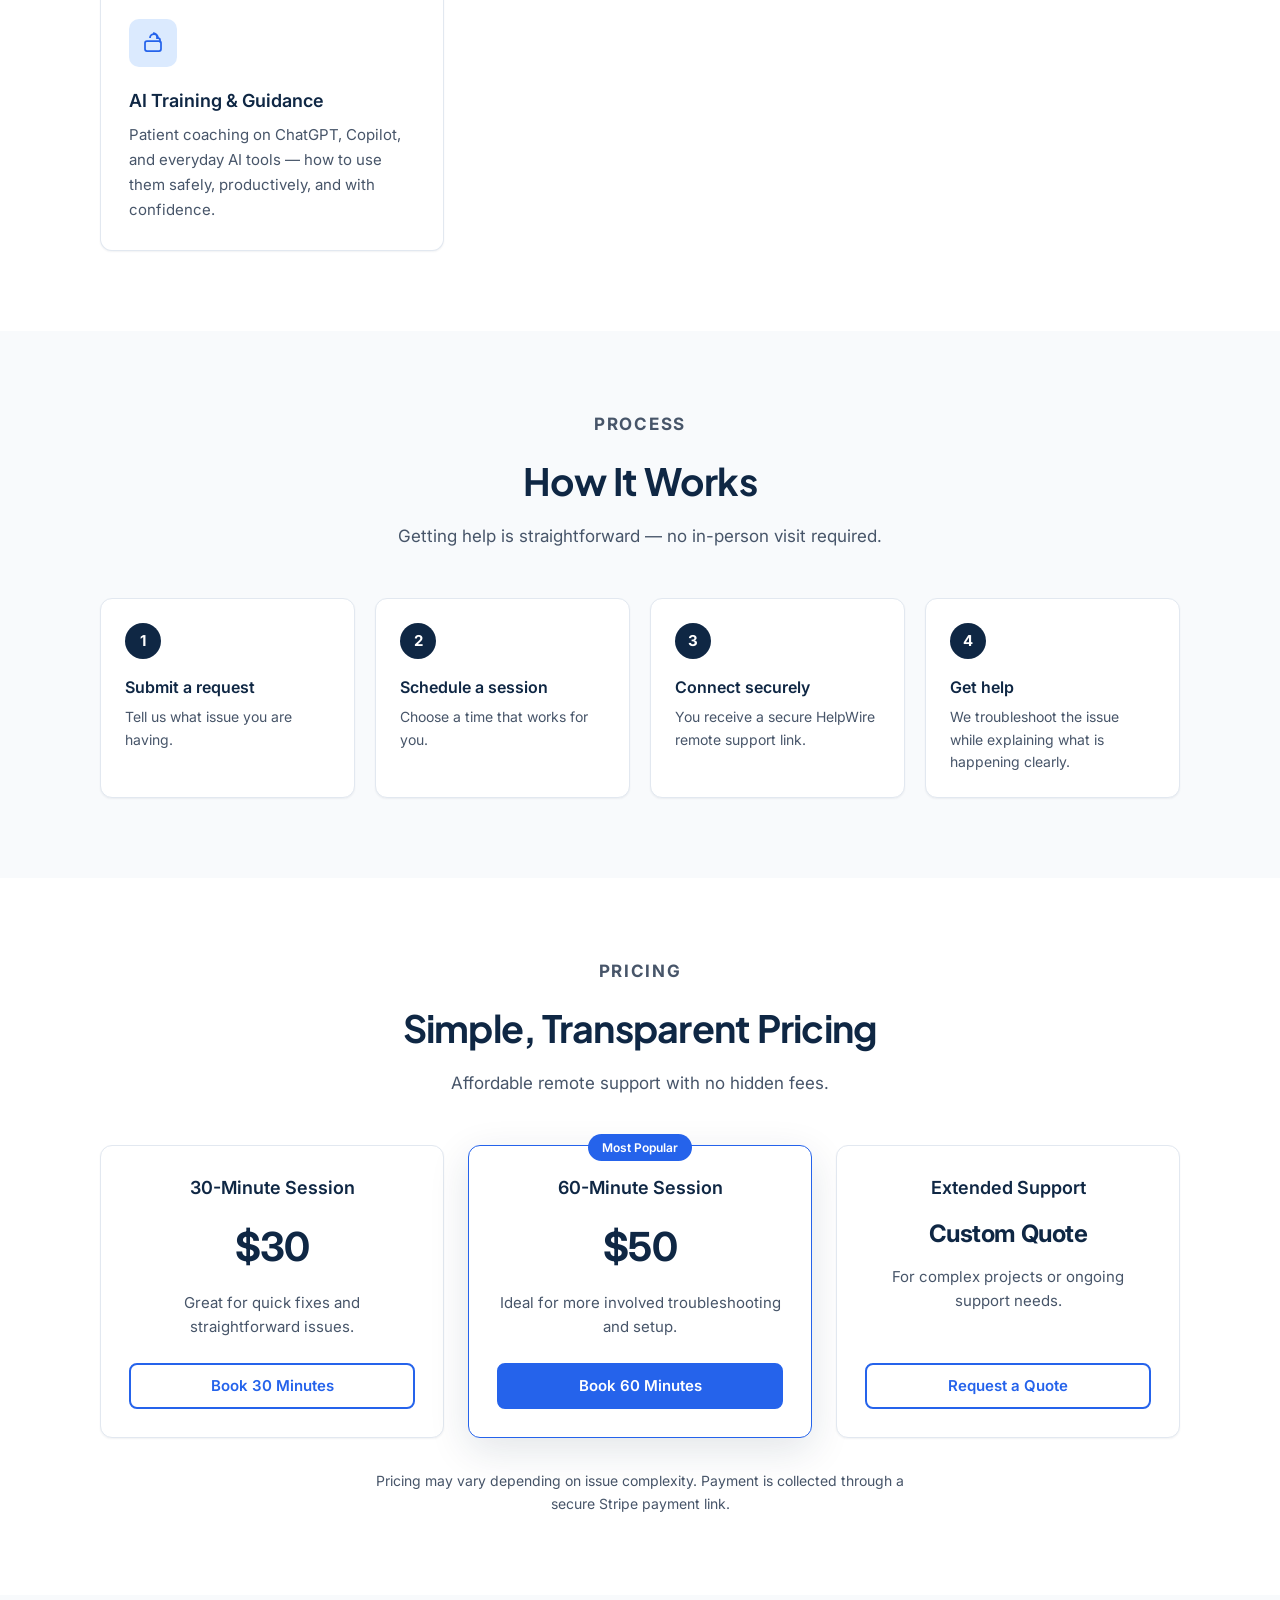
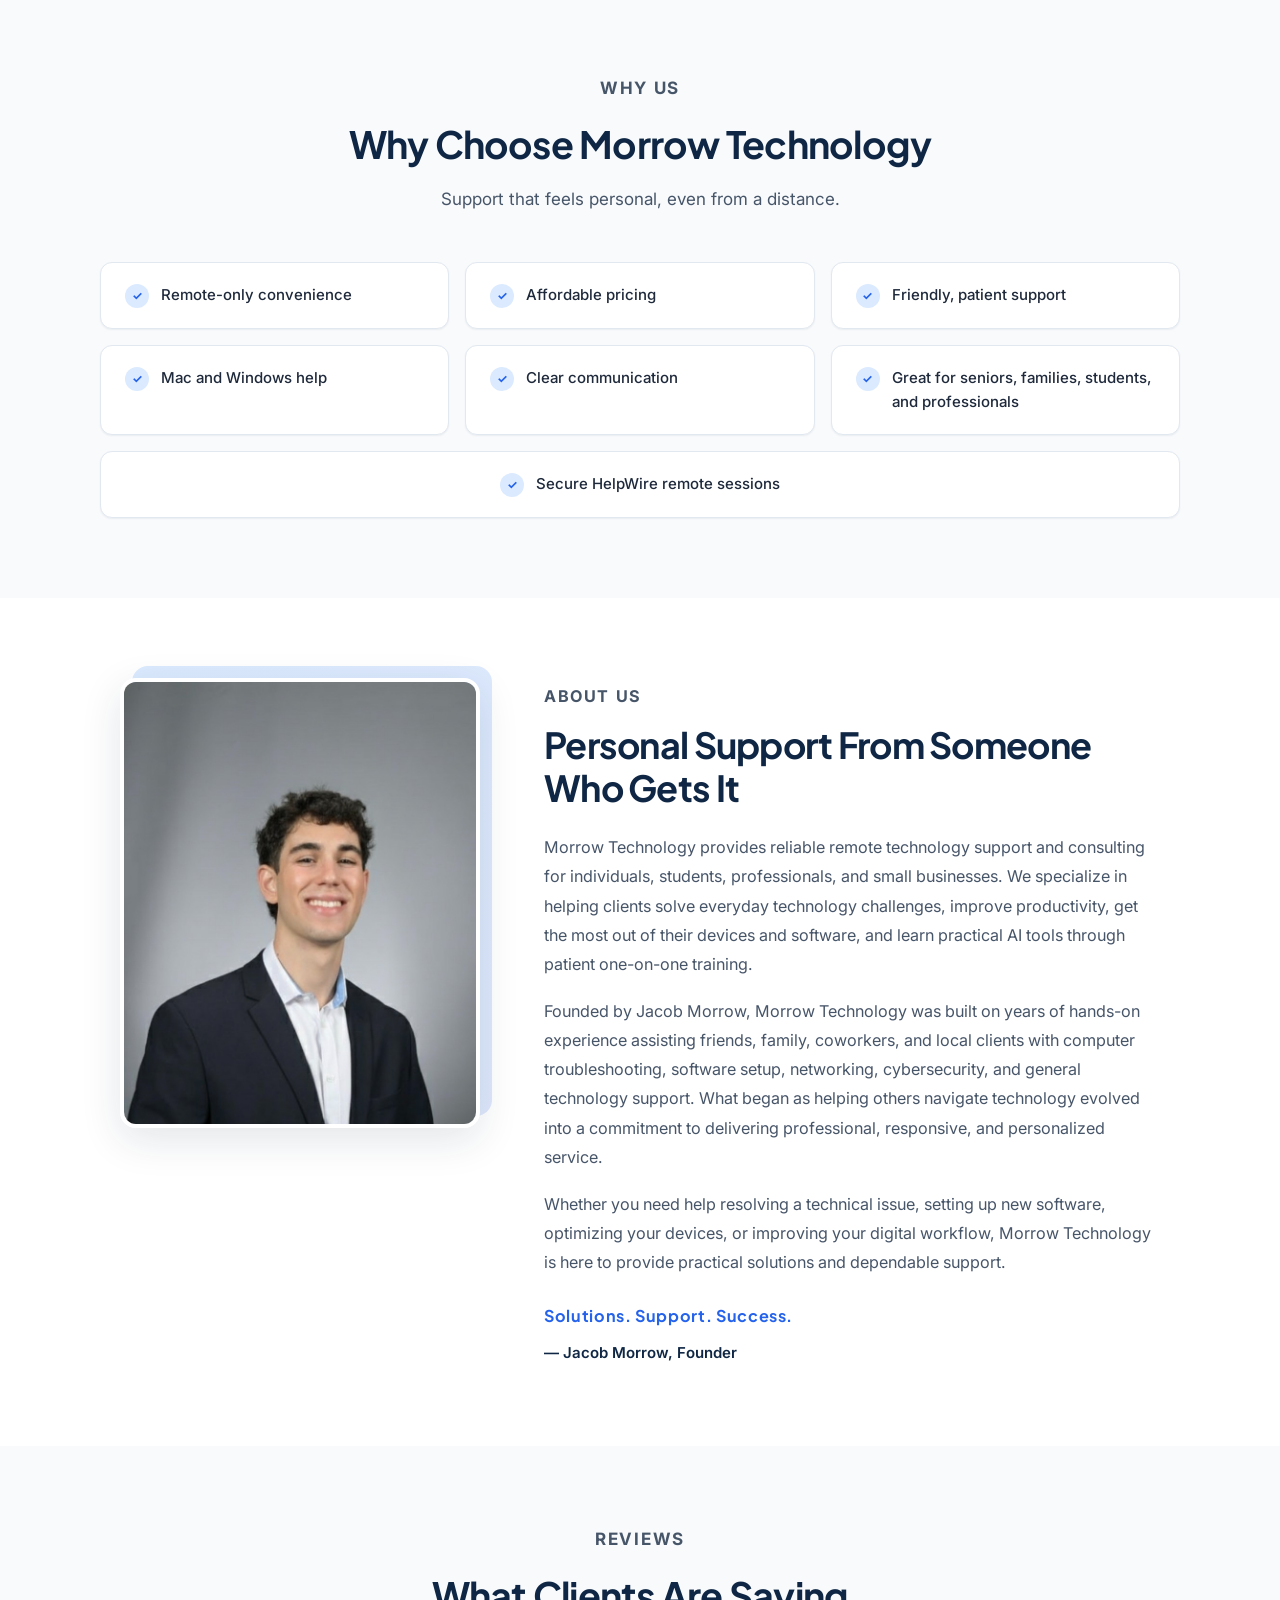
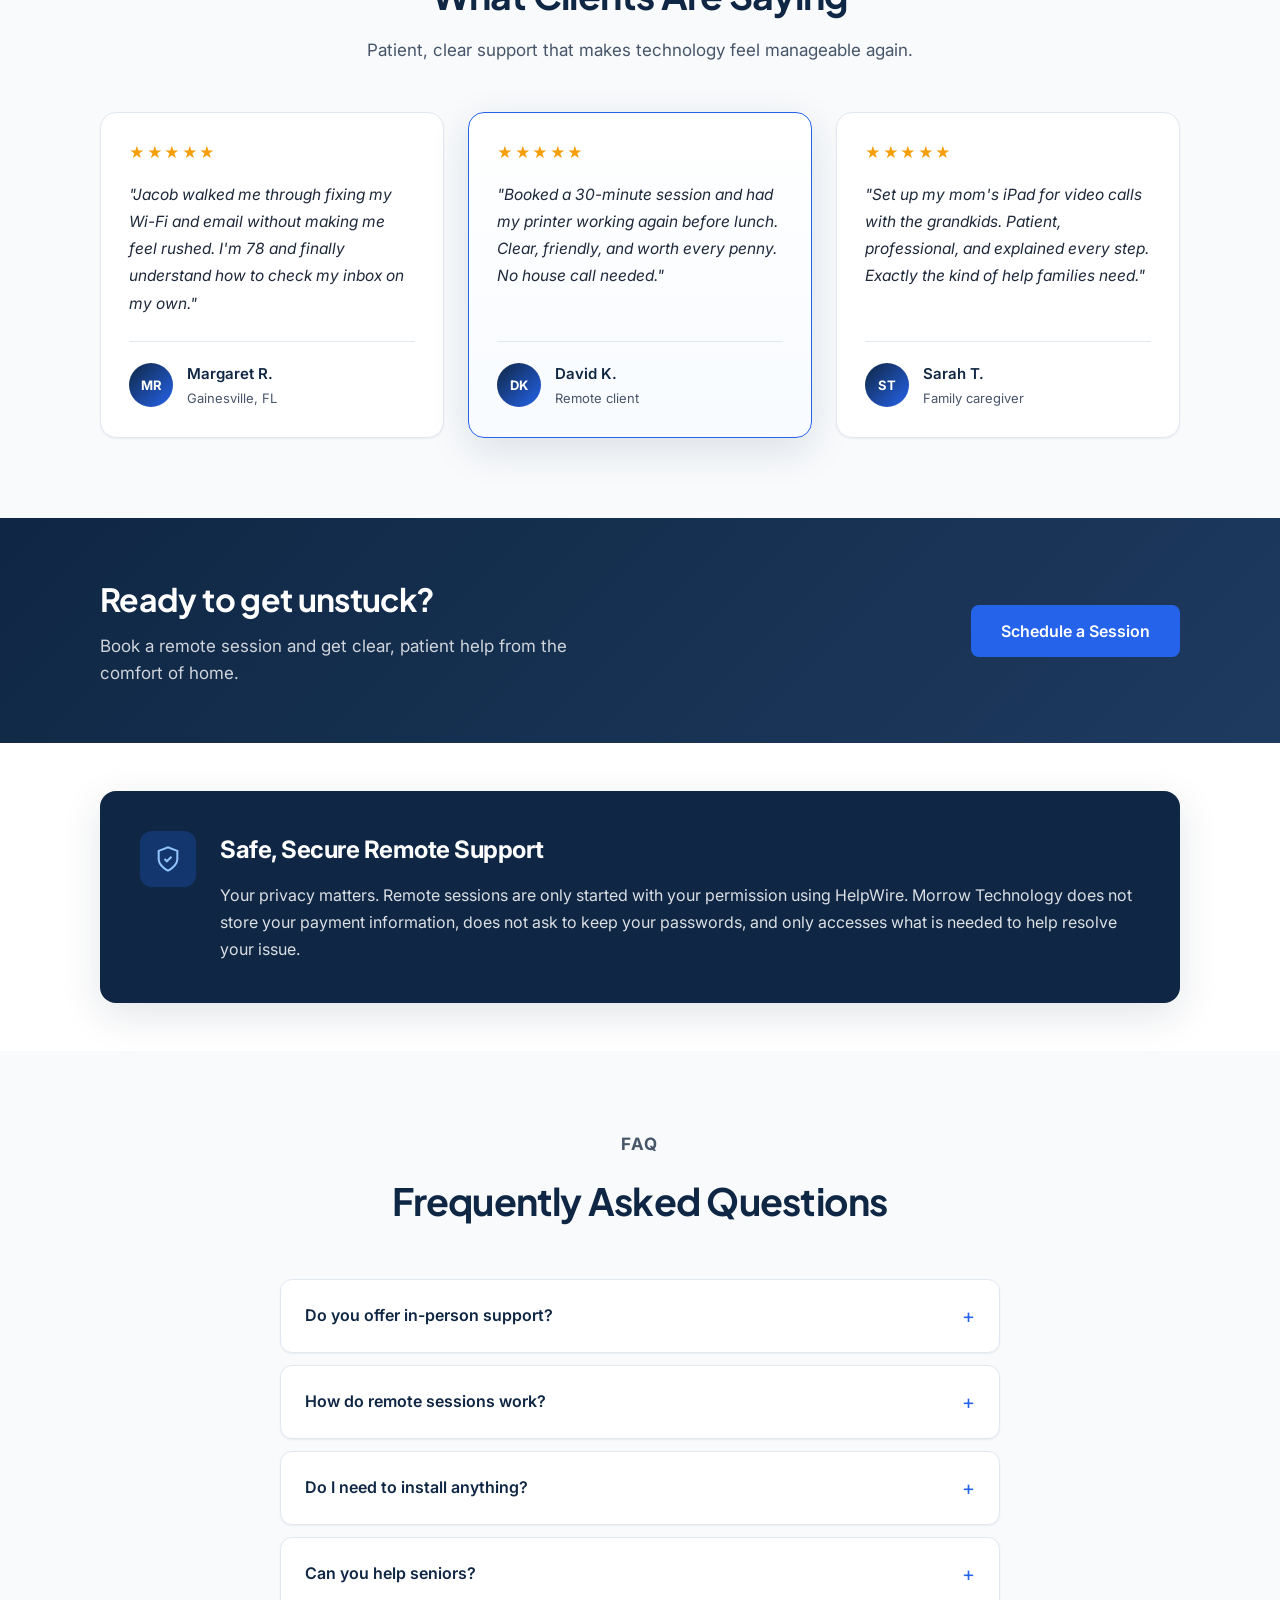
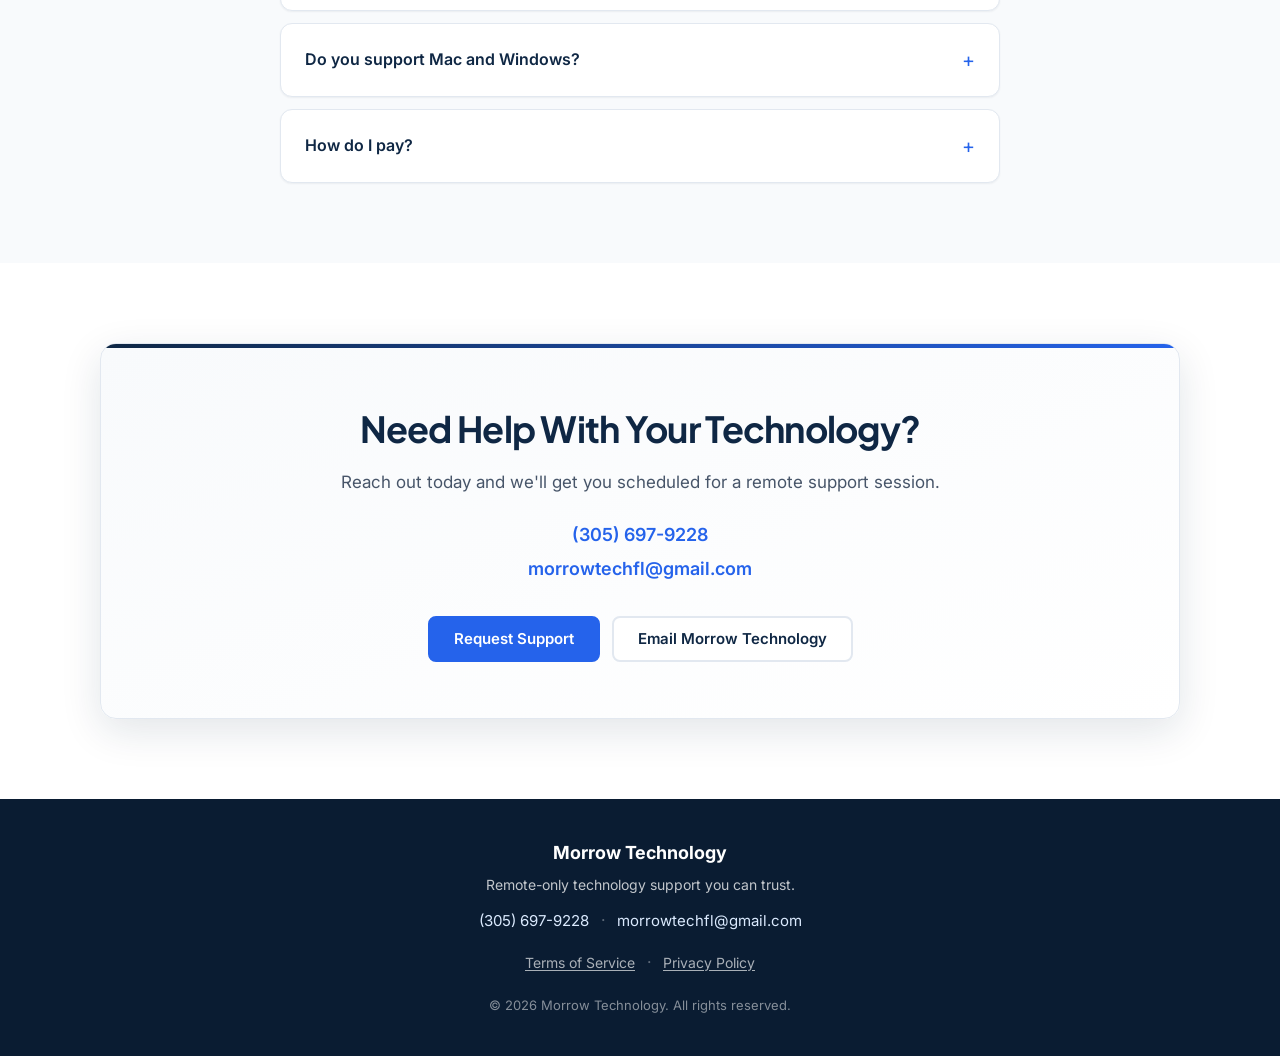
==== commit 0e59c98d: "Update phone number and add AI training to services. Replace the old contact number site-wide and hi" ====
--- a/index.html
+++ b/index.html
@@ -3,7 +3,7 @@
 <head>
   <meta charset="UTF-8">
   <meta name="viewport" content="width=device-width, initial-scale=1.0">
-  <meta name="description" content="Morrow Technology provides remote-only technology support for individuals, families, professionals, students, and seniors. Get help with computers, Wi-Fi, printers, email, and more.">
+  <meta name="description" content="Morrow Technology provides remote-only technology support and AI training for individuals, families, professionals, students, and seniors. Get help with computers, Wi-Fi, printers, email, and more.">
   <title>Morrow Technology | Remote Tech Support</title>
   <link rel="icon" type="image/png" href="assets/favicon.png">
   <link rel="apple-touch-icon" href="assets/favicon.png">
@@ -51,7 +51,7 @@
           <p class="eyebrow">Remote-Only Technology Support</p>
           <h1 id="hero-heading">Remote Tech Support Made Simple</h1>
           <p class="hero-subheadline">
-            Professional online support for computers, Wi-Fi issues, printers, email, phones, accounts, software, and device setup.
+            Professional online support for computers, Wi-Fi issues, printers, email, phones, accounts, software, device setup, and AI training.
           </p>
           <div class="hero-actions">
             <a href="https://calendly.com/morrowtechnology" class="btn btn-primary" id="hero-request-support" target="_blank" rel="noopener noreferrer">Request Support</a>
@@ -178,6 +178,19 @@
             <h3>Cloud &amp; Backup Help</h3>
             <p>Google Drive, iCloud, OneDrive, file organization, backups, and storage setup.</p>
           </article>
+
+          <article class="card service-card">
+            <div class="card-icon" aria-hidden="true">
+              <svg viewBox="0 0 24 24" fill="none" stroke="currentColor" stroke-width="1.75">
+                <path d="M12 2a4 4 0 0 1 4 4v1h1a2 2 0 0 1 2 2v2.5"/>
+                <path d="M9 7a4 4 0 0 1 8 0"/>
+                <rect x="4" y="10" width="16" height="10" rx="2"/>
+                <path d="M9 16h.01M15 16h.01"/>
+              </svg>
+            </div>
+            <h3>AI Training &amp; Guidance</h3>
+            <p>Patient coaching on ChatGPT, Copilot, and everyday AI tools — how to use them safely, productively, and with confidence.</p>
+          </article>
         </div>
       </div>
     </section>
@@ -317,7 +330,7 @@
             <p class="section-label">About Us</p>
             <h2 id="about-heading">Personal Support From Someone Who Gets It</h2>
             <p>
-              Morrow Technology provides reliable remote technology support and consulting for individuals, students, professionals, and small businesses. We specialize in helping clients solve everyday technology challenges, improve productivity, and get the most out of their devices and software.
+              Morrow Technology provides reliable remote technology support and consulting for individuals, students, professionals, and small businesses. We specialize in helping clients solve everyday technology challenges, improve productivity, get the most out of their devices and software, and learn practical AI tools through patient one-on-one training.
             </p>
             <p>
               Founded by Jacob Morrow, Morrow Technology was built on years of hands-on experience assisting friends, family, coworkers, and local clients with computer troubleshooting, software setup, networking, cybersecurity, and general technology support. What began as helping others navigate technology evolved into a commitment to delivering professional, responsive, and personalized service.
@@ -473,7 +486,7 @@
           <div class="contact-info">
             <!-- TODO: Update phone and email here -->
             <p class="contact-phone">
-              <a href="tel:+19549946688" id="contact-phone">954-994-6688</a>
+              <a href="tel:+13056979228" id="contact-phone">(305) 697-9228</a>
             </p>
             <p class="contact-email">
               <a href="mailto:morrowtechfl@gmail.com">morrowtechfl@gmail.com</a>
@@ -498,7 +511,7 @@
       <p class="footer-tagline">Remote-only technology support you can trust.</p>
       <p class="footer-contact">
         <!-- TODO: Update phone and email -->
-        <a href="tel:+19549946688" id="footer-phone">954-994-6688</a>
+        <a href="tel:+13056979228" id="footer-phone">(305) 697-9228</a>
         <span class="footer-separator" aria-hidden="true">·</span>
         <a href="mailto:morrowtechfl@gmail.com">morrowtechfl@gmail.com</a>
       </p>
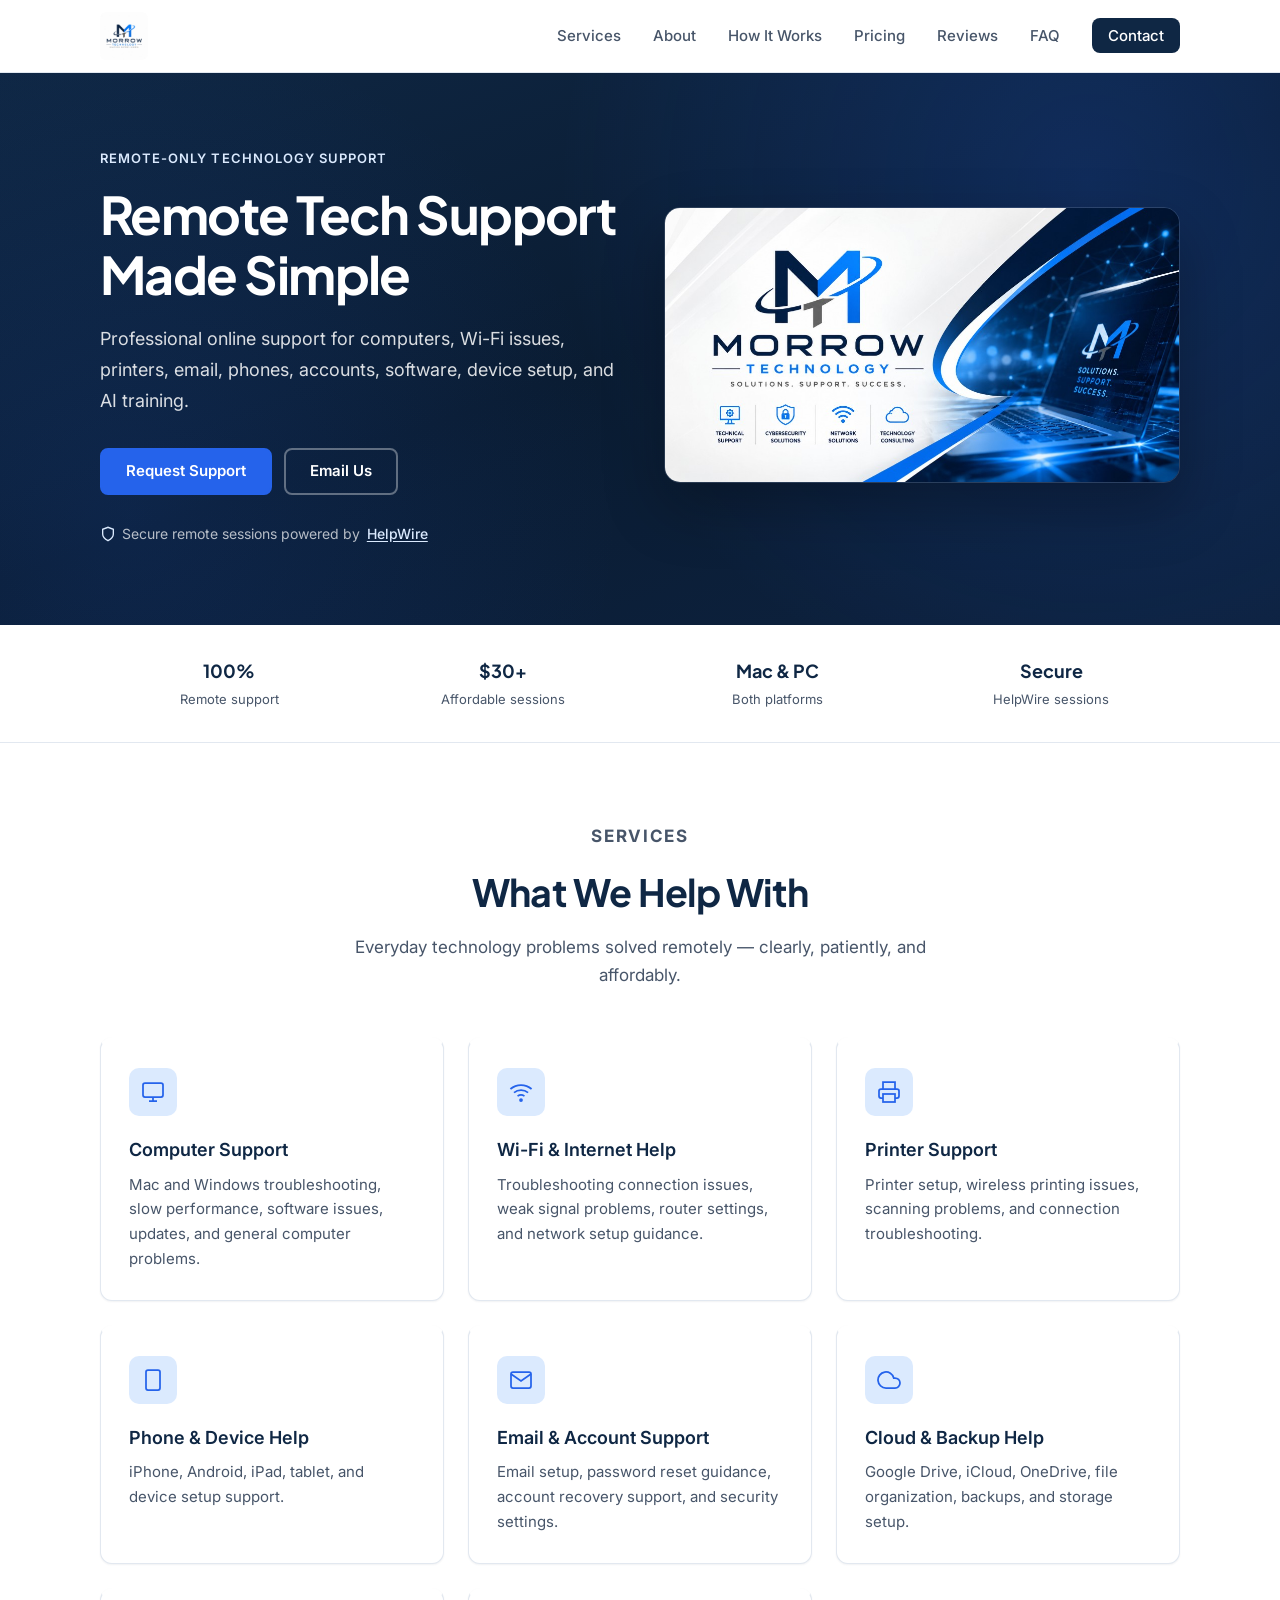
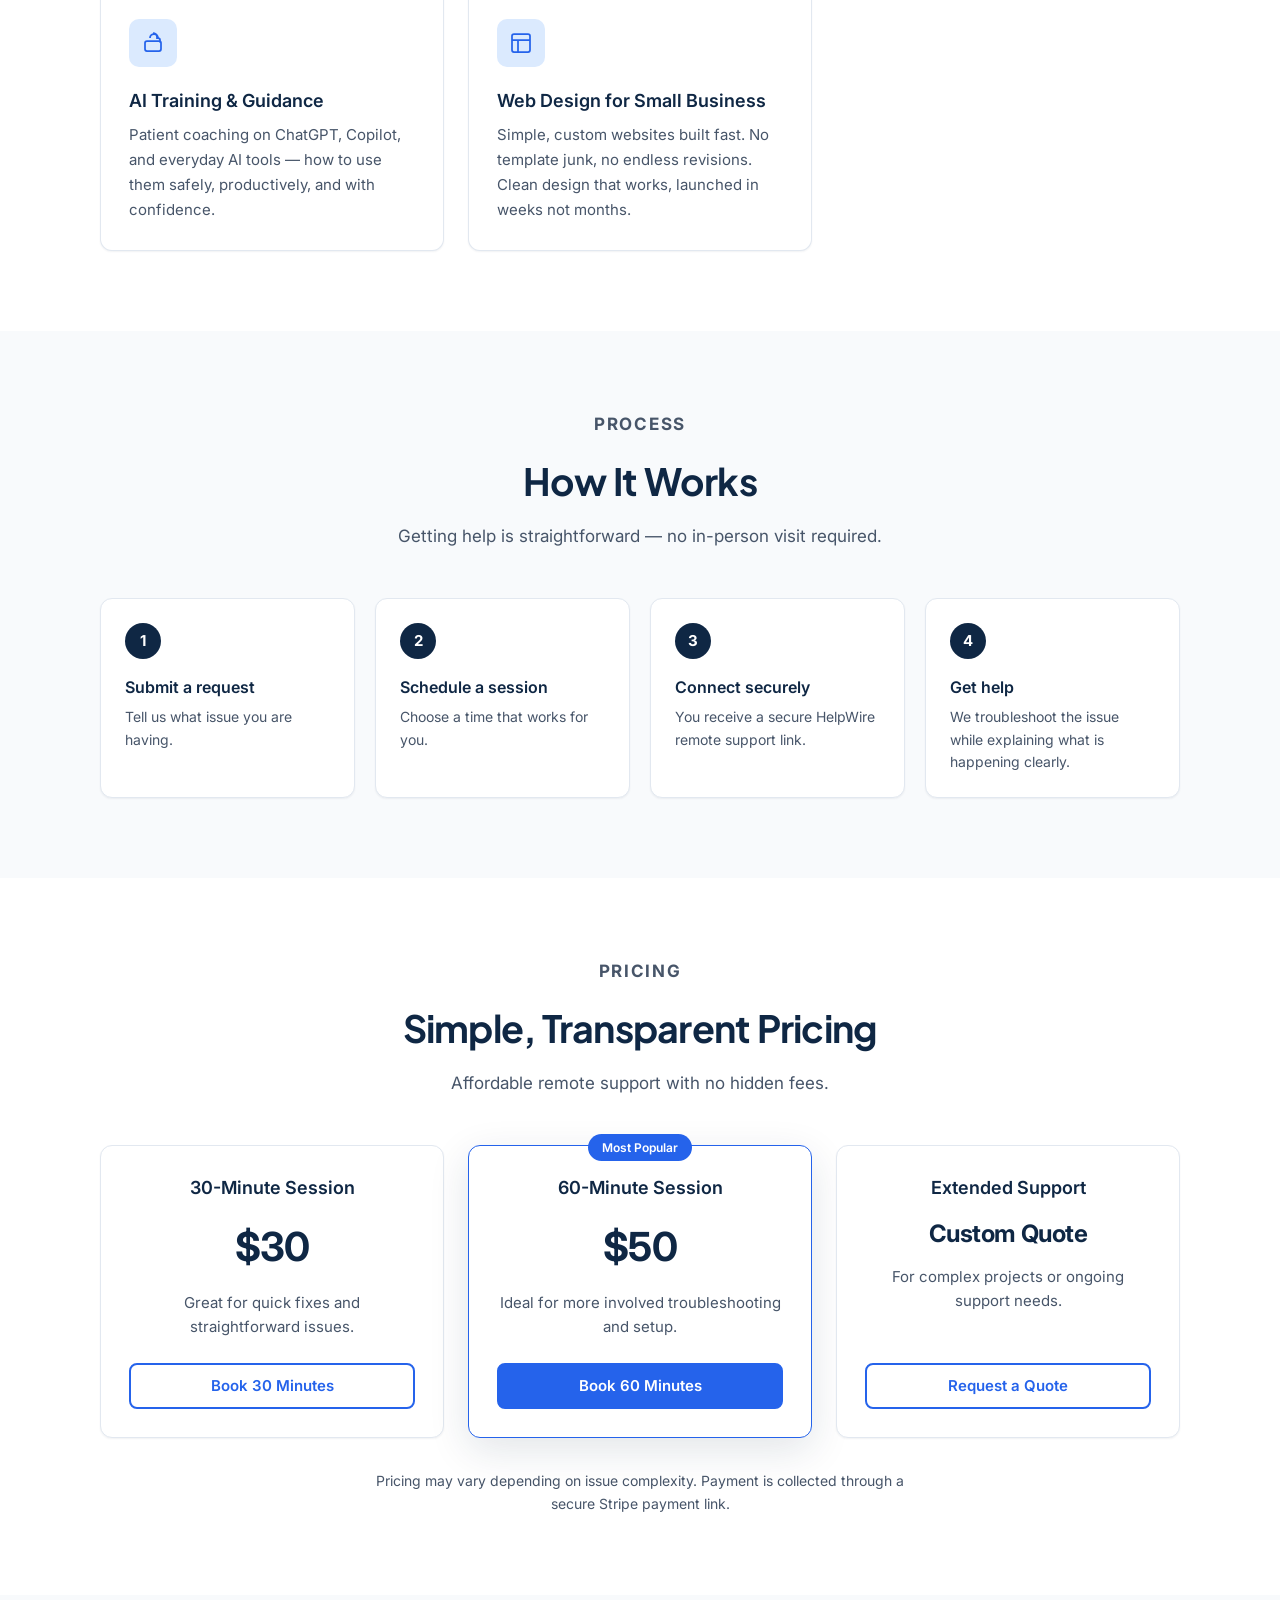
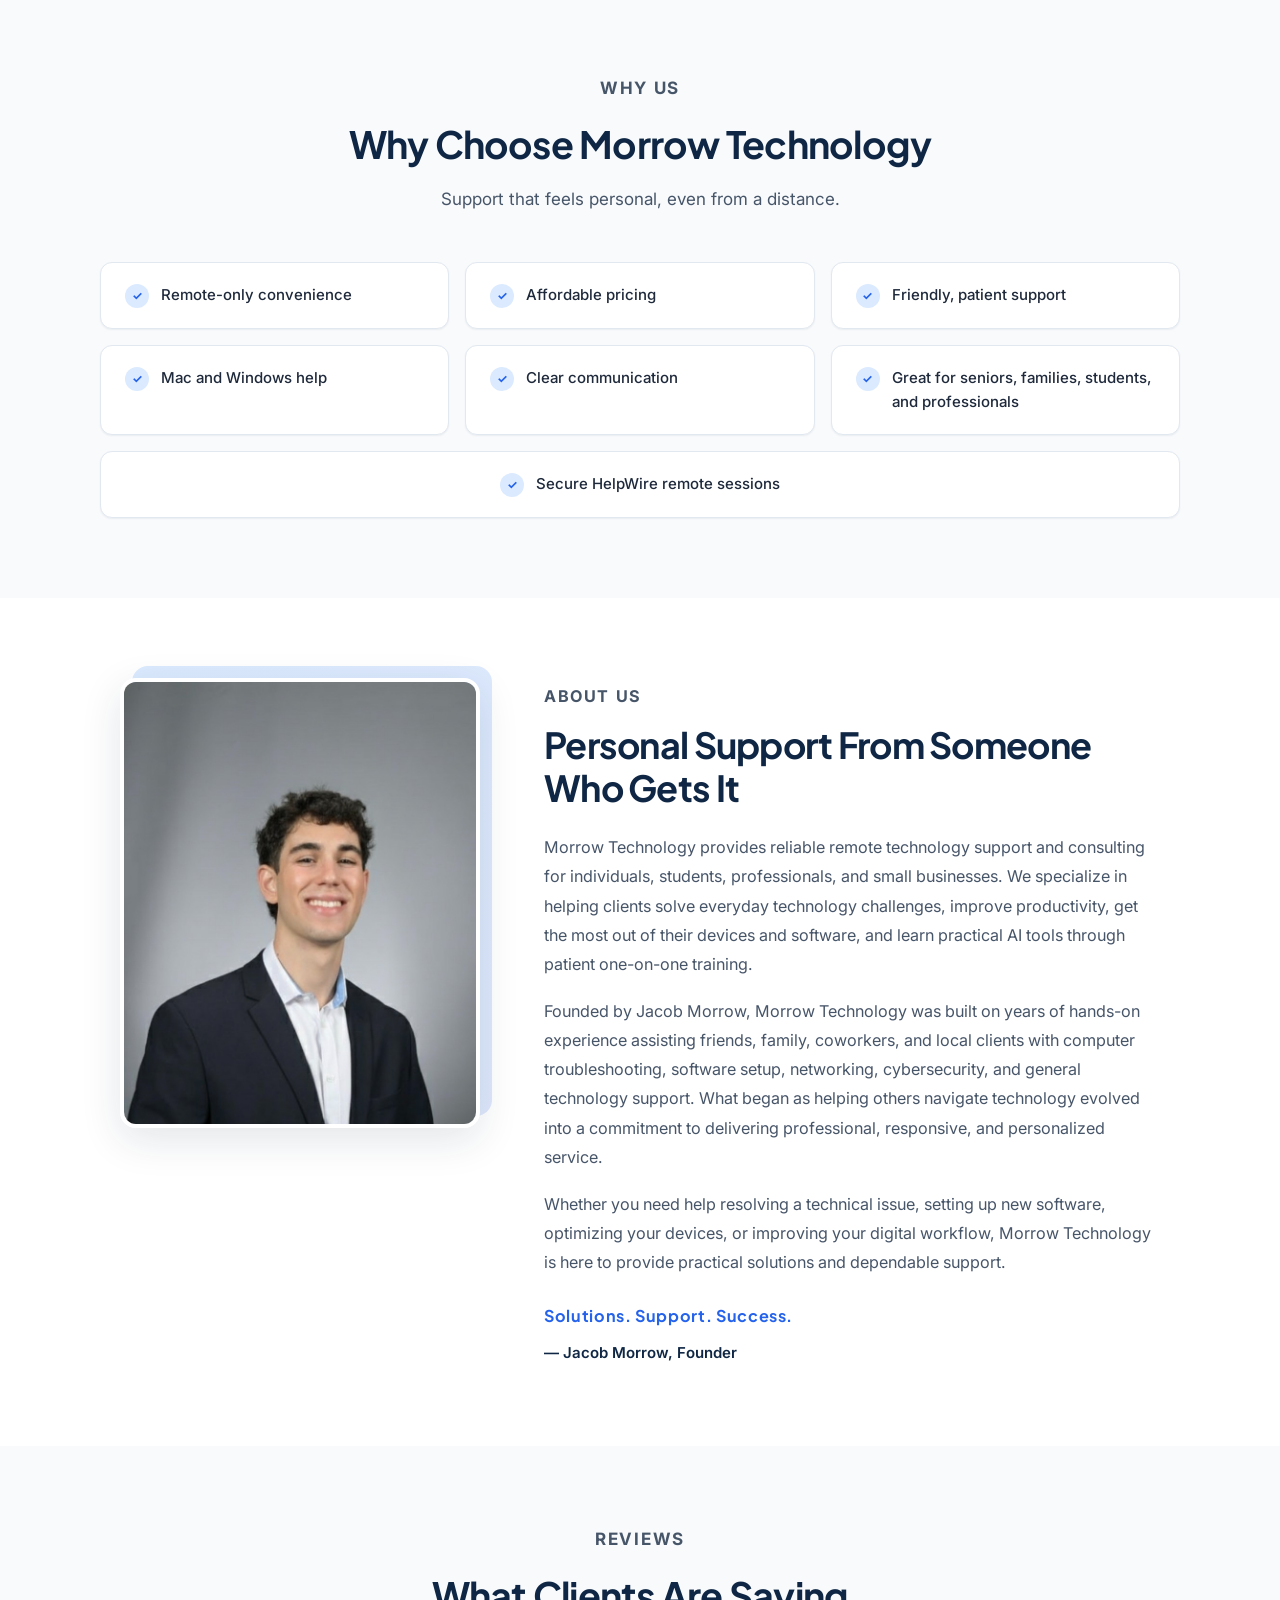
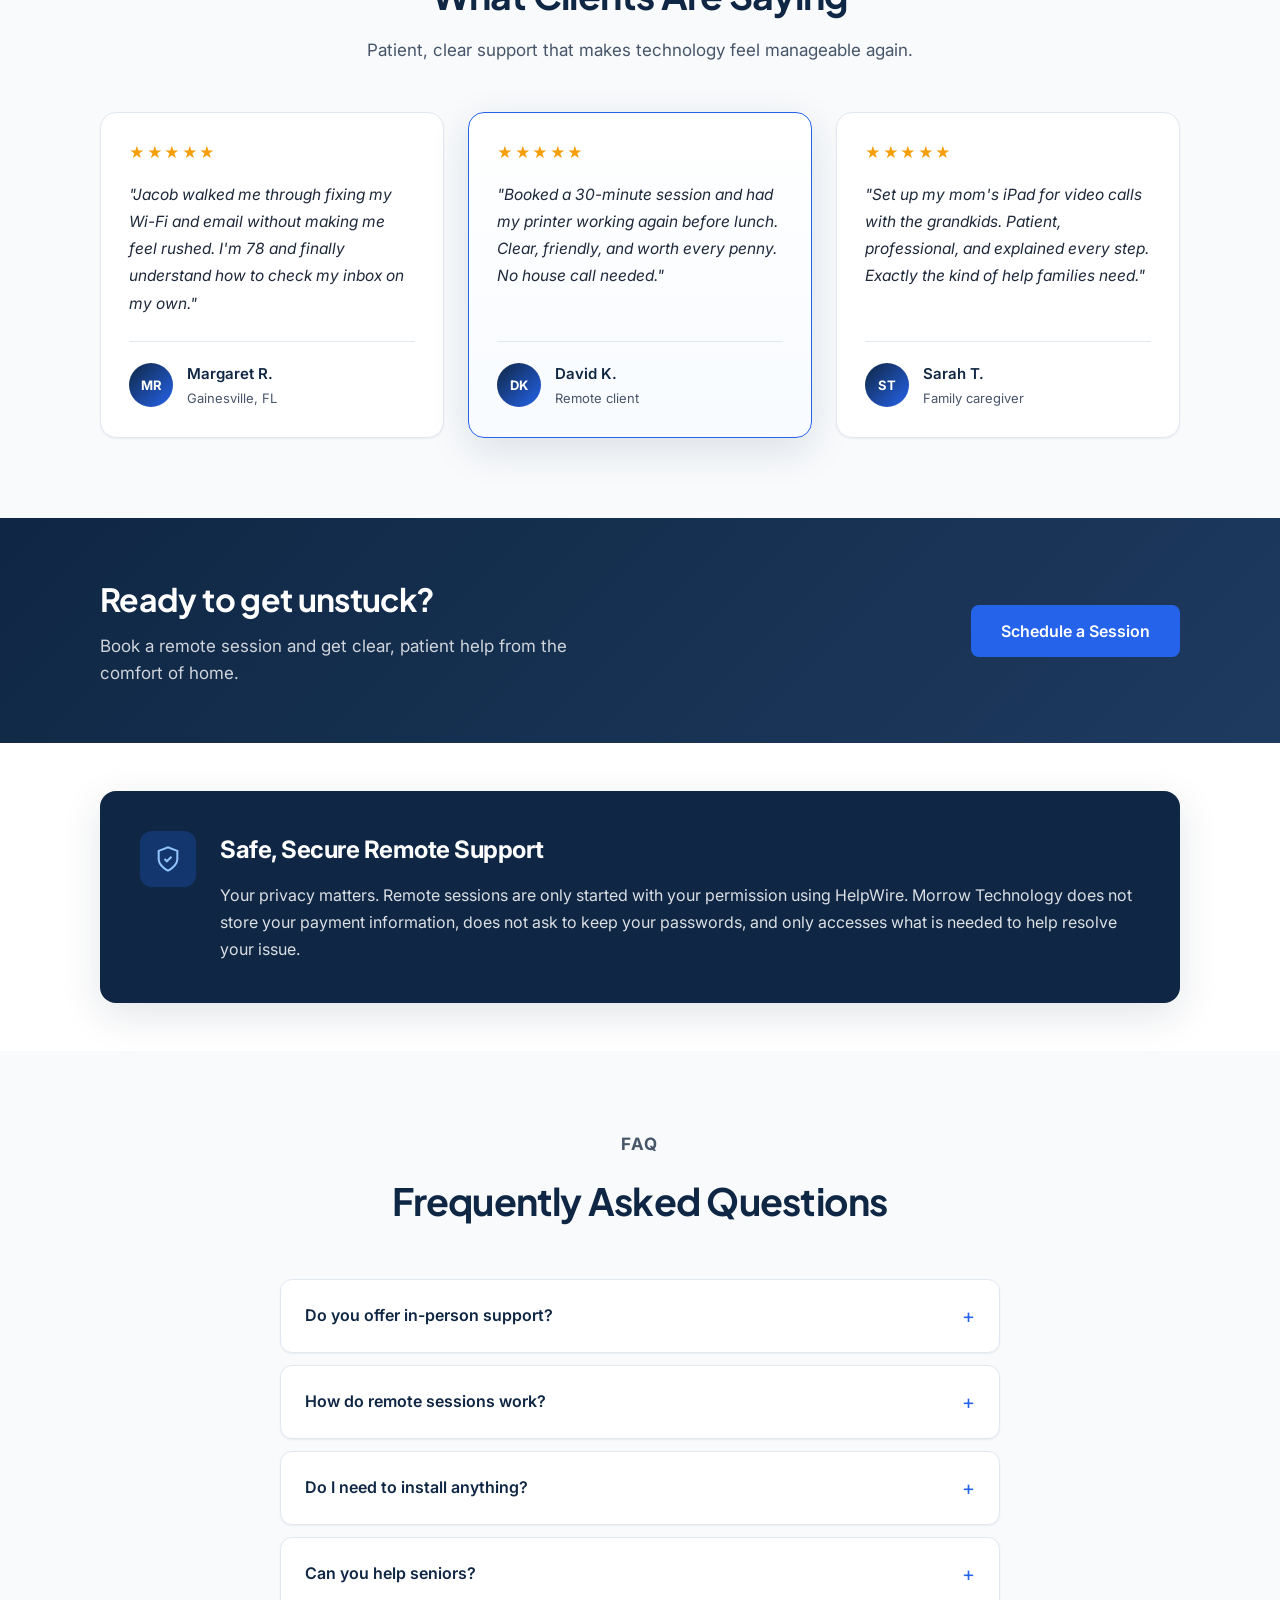
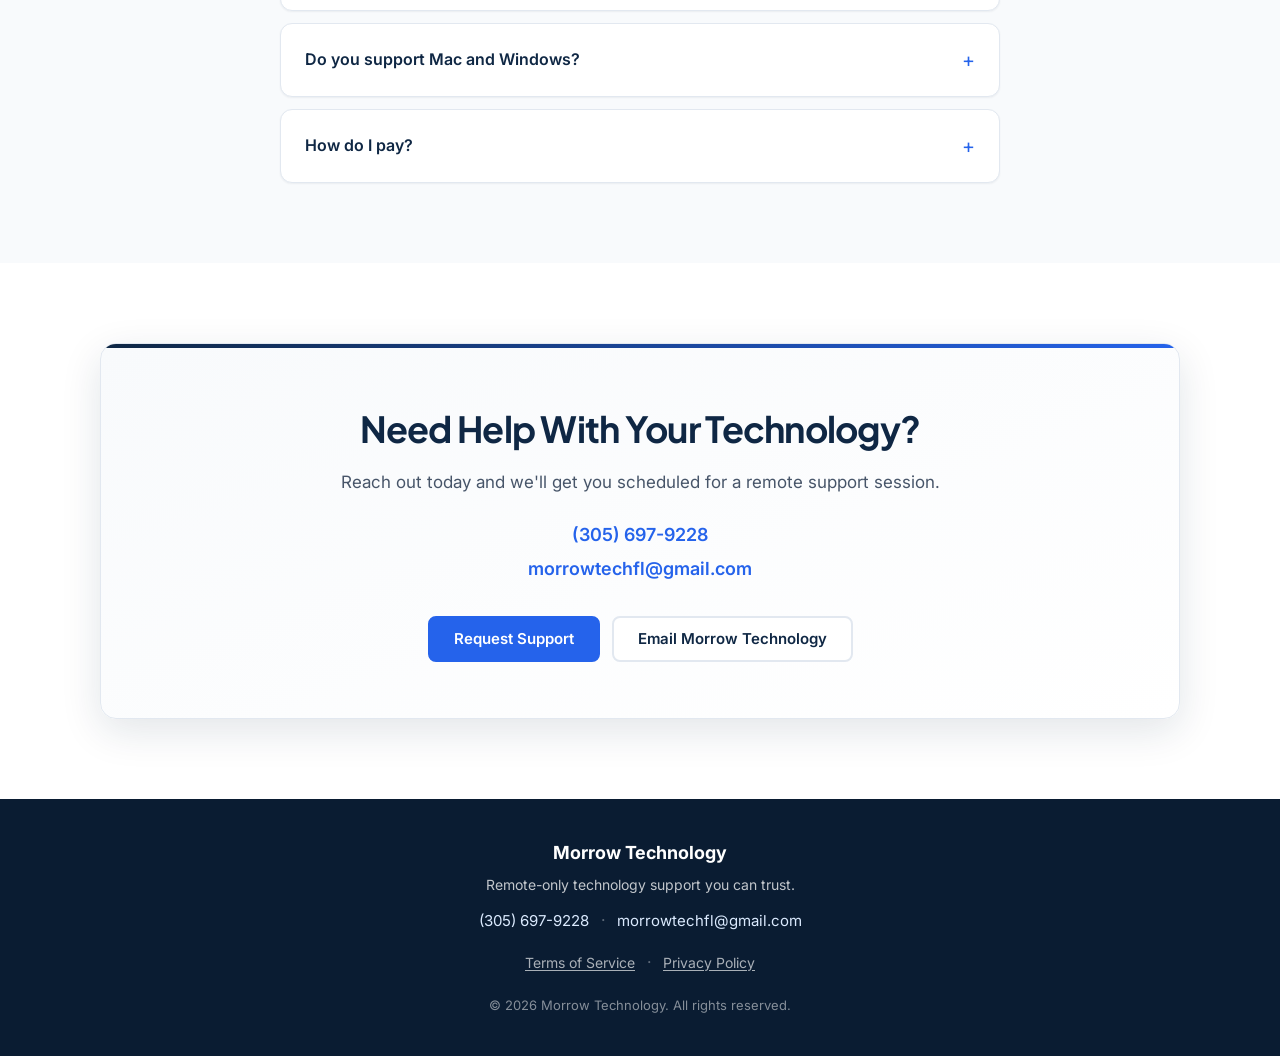
==== commit a0c73d55: "Add web design service card for small businesses. Highlight custom fast-turnaround websites alongsid" ====
--- a/index.html
+++ b/index.html
@@ -190,6 +190,17 @@
             </div>
             <h3>AI Training &amp; Guidance</h3>
             <p>Patient coaching on ChatGPT, Copilot, and everyday AI tools — how to use them safely, productively, and with confidence.</p>
+          </article>
+
+          <article class="card service-card">
+            <div class="card-icon" aria-hidden="true">
+              <svg viewBox="0 0 24 24" fill="none" stroke="currentColor" stroke-width="1.75">
+                <rect x="3" y="3" width="18" height="18" rx="2"/>
+                <path d="M3 9h18M9 21V9"/>
+              </svg>
+            </div>
+            <h3>Web Design for Small Business</h3>
+            <p>Simple, custom websites built fast. No template junk, no endless revisions. Clean design that works, launched in weeks not months.</p>
           </article>
         </div>
       </div>
